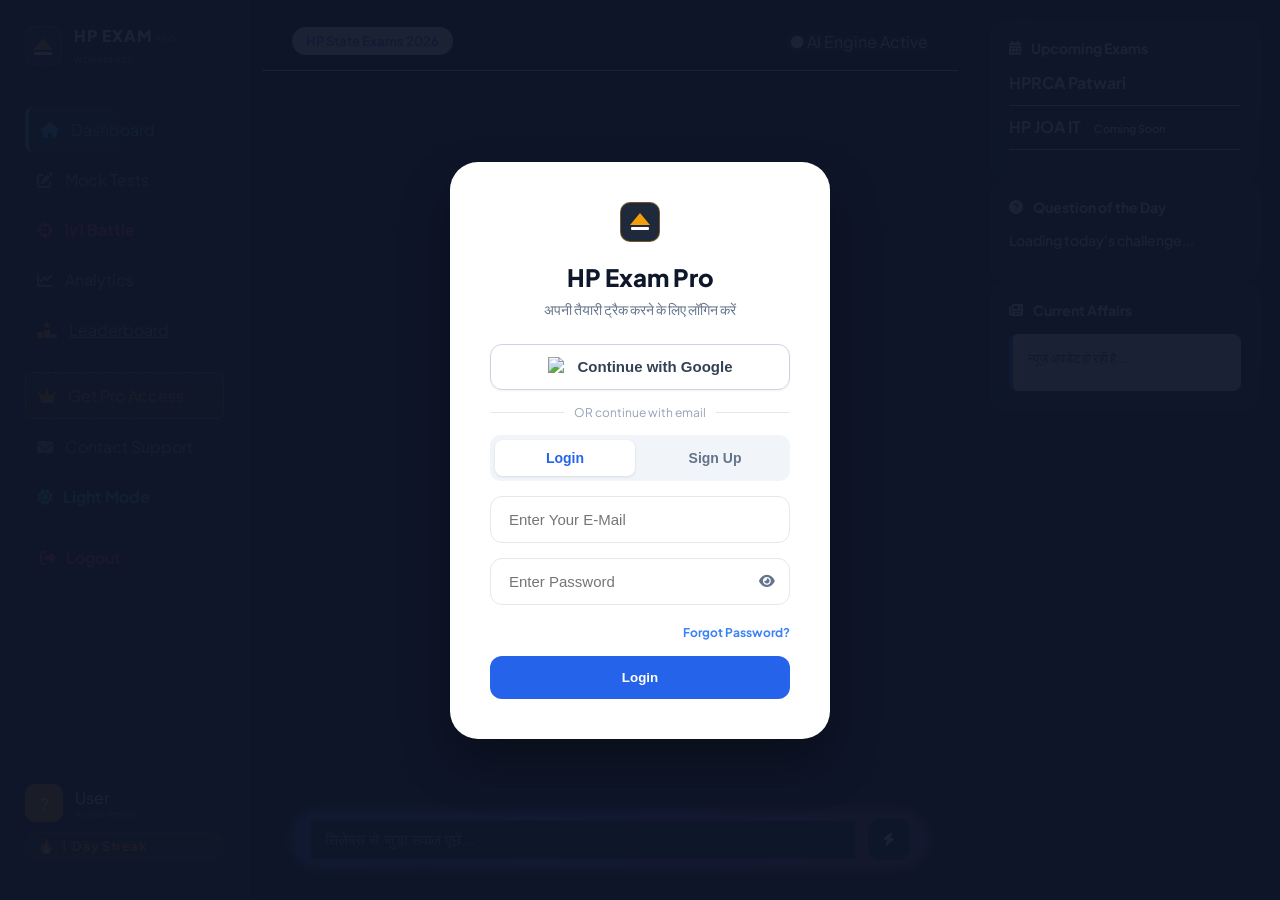
==== frontend/index.html @ 4ecdded2 "Update index.html" ====
<!DOCTYPE html>
<html lang="hi">
<head>
    <meta charset="UTF-8">
    <meta name="viewport" content="width=device-width, initial-scale=1.0, maximum-scale=1.0, user-scalable=0">
    <meta name="google-site-verification" content="rPKbNREEtn03TChcUjn1DfC2woZah7dDwrFz9r-l7fE" />
    <title>HP Exam Pro - Himachal's First AI-Powered Learning Website</title> 
    <meta name="description" content="HP Exam Pro Himachal Pradesh ki pehli AI-powered learning website hai. HPRCA Patwari, HPAS aur Allied exams ke liye clean current affairs, premium mock tests aur live state leaderboard ke sath taiyari karein."> 
    <meta property="og:type" content="website"> 
    <meta property="og:url" content="https://hp-exam-pro.vercel.app/"> 
    <meta property="og:title" content="HP Exam Pro | Himachal's First AI Powered Learning Website 🏆"> 
    <meta property="og:description" content="AI-powered current affairs filter, smart mock tests aur live state-level leaderboard. Himachal govt exams ki taiyari ab hogi aur bhi behtar!"> 
    <meta property="og:image" content="https://hp-exam-pro.vercel.app/images/og-banner.png"> 
    <meta property="og:image:width" content="1200"> <meta property="og:image:height" content="630">
    <link href="https://fonts.googleapis.com/css2?family=Plus+Jakarta+Sans:wght@300;400;600;700&display=swap" rel="stylesheet">
    <link rel="stylesheet" href="https://cdnjs.cloudflare.com/ajax/libs/font-awesome/6.4.0/css/all.min.css">
    <link rel="stylesheet" href="style.css">
    <link rel="icon" type="image/png" href="favicon.png">
    <script src="https://cdn.jsdelivr.net/npm/@supabase/supabase-js@2"></script>
    <script src="https://cdn.jsdelivr.net/npm/marked/marked.min.js"></script>
    <script src="https://cdn.jsdelivr.net/npm/chart.js"></script>
    <!-- 🟢 Google Analytics (GA4) Tracking Code -->
    <script async src="https://www.googletagmanager.com/gtag/js?id=G-TRGBYR60H3"></script>
    <script>
      window.dataLayer = window.dataLayer || [];
      function gtag(){dataLayer.push(arguments);}
      gtag('js', new Date());

      gtag('config', 'G-TRGBYR60H3');
    </script>
    <script type="application/ld+json">
{
  "@context": "https://schema.org",
  "@type": "WebSite",
  "name": "HP Exam Pro",
  "url": "https://hp-exam-pro.vercel.app/"
}
</script>
<!-- 🌟 GOLDEN SHINE ANIMATION CSS -->
    <style>
        @keyframes golden-pulse {
            0% { 
                box-shadow: 0 0 5px rgba(245, 158, 11, 0.4); 
                border-color: #d97706; 
            }
            50% { 
                box-shadow: 0 0 20px rgba(251, 191, 36, 0.9), inset 0 0 8px rgba(245, 158, 11, 0.3); 
                border-color: #fcd34d; 
            }
            100% { 
                box-shadow: 0 0 5px rgba(245, 158, 11, 0.4); 
                border-color: #d97706; 
            }
        }
        
        .golden-shine-effect {
            animation: golden-pulse 1.5s infinite alternate ease-in-out;
        }
    </style>
<!-- 🌌 ALL-IN-ONE MASTER THEME & ANIMATION ENGINE -->
<style id="theme-engine-css">
    /* =========================================================
       🌙 1. DEFAULT ULTRA PREMIUM DARK MODE (Desktop & Mobile)
       ========================================================= */
    body, .main-content, .page-content, .chat-viewport { 
        background-color: #020617 !important; 
        color: #f8fafc !important; 
    }
    
    /* Sidebars */
    .sidebar, #mobile-sidebar { 
        background: rgba(15, 23, 42, 0.95) !important; 
        backdrop-filter: blur(20px) !important; 
        -webkit-backdrop-filter: blur(20px) !important; 
        border-right: 1px solid rgba(51, 65, 85, 0.5) !important; 
        overflow-y: auto !important;
        padding-bottom: 30px !important;
    }

    #mobile-sidebar a {
        color: #f8fafc !important;
        text-decoration: none;
    }

    /* Cards, Modals, Results & Quizzes */
    .exam-card, .info-card, .pro-card, .analytics-grid > div, 
    #active-quiz-view, #quiz-result-view, 
    #leaderboard-page > div[style*="background: #0f172a"],
    #standard-sidebar-content .info-card {
        background: linear-gradient(145deg, rgba(30, 41, 59, 0.7), rgba(15, 23, 42, 0.9)) !important; 
        border: 1px solid rgba(51, 65, 85, 0.6) !important; 
        border-radius: 18px !important; 
        color: #f8fafc !important; 
        box-shadow: 0 4px 15px rgba(0,0,0,0.2) !important;
    }

    #standard-sidebar-content .info-card h3,
    #standard-sidebar-content #daily-question-text,
    #standard-sidebar-content .exam-info {
        color: #f8fafc !important; 
    }

    /* Active Nav Items */
    .nav-item.active { 
        background: linear-gradient(90deg, rgba(37, 99, 235, 0.2), transparent) !important; 
        color: #38bdf8 !important; 
        border-left: 4px solid #38bdf8 !important; 
    }

    /* Inputs in Dark Mode */
    .input-section { background: #020617 !important; border-top: 1px solid #1e293b !important; }
    input#user-input { background: #0f172a !important; color: white !important; border: 1px solid #334155 !important; }
    input#user-input::placeholder { color: #94a3b8 !important; }

    /* =========================================================
       🤖 2. CHATBOT ANIMATED GRADIENT GLOW (Desktop & Mobile)
       ========================================================= */
    .input-wrapper {
        position: relative;
        z-index: 1;
        border-radius: 30px;
        background: #0f172a;
    }

    .input-wrapper::before {
        content: "";
        position: absolute;
        top: -2px; left: -2px; right: -2px; bottom: -2px;
        background: linear-gradient(90deg, #3b82f6, #a855f7, #ec4899, #38bdf8, #3b82f6);
        background-size: 300% 300%;
        border-radius: 32px;
        z-index: -1;
        animation: aiGradientMove 4s ease infinite;
        opacity: 0.65;
        filter: blur(6px);
        transition: opacity 0.3s ease, filter 0.3s ease;
    }

    .input-wrapper:hover::before,
    .input-wrapper:focus-within::before {
        opacity: 1;
        filter: blur(10px);
    }

    @keyframes aiGradientMove {
        0% { background-position: 0% 50%; }
        50% { background-position: 100% 50%; }
        100% { background-position: 0% 50%; }
    }

    .status-indicator {
        text-shadow: 0 0 8px #10b981;
        animation: pulseText 1.5s infinite alternate ease-in-out;
    }

    @keyframes pulseText {
        0% { opacity: 0.6; }
        100% { opacity: 1; }
    }

    /* =========================================================
       🌞 3. FULL LIGHT MODE OVERRIDES
       ========================================================= */
    body.light-theme, 
    body.light-theme .main-content, 
    body.light-theme .page-content, 
    body.light-theme .chat-viewport { 
        background-color: #f8fafc !important; 
        color: #0f172a !important; 
        background-image: none !important;
    }

    body.light-theme .sidebar, 
    body.light-theme #mobile-sidebar { 
        background: #ffffff !important; 
        border-right: 1px solid #e2e8f0 !important; 
    }

    /* 📱 Mobile Links Fix for Light Mode */
    body.light-theme #mobile-sidebar a {
        color: #1e293b !important;
    }
    body.light-theme #mobile-sidebar a:hover {
        background: #f1f5f9 !important;
    }
    body.light-theme #mobile-sidebar a[style*="#ef4444"] {
        color: #ef4444 !important;
    }
    body.light-theme #mobile-sidebar div[style*="background: #0f172a"] {
        background: #f8fafc !important;
        border-top: 1px solid #e2e8f0 !important;
    }
    body.light-theme #mobile-sidebar .mobile-user-name,
    body.light-theme #mobile-sidebar h3 {
        color: #0f172a !important;
    }

    /* Cards & Container Overrides */
    body.light-theme .exam-card, 
    body.light-theme .info-card, 
    body.light-theme .pro-card, 
    body.light-theme .analytics-grid > div, 
    body.light-theme #active-quiz-view, 
    body.light-theme #quiz-result-view, 
    body.light-theme #leaderboard-page > div[style*="background: #0f172a"],
    body.light-theme #standard-sidebar-content .info-card {
        background: #ffffff !important; 
        border: 1px solid #e2e8f0 !important; 
        box-shadow: 0 4px 15px rgba(0,0,0,0.05) !important; 
        color: #0f172a !important;
    }

    body.light-theme h2, body.light-theme h3, body.light-theme h4, 
    body.light-theme label,
    body.light-theme #standard-sidebar-content .info-card h3,
    body.light-theme #standard-sidebar-content #daily-question-text,
    body.light-theme #standard-sidebar-content .exam-info,
    body.light-theme .exam-card h3,
    body.light-theme .exam-card p { 
        color: #0f172a !important; 
    }

    body.light-theme .nav-item { color: #475569 !important; }
    body.light-theme .nav-item:hover { background: #f1f5f9 !important; }
    body.light-theme .nav-item.active { background: #e2e8f0 !important; color: #2563eb !important; border-left: 4px solid #2563eb !important; }
    body.light-theme .brand-name { color: #0f172a !important; }
    body.light-theme .top-bar { background: rgba(255,255,255,0.8) !important; border-bottom: 1px solid #e2e8f0 !important; }

    /* Light Theme Chat Adjustments */
    body.light-theme .input-section { background: #ffffff !important; border-top: 1px solid #e2e8f0 !important; }
    body.light-theme .input-wrapper { background: #ffffff !important; }
    body.light-theme input#user-input { background: #f1f5f9 !important; color: #0f172a !important; border: 1px solid #cbd5e1 !important; }
    body.light-theme input#user-input::placeholder { color: #64748b !important; }
    body.light-theme .input-wrapper::before { opacity: 0.45; filter: blur(4px); }
</style>
</head>
<body>
    <nav class="mobile-nav">
    <div class="menu-icon" onclick="toggleMenu()">
        <span></span><span></span><span></span>
    </div>
    
    <div class="nav-brand-group">
        <div class="brand-logo mini">
            <div class="mountain-peak"></div>
            <div class="book-base"></div>
        </div>
        <div class="logo">HP Exam Pro</div>
    </div>
</nav>

        <div id="mobile-sidebar" class="mobile-sidebar" style="display: flex; flex-direction: column; justify-content: space-between; height: 100vh; box-sizing: border-box; overflow-y: auto;">
        <div>
            <div style="padding: 15px 20px; border-bottom: 1px solid #334155; margin-bottom: 10px; display: flex; justify-content: space-between; align-items: center;">
                <h3 style="color: white; margin: 0; font-size: 18px;">Menu</h3>
                <span onclick="toggleMenu()" style="color: #94a3b8; font-size: 24px; cursor: pointer; line-height: 1;">&times;</span>
            </div>
            
            <a href="#" onclick="switchTab('dashboard-page'); toggleMenu();"><i class="fa-solid fa-house" style="width: 25px; color: #94a3b8;"></i> Dashboard</a>
            <a href="#" onclick="switchTab('mock-tests-page'); toggleMenu();"><i class="fa-solid fa-pen-to-square" style="width: 25px; color: #94a3b8;"></i> Mock Tests</a>
            <a href="#" onclick="switchTab('analytics-page'); toggleMenu();"><i class="fa-solid fa-chart-line" style="width: 25px; color: #94a3b8;"></i> Analytics</a>
            <a href="#" class="nav-item" onclick="switchTab('leaderboard-page'); toggleMenu(); return false;"><i class="fa-solid fa-ranking-star" style="width: 25px; color: #f59e0b;"></i> Leaderboard</a>
            <a href="#" style="color: #f59e0b !important; font-weight: bold; background: rgba(245, 158, 11, 0.1); border-left: 3px solid #f59e0b;" onclick="switchTab('pro-access-page'); toggleMenu();"><i class="fa-solid fa-crown" style="width: 25px;"></i> Get Pro Access</a>
            <a href="admin.html" id="admin-link" style="display: none;"><i class="fa-solid fa-user-shield" style="width: 25px; color: #94a3b8;"></i> Admin Panel</a>
            <a href="1v1-battle.html" style="text-decoration: none; display: flex; align-items: center; gap: 10px; color: #ef4444 !important; font-weight: bold;"><i class="fa-solid fa-crosshairs" style="width: 25px;"></i> 1v1 Battle</a>
            <a href="mailto:hpexamproai@gmail.com?subject=HP Exam Pro Feedback/Query"><i class="fa-solid fa-envelope" style="width: 25px; color: #94a3b8;"></i> Contact Support</a>
            <!-- 🌗 THEME TOGGLE BUTTON (MOBILE) -->
            <a href="#" onclick="toggleTheme(); toggleMenu(); return false;" class="nav-item" style="color: #38bdf8 !important; font-weight: bold; text-decoration: none; display: flex; align-items: center; gap: 8px;">
                <i class="fa-solid fa-sun theme-icon" style="width: 25px;"></i> 
                <span class="theme-text">Light Mode</span>
            </a>
            <a href="#" onclick="handleLogout()" style="color: #ef4444; margin-top: 10px; border-top: 1px dashed #334155; padding-top: 12px;"><i class="fa-solid fa-right-from-bracket" style="width: 25px;"></i> Logout</a>
        </div>

        <!-- 📱 Mobile Profile & Streak Section -->
        <div style="padding: 15px 20px; border-top: 1px solid #334155; background: #0f172a; margin-bottom: 20px;">
            <div style="display: flex; align-items: center; gap: 10px; margin-bottom: 12px;">
                <div class="avatar-small mobile-avatar" style="width: 38px; height: 38px; background: #f59e0b; color: #000; font-weight: bold; border-radius: 50%; display: flex; align-items: center; justify-content: center; font-size: 16px;">L</div>
                <div>
                    <div class="mobile-user-name" style="color: white; font-weight: bold; font-size: 13px;">User</div>
                    <small style="color: #94a3b8; font-size: 11px;">Active Profile</small>
                </div>
            </div>
            
            <!-- 🔥 Streak Capsule for Mobile -->
            <div class="user-streak-badge" style="display: flex; align-items: center; justify-content: center; gap: 6px; background: rgba(255, 107, 0, 0.12); border: 1.5px solid #ff6b00; color: #ff8c00; padding: 8px 12px; border-radius: 25px; font-size: 13px; font-weight: 700;">
                <span>🔥</span> <span class="streak-text-target">1 Day Streak</span>
            </div>
        </div>
    </div>

    <div id="auth-overlay" class="auth-overlay">
        <div class="auth-card">
            <!-- तुम्हारा ब्रांड लोगो -->
            <div class="brand-logo" style="margin: 0 auto 20px;">
                <div class="mountain-peak"></div>
                <div class="book-base"></div>
            </div>
            <h2>HP Exam Pro</h2>
            <p>अपनी तैयारी ट्रैक करने के लिए लॉगिन करें</p>

            <!-- 🌟 1. Google Login Button (Fixed Logo) -->
            <button class="google-btn" onclick="loginWithGoogle()" style="margin-bottom: 15px;">
                <img src="https://cdn.jsdelivr.net/gh/devicons/devicon@latest/icons/google/google-original.svg" alt="Google Logo" style="width: 20px; height: 20px;">
                Continue with Google
            </button>

            <div class="auth-divider">
                <span>OR continue with email</span>
            </div>

            <!-- 🌟 2. Tabs (Login / Sign Up) -->
            <div class="auth-tabs">
                <button id="tab-login" class="active" onclick="switchAuthTab('login')">Login</button>
                <button id="tab-signup" onclick="switchAuthTab('signup')">Sign Up</button>
            </div>

            <!-- 🌟 3. Clean Inputs -->
            <input type="email" id="auth-email" placeholder="Enter Your E-Mail">
            <div class="password-field-container">
                <input type="password" id="auth-pass" placeholder="Enter Password">
                <i class="fa-solid fa-eye" id="togglePassword"></i>
            </div>

            <!-- 🌟 4. Forgot Password Link -->
            <div id="forgot-pass-container" style="text-align: right; margin-bottom: 15px; margin-top: 5px;">
                <a href="#" onclick="triggerForgotPassword()" style="font-size: 12px; color: #3b82f6; text-decoration: none; font-weight: bold;">Forgot Password?</a>
            </div>

            <!-- 🌟 5. Main Action Button -->
            <button id="main-auth-btn" onclick="handleAuthAction()" style="width: 100%; background: #2563eb; color: white; padding: 14px; border-radius: 12px; border: none; font-weight: 700; cursor: pointer; transition: 0.2s;">
                Login
            </button>

            <p id="auth-error" style="color: #ef4444; font-size: 12px; margin-top: 15px; display: none;"></p>
        </div>
    </div>
    <div class="app-container">
        <aside class="sidebar">
            <div class="sidebar-top">
                <div class="brand-container">
                    <div class="brand-logo"><div class="mountain-peak"></div><div class="book-base"></div></div>
                    <div class="brand-text">
                        <span class="brand-name">HP EXAM</span>
                        <span class="brand-tagline">PRO WORKSPACE</span>
                    </div>
                </div>
                <nav class="nav-menu">
                               <div class="nav-item active" data-page="dashboard" onclick="switchTab('dashboard-page')"><i class="fa-solid fa-house"></i><span>Dashboard</span></div>
                               <div class="nav-item" data-page="mock-tests" onclick="switchTab('mock-tests-page')"><i class="fa-solid fa-pen-to-square"></i><span>Mock Tests</span></div>
<a href="1v1-battle.html" class="nav-item" style="text-decoration: none; display: flex; align-items: center; gap: 10px; color: #ef4444; font-weight: bold;">
    <i class="fa-solid fa-crosshairs"></i>
    <span>1v1 Battle</span>
</a>
                               <div class="nav-item" data-page="analytics" onclick="switchTab('analytics-page')"><i class="fa-solid fa-chart-line"></i><span>Analytics</span></div>
                               <a href="#" class="nav-item" onclick="switchTab('leaderboard-page'); return false;">
    <i class="fa-solid fa-ranking-star" style="color: #f59e0b;"></i>
    <span>Leaderboard</span>
</a>
                               <div class="nav-item pro-link" data-page="pro-access" onclick="switchTab('pro-access-page')"><i class="fa-solid fa-crown"></i><span>Get Pro Access</span></div>
                               <div class="nav-item" data-page="admin" style="display: none;">
    <i class="fa-solid fa-user-shield"></i>
    <span>Admin Panel</span>
</div>
     <a href="mailto:hpexamproai@gmail.com?subject=HP Exam Pro Feedback/Query" class="nav-item" style="text-decoration: none;">
    <i class="fa-solid fa-envelope"></i>
    <span>Contact Support</span>
</a>
       <!-- 🌗 THEME TOGGLE BUTTON (DESKTOP) -->
                    <a href="#" onclick="toggleTheme(); return false;" class="nav-item" style="text-decoration: none; color: #38bdf8 !important; font-weight: bold; display: flex; align-items: center; gap: 10px;">
                        <i class="fa-solid fa-sun theme-icon"></i>
                        <span class="theme-text">Light Mode</span>
                    </a>
<a href="#" onclick="handleLogout()" style="color: #ef4444; display: flex; align-items: center; padding: 12px 15px; text-decoration: none; border-radius: 8px; margin-top: 15px; font-weight: bold; border-top: 1px dashed #334155;"><i class="fa-solid fa-right-from-bracket" style="margin-right: 10px;"></i> Logout</a>

                </nav>
            </div>
            <div class="user-profile">
                <div class="avatar-small" id="user-initial">?</div>
                <div class="user-info">
                    <span id="display-name">User</span>
                    <small>Active Profile</small>
                </div>
            </div>
            <!-- 🔥 DAILY STREAK TOAST POPUP -->
<div id="streak-toast" style="
    display: none;
    position: fixed;
    top: 25px;
    right: 25px;
    background: linear-gradient(135deg, #1e293b, #0f172a);
    border: 1.5px solid #ff6b00;
    box-shadow: 0 0 25px rgba(255, 107, 0, 0.4);
    padding: 12px 20px;
    border-radius: 12px;
    color: white;
    z-index: 999999;
    align-items: center;
    gap: 12px;
    animation: slideInToast 0.4s ease-out;
">
    <div style="font-size: 28px; filter: drop-shadow(0 0 8px #ff6b00);">🔥</div>
    <div>
        <div style="font-weight: 800; font-size: 14px; color: #ff8c00; letter-spacing: 0.5px;">STREAK UPDATED!</div>
        <div style="font-size: 12px; color: #cbd5e1;"><span id="toast-streak-days" style="font-weight: 700; color: #fff;">1</span> Day Streak! Keep the fire burning!</div>
    </div>
</div>

<style>
@keyframes slideInToast {
    from { transform: translateX(100px); opacity: 0; }
    to { transform: translateX(0); opacity: 1; }
}
</style>
            <!-- 🔥 User Daily Streak Capsule -->
<div id="user-streak-display" style="
    display: inline-flex;
    align-items: center;
    gap: 6px;
    background: rgba(255, 107, 0, 0.12);
    border: 1px solid rgba(255, 107, 0, 0.35);
    color: #ff8c00;
    padding: 5px 12px;
    border-radius: 20px;
    font-size: 13px;
    font-weight: 700;
    margin: 10px 0;
    letter-spacing: 0.5px;
">
    <span id="streak-emoji">🔥</span> <span id="streak-days-count">1</span> Day Streak
        </aside>

        <main class="main-content">
            <div id="dashboard-page" class="page-content active">
                <header class="top-bar">
                    <div class="exam-tag">HP State Exams 2026</div>
                    <div class="status-indicator">● AI Engine Active</div>
                </header>
                <div id="messages" class="chat-viewport"></div>
                <section class="input-section">
                    <div class="input-wrapper">
                        <input type="text" id="user-input" placeholder=" सिलेबस से जुड़ा सवाल पूछें..." autocomplete="off" readonly onfocus="this.removeAttribute('readonly');">

                        <button id="send-btn" class="send-action"><i class="fa-solid fa-bolt"></i></button>
                    </div>
                </section>
            </div>
            <!-- ==================== ⚔️ 1v1 BATTLE LOBBY (SKELETON) ==================== -->
<div id="battle-lobby-page" class="page-content" style="display: none; padding: 20px;">
    
    <div style="text-align: center; margin-bottom: 30px;">
        <h2 style="color: #38bdf8; font-size: 28px; font-weight: 900; text-transform: uppercase;">
            <i class="fa-solid fa-crosshairs"></i> 1v1 Battle Arena
        </h2>
        <p style="color: #94a3b8; font-size: 14px;">Challenge real players and build your Aura!</p>
    </div>

    <!-- 🔮 Player Profile Preview -->
    <div style="display: flex; justify-content: center; margin-bottom: 40px;">
        <div class="player-card" id="lobby-user-card" style="text-align: center;">
            <!-- Placeholder Avatar (बिना एनिमेशन के) -->
            <div id="lobby-avatar" style="width: 100px; height: 100px; border-radius: 50%; background-color: #1e293b; background-image: url('https://i.pinimg.com/736x/8f/c3/7b/8fc37b7ca78eb591fbcfaf118a38dbcb.jpg'); background-size: cover; margin: 0 auto;"></div>
            
            <div id="lobby-user-name" style="color: #f8fafc; margin-top: 15px; font-weight: bold; font-size: 18px;">Loading...</div>
            <div id="lobby-user-rank" style="color: #94a3b8; font-size: 12px; font-weight: bold; margin-top: 5px;">Checking XP...</div>
        </div>
    </div>

    <!-- 🎯 Subject Selection -->
    <div style="background: #1e293b; padding: 20px; border-radius: 12px; max-width: 400px; margin: 0 auto;">
        <label style="color: #cbd5e1; font-size: 14px; font-weight: bold; margin-bottom: 10px; display: block;">Select Battle Subject:</label>
        
        <select id="battle-subject" style="width: 100%; padding: 12px; border-radius: 8px; background: #0f172a; border: 1px solid #475569; color: white; margin-bottom: 20px;">
            <option value="hp_gk">Himachal GK (10 Questions)</option>
            <option value="history">Indian History (10 Questions)</option>
            <option value="hindi">Hindi Vyakaran (10 Questions)</option>
            <option value="mixed">Mixed Mega Battle (15 Questions)</option>
        </select>

        <button onclick="startMatchmaking()" style="width: 100%; padding: 14px; background: #ef4444; color: white; border: none; border-radius: 8px; font-size: 16px; font-weight: bold; cursor: pointer; margin-bottom: 10px;">
            <i class="fa-solid fa-bolt"></i> Find Opponent
        </button>
        
        <button onclick="inviteFriend()" style="width: 100%; padding: 12px; background: transparent; color: #38bdf8; border: 1px solid #38bdf8; border-radius: 8px; font-size: 14px; font-weight: bold; cursor: pointer;">
            <i class="fa-brands fa-whatsapp"></i> Invite a Friend
        </button>
    </div>

</div>
            <div id="mock-tests-page" class="page-content" style="display: none; padding: 20px;">

    <div id="exam-selection-view">
        <h2 style="margin-bottom: 20px; color: #0f172a; font-weight: 700;">Himachal Pradesh State Mock Tests 2026</h2>
        <div class="exam-cards-container" style="display: flex; gap: 20px; flex-wrap: wrap;">
            
            <div class="exam-card" style="background: #1e293b; padding: 20px; border-radius: 12px; width: 280px; border: 1px solid #334155; color: white;">
                <h3>HPRCA Patwari Exam</h3>
                <p style="font-size: 13px; color: #94a3b8; margin: 10px 0;">Total: 120 Questions | Time: 90 Mins</p>
                <button onclick="startMockTest('patwari')" style="background: #2563eb; color: white; border: none; padding: 10px 15px; border-radius: 6px; cursor: pointer; width: 100%;">Start Free Test</button>
            </div>

            <div class="exam-card" style="background: #1e293b; padding: 20px; border-radius: 12px; width: 280px; border: 1px solid #334155; color: white;">
                <h3>HPRCA JOA (IT) Exam</h3>
                <p style="font-size: 13px; color: #94a3b8; margin: 10px 0;">Total: 120 Questions | Time: 90 Mins</p>
                <button onclick="startMockTest('joa_it')" style="background: #2563eb; color: white; border: none; padding: 10px 15px; border-radius: 6px; cursor: pointer; width: 100%;">Start Free Test</button>
            </div>
            <!-- HP Police Constable Mock Test Card -->
<div class="exam-card" style="background: #1e293b; border: 1px solid #334155; border-radius: 12px; padding: 20px; text-align: center; color: white;">
    <h3 style="margin-top: 0; color: #60a5fa; font-size: 20px;">👮 HP Police Constable</h3>
    <p style="color: #94a3b8; font-size: 14px; margin-bottom: 20px;">कुल सवाल: 90 | समय: 120 मिनट</p>
    <p style="color: #cbd5e1; font-size: 13px; margin-bottom: 20px; text-align: left;">
        ✅ हिंदी व इंग्लिश (40 अंक)<br>
        ✅ मैथ्स व रीज़निंग (30 अंक)<br>
        ✅ जनरल अवेयरनेस व साइंस (20 अंक)
    </p>
    <button onclick="startMockTest('hp_police')" style="background: #2563eb; color: white; border: none; padding: 10px 20px; border-radius: 6px; cursor: pointer; font-weight: bold; width: 100%;">Start Free Test 🚀</button>
</div>

        </div>
    </div>

  <div id="active-quiz-view" style="display: none; background: #1e293b; padding: 25px; border-radius: 12px; color: white; max-width: 700px; margin: 0 auto; max-height: 85vh; overflow-y: auto; box-sizing: border-box;">
      <!-- TCS Style Language Selector -->
<div class="lang-toggle-box" style="float: right; display: flex; align-items: center; gap: 8px; background: #0f172a; padding: 6px 12px; border-radius: 8px; border: 1px solid #334155;">
    <span style="color: #94a3b8; font-size: 13px; font-weight: 600;">🌐 View In:</span>
    <select id="langSelect" onchange="changeLanguage(this.value)" style="background: #1e293b; color: #38bdf8; border: 1px solid #475569; padding: 4px 8px; border-radius: 6px; cursor: pointer; font-weight: bold; font-size: 13px; outline: none;">
        <option value="hi" selected>Hindi (अ)</option>
        <option value="en">English (A)</option>
    </select>
</div>
        <div class="quiz-header" style="display: flex; justify-content: space-between; align-items: center; border-bottom: 1px solid #334155; padding-bottom: 15px;">
            <h3 id="quiz-exam-title">Exam Mode</h3>
            <div style="background: #ef4444; padding: 5px 12px; border-radius: 20px; font-weight: bold;">
                ⏰ <span id="quiz-timer">90:00</span>
            </div>
        </div>

        <div class="progress-container" style="background: #334155; height: 8px; border-radius: 4px; margin: 20px 0; overflow: hidden;">
            <div id="quiz-progress-fill" style="background: #10b981; height: 100%; width: 0%; transition: width 0.3s;"></div>
        </div>

        <div class="question-box" style="margin-bottom: 25px;">
            <h4 style="color: #94a3b8; margin-bottom: 5px;">Question <span id="current-q-num">1</span>:</h4>
            <p id="quiz-question-text" style="font-size: 18px; font-weight: 500; line-height: 1.5;">Loading question...</p>
        </div>

        <div id="quiz-options-wrapper" style="display: flex; flex-direction: column; gap: 12px; margin-bottom: 25px;"></div>

       
     <div class="quiz-footer" style="display: flex; justify-content: space-between; border-top: 1px solid #334155; padding-top: 15px;">
    <div style="display: flex; gap: 10px;">
        <button id="prev-q-btn" onclick="navigateQuestion(-1)" style="background: #475569; color: white; border: none; padding: 10px 20px; border-radius: 6px; cursor: pointer;">Previous</button>
        <button id="next-q-btn" style="background: #10b981; color: white; border: none; padding: 10px 20px; border-radius: 6px; cursor: pointer;">Next</button>
    </div>
    
    <button onclick="promptEndTest()" style="background: #ef4444; color: white; border: none; padding: 10px 20px; border-radius: 6px; cursor: pointer; font-weight: bold;">End Test 🛑</button>
</div>

 <div id="query-raise-container" style="margin-top: 15px; border-top: 1px dashed #334155; padding-top: 12px; margin-bottom: 20px;">
            <button id="toggle-query-btn" onclick="toggleQueryBox()" style="background: transparent; color: #94a3b8; border: none; font-size: 13px; cursor: pointer; display: flex; align-items: center; gap: 6px;">
                <i class="fa-solid fa-triangle-exclamation" style="color: #f59e0b;"></i> इस सवाल में कोई गड़बड़ है? आपत्ति दर्ज करें
            </button>
            
            <div id="query-input-box" style="display: none; margin-top: 10px;">
                <textarea id="query-issue-text" rows="2" placeholder="कृपया बताएं कि सवाल या ऑप्शंस में क्या त्रुटि है..." style="width: 100%; background: #0f172a; color: white; border: 1px solid #334155; border-radius: 6px; padding: 10px; font-size: 13px; resize: none; outline: none;"></textarea>
                <button onclick="submitQuestionQuery()" style="background: #ef4444; color: white; border: none; padding: 6px 12px; border-radius: 4px; font-size: 12px; font-weight: bold; margin-top: 5px; cursor: pointer; float: right;">
                    भेजें (Submit Objection)
                </button>
                <div style="clear: both;"></div>
            </div>
        </div>
  </div>
    <div id="quiz-result-view" style="display: none; background: #1e293b; padding: 30px; border-radius: 12px; color: white; max-width: 500px; margin: 0 auto; text-align: center;">
        <h2 style="color: #10b981; margin-bottom: 10px;">🎉 Test Completed!</h2>
        <p style="color: #94a3b8;">Aapka result neeche diya gya hai:</p>
        <button onclick="showReview()" style="background: #3b82f6; color: white; border: none; padding: 12px 24px; border-radius: 8px; cursor: pointer; margin-top: 15px; margin-bottom: 20px; font-weight: bold; font-size: 15px;">
    Review Answers & Solutions 💡
</button>
<div id="review-container" style="display: none; margin-top: 25px; text-align: left; max-height: 500px; overflow-y: auto; padding: 15px; background: #0f172a; border-radius: 8px; border: 1px solid #334155;"></div>

        <div class="score-circle" style="width: 120px; height: 120px; border-radius: 50%; background: #2563eb; display: flex; flex-direction: column; justify-content: center; align-items: center; margin: 25px auto;">
            <span id="final-score" style="font-size: 32px; font-weight: bold;">0</span>
            <span style="font-size: 12px; color: #bfdbfe;">Total Score</span>
        </div>

        <div class="stats-grid" style="display: flex; justify-content: space-around; margin-bottom: 25px; background: #0f172a; padding: 15px; border-radius: 8px;">
            <div>
                <div id="stat-correct" style="color: #10b981; font-size: 20px; font-weight: bold;">0</div>
                <div style="font-size: 12px; color: #64748b;">Correct</div>
            </div>
            <div>
                <div id="stat-wrong" style="color: #ef4444; font-size: 20px; font-weight: bold;">0</div>
                <div style="font-size: 12px; color: #64748b;">Wrong</div>
            </div>
        </div>

        <button onclick="resetToSelection()" style="background: #475569; color: white; border: none; padding: 12px 25px; border-radius: 6px; cursor: pointer; width: 100%;">Back to Dashboard</button>
    </div>

            </div>

           <div id="analytics-page" class="page-content" style="display: none; padding: 20px; color: white; overflow-y: auto; height: 100%;">
    <h2 style="margin-bottom: 20px;">Aapki Tayaari Ka Analytics 📊</h2>
    
    <div class="analytics-grid" style="display: flex; gap: 15px; flex-wrap: wrap; margin-bottom: 30px;">
        <div style="background: #1e293b; padding: 15px; border-radius: 10px; flex: 1; min-width: 120px; border: 1px solid #334155; text-align: center;">
            <h4 style="color: #94a3b8; font-size: 13px;">Total Tests</h4>
            <p id="analytics-total-tests" style="font-size: 24px; font-weight: bold; color: #38bdf8; margin-top: 5px;">0</p>
        </div>
        <div style="background: #1e293b; padding: 15px; border-radius: 10px; flex: 1; min-width: 120px; border: 1px solid #334155; text-align: center;">
            <h4 style="color: #94a3b8; font-size: 13px;">Avg Score</h4>
            <p id="analytics-avg-score" style="font-size: 24px; font-weight: bold; color: #4ade80; margin-top: 5px;">0</p>
        </div>
        <div style="background: #1e293b; padding: 15px; border-radius: 10px; flex: 1; min-width: 120px; border: 1px solid #334155; text-align: center;">
            <h4 style="color: #94a3b8; font-size: 13px;">Highest Score</h4>
            <p id="analytics-highest-score" style="font-size: 24px; font-weight: bold; color: #f59e0b; margin-top: 5px;">0</p>
        </div>
        <div style="background: #1e293b; padding: 15px; border-radius: 10px; flex: 1; min-width: 120px; border: 1px solid #334155; text-align: center;">
            <h4 style="color: #94a3b8; font-size: 13px;">Accuracy</h4>
            <p id="analytics-accuracy" style="font-size: 24px; font-weight: bold; color: #a855f7; margin-top: 5px;">0%</p>
        </div>
    </div>

    <div style="background: #1e293b; padding: 20px; border-radius: 12px; border: 1px solid #334155;">
        <h3 style="font-size: 16px; margin-bottom: 15px; color: #94a3b8;">Performance Trend (Last 7 Tests)</h3>
        <canvas id="performanceChart" style="max-height: 300px; width: 100%;"></canvas>
    </div>
        <!-- 📜 ATTEMPTED MOCK TESTS HISTORY SECTION -->
    <div style="margin-top: 25px; padding: 20px; background: #0f172a; border-radius: 12px; border: 1px solid #334155;">
        <h3 style="color: #38bdf8; margin-top: 0; margin-bottom: 15px; font-size: 16px; display: flex; align-items: center; gap: 8px;">
            📜 Your Attempted Mock Tests
        </h3>
        <div id="attempt-history-container">
            <!-- यहाँ जावास्क्रिप्ट अपने-आप सारे अटेम्प्टेड टेस्ट्स लोड कर देगी -->
        </div>
    </div>
    <!-- 🟢 नया कोड यहाँ ख़त्म हुआ 🟢 -->
               <div id="attempt-history-container">
            <!-- यहाँ जावास्क्रिप्ट अपने-आप सारे अटेम्प्टेड टेस्ट्स लोड कर देगी -->
        </div>
    </div>
    <!-- 🟢 नया कोड यहाँ ख़त्म हुआ 🟢 -->

    
<!-- 🏆 LEADERBOARD PAGE -->
<div id="leaderboard-page" class="page-content" style="display: none; padding: 20px; overflow-y: auto; height: 100vh; padding-bottom: 100px;">
    
    <div style="margin-bottom: 20px;">
        <!-- 🟢 Heading color changed to dark blue (#1e293b) so it's visible -->
        <h2 style="color: #1e293b; margin-top: 0; display: flex; align-items: center; gap: 10px;">
            <i class="fa-solid fa-trophy" style="color: #f59e0b;"></i> 
            Top Performers
        </h2>
        <!-- 🟢 Text changed to English and color made darker -->
        <p style="color: #475569; font-size: 14px; margin-top: 5px; font-weight: 500;">
            Himachal's Top Rank List. See where you stand in the competition!
        </p>
    </div>

    <div style="background: #0f172a; padding: 20px; border-radius: 12px; border: 1px solid #334155; box-shadow: 0 4px 6px -1px rgba(0, 0, 0, 0.1);">
        
        <div style="display: flex; justify-content: space-between; align-items: center; border-bottom: 1px solid #1e293b; padding-bottom: 15px; margin-bottom: 15px;">
            <h3 style="color: #38bdf8; margin: 0; font-size: 16px;">Live Rankings</h3>
            
            <select id="leaderboard-exam-select" onchange="renderLeaderboard(this.value)" style="background: #1e293b; color: #f8fafc; border: 1px solid #475569; padding: 6px 12px; border-radius: 6px; outline: none; cursor: pointer; font-weight: 600; font-size: 13px;">
                <option value="hp_police" selected>HP Police</option>
                <option value="patwari">Patwari</option>
                <option value="joa_it">JOA IT</option>
            </select>
        </div>

        <!-- 🟢 लिस्ट यहाँ लोड होगी (Added max-height and overflow-y for scrolling) -->
        <div id="leaderboard-list" style="display: flex; flex-direction: column; gap: 8px; max-height: 450px; overflow-y: auto; padding-right: 5px;">
            <!-- JS will inject list here -->
        </div>
    </div>
   <!-- 🏆 Trophy Cabinet UI -->
    <div style="background: #0f172a; padding: 20px; border-radius: 12px; border: 1px solid #334155; margin-top: 25px;">
        <h3 style="color: #f8fafc; margin-top: 0; margin-bottom: 20px; display: flex; align-items: center; gap: 8px;">
            <i class="fa-solid fa-medal" style="color: #f59e0b;"></i> My Achievements
        </h3>
        
        <!-- 🟢 JS यहाँ अपने-आप सारे 15 बैज लोड करेगी -->
        <div id="badges-grid" style="display: grid; grid-template-columns: repeat(auto-fill, minmax(100px, 1fr)); gap: 15px; text-align: center;">
            <!-- JS will inject badges here -->
        </div>
    </div>
</div>
    <div id="pro-access-page" class="page-content" style="display: none; padding: 40px 20px; background: #0f172a; width: 100%; min-height: 80vh; max-height: 85vh; overflow-y: auto; border-radius: 12px; color: white; text-align: center; box-sizing: border-box; box-shadow: inset 0 0 20px rgba(0,0,0,0.5);">     
    <h2 style="color: #0088cc; font-size: 28px; margin-bottom: 10px;">👑 Upgrade to Pro Workspace</h2>
    <p style="color: #94a3b8; margin-bottom: 30px;">HPRCA के असली पैटर्न पर आधारित प्रीमियम मॉक टेस्ट अनलॉक करें!</p>

    <div class="pro-card">
        <h3>HP Exam Pro - Premium</h3>
        <div class="price">₹99<span>/month</span></div>
        
        <ul class="features">
            <li>🎯 15 Premium Mock Tests / Month (Syllabus Based)</li>
            <li>📊 Live State-Level Leaderboard & Analytics</li>
            <li>📰 AI-Filtered Premium Current Affairs</li>
            <li>💡 Daily 5 Practice Questions with Detailed Solutions</li>
        </ul>
        <button id="buy-pro-btn" class="direct-pay-btn" onclick="initiateProPayment()">
    <i class="fab fa-telegram-plane"></i> Activate via Telegram (Instant)
</button>

        <div class="trust-badge" style="margin-top: 15px; font-size: 11px; color: #94a3b8; background: rgba(255,255,255,0.05); padding: 8px 12px; border-radius: 6px; display: inline-block; width: 100%; box-sizing: border-box; text-align: left; line-height: 1.4;">
    <p style="margin: 0 0 4px 0;">🔒 100% Safe UPI Payment | 2-Min Activation</p>
    <p style="margin: 0; color: #38bdf8; font-size: 10.5px;">💡 <strong>Note:</strong> आपको पेमेंट गेटवे के एक्स्ट्रा टैक्स और हिडन चार्जेस से बचाने के लिए हम सीधे एडमिन के ज़रिए 1-Click में एक्टिवेशन करते हैं, ताकि प्राइसेज सबसे कम रहें!</p>
</div>

    </div>
</div>

        </main>

        <aside class="insights-panel">
    <div id="quiz-navigation-palette" style="display: none; background: #1e293b; padding: 20px; border-radius: 12px; border: 1px solid #334155; margin-bottom: 20px;">
        <h3 style="color: #94a3b8; font-size: 15px; margin-bottom: 15px; display: flex; justify-content: space-between; align-items: center;">
            <span>Question Palette 🎯</span>
            <span id="palette-timer" style="color: #ef4444; font-weight: bold;"></span>
        </h3>
       <div id="palette-grid" style="display: grid; grid-template-columns: repeat(5, 1fr); gap: 8px; max-height: 280px; overflow-x: hidden !important; overflow-y: auto !important; padding-right: 5px; box-sizing: border-box;"></div>
        
        <div style="display: flex; gap: 8px; font-size: 11px; margin-top: 15px; color: #94a3b8; flex-wrap: wrap; border-top: 1px solid #334155; padding-top: 10px;">
            <span><span style="display:inline-block; width:10px; height:10px; background:#3b82f6; border-radius:50%;"></span> Current</span>
            <span><span style="display:inline-block; width:10px; height:10px; background:#10b981; border-radius:50%;"></span> Solved</span>
            <span><span style="display:inline-block; width:10px; height:10px; background:#475569; border-radius:50%;"></span> Unsolved</span>
        </div>
    </div>

    <div id="standard-sidebar-content">
    <div class="info-card">
        <h3><i class="fa-solid fa-calendar-days"></i> Upcoming Exams</h3>
        <div class="exam-entry">
            <div class="exam-info"><strong>HPRCA Patwari </strong><span id="patwari-countdown" class="exam-status"></span></div>
        </div>
        <div class="exam-entry" style="margin-top: 8px;">
            <div class="exam-info"><strong>HP JOA IT </strong><span id="joait-countdown" class="exam-status">Coming Soon</span></div>
        </div>
    </div>

    <div class="info-card" id="daily-question-card">
        <h3><i class="fa-solid fa-circle-question"></i> Question of the Day</h3>
        <div style="margin-top: 10px;">
            <p id="daily-question-text" style="font-weight: 500; font-size: 14px; margin-bottom: 12px; line-height: 1.4;">Loading today's challenge...</p>
            
            <div id="daily-options-container" style="display: flex; flex-direction: column; gap: 8px;"></div>
            
            <div id="daily-explanation-box" style="display: none; margin-top: 12px; padding: 10px; border-radius: 6px; font-size: 13px; line-height: 1.4; background-color: rgba(255, 255, 255, 0.08);"></div>
        </div>
    </div>

    <div class="info-card">
        <h3><i class="fa-solid fa-newspaper"></i> Current Affairs</h3>
        <div class="news-card"><p id="current-affairs-text">न्यूज़ अपडेट हो रही है...</p></div>
    </div>
</div>

            </div>
        </aside>
    </div>
    <script src="script.js"></script>
<!-- 🎉 ACHIEVEMENT UNLOCK POPUP (Hidden By Default) -->
<div id="achievement-popup" style="display: none; position: fixed; top: 0; left: 0; width: 100%; height: 100%; background: rgba(15, 23, 42, 0.85); z-index: 99999; justify-content: center; align-items: center; backdrop-filter: blur(8px);">
    <div style="background: linear-gradient(145deg, #1e293b, #0f172a); border: 2px solid #f59e0b; padding: 30px; border-radius: 20px; text-align: center; max-width: 320px; box-shadow: 0 0 40px rgba(245, 158, 11, 0.3); transform: scale(1); transition: transform 0.3s ease-out;">
        
        <h4 style="color: #f59e0b; margin: 0; font-size: 13px; text-transform: uppercase; letter-spacing: 2px; font-weight: bold;">
            🌟 Achievement Unlocked! 🌟
        </h4>
        
        <div id="ach-icon" style="font-size: 70px; margin: 20px 0; filter: drop-shadow(0 4px 6px rgba(0,0,0,0.5));">
            🏆
        </div>
        
        <h2 id="ach-title" style="color: #f8fafc; margin: 0 0 10px 0; font-size: 24px;">
            Badge Name
        </h2>
        
        <!-- यहाँ कारण दिखेगा कि बैज क्यों मिला -->
        <p id="ach-desc" style="color: #94a3b8; font-size: 14px; margin-bottom: 25px; line-height: 1.5;">
            You did something awesome to get this badge!
        </p>
        
        <button onclick="closeAchievementPopup()" style="background: #f59e0b; color: #0f172a; border: none; padding: 12px 20px; font-size: 15px; font-weight: bold; border-radius: 8px; cursor: pointer; width: 100%; box-shadow: 0 4px 6px rgba(0,0,0,0.2);">
            Awesome! 🚀
        </button>
        
    </div>
</div>
</body>
</html>
---- frontend/style.css ----
:root {
    --bg-app: #f1f5f9;
    --sidebar: #0f172a;
    --accent: #2563eb;
    --pro-gold: #f59e0b;
    --text-dark: #1e293b;
    --border: #e2e8f0;
}

* { margin: 0; padding: 0; box-sizing: border-box; }
body { font-family: 'Plus Jakarta Sans', sans-serif; background: var(--bg-app); height: 100vh; overflow: hidden; }

/* Desktop Layout Base */
.app-container { display: flex; height: 100vh; width: 100vw; overflow: hidden; }

/* Hide Mobile Elements on Desktop */
.mobile-nav, .mobile-sidebar { display: none; }

/* Sidebar Logic */
.sidebar { 
    width: 250px; 
    background: var(--sidebar); 
    display: flex; 
    flex-direction: column; 
    justify-content: space-between; 
    padding: 25px; 
    color: white; 
    flex-shrink: 0; 
}
.sidebar-top { flex-grow: 1; }

.brand-container { display: flex; align-items: center; gap: 12px; margin-bottom: 40px; }
.brand-logo { 
    width: 40px; height: 40px; background: #1e293b; border-radius: 10px; 
    display: flex; flex-direction: column; align-items: center; justify-content: center; 
    border: 1px solid rgba(245, 158, 11, 0.4); 
}
.mountain-peak { width: 0; height: 0; border-left: 10px solid transparent; border-right: 10px solid transparent; border-bottom: 12px solid var(--pro-gold); margin-bottom: 2px; }
.book-base { width: 18px; height: 3px; background: white; border-radius: 1px; }
.brand-name { font-size: 16px; font-weight: 800; letter-spacing: 1px; }
.brand-tagline { font-size: 8px; color: #94a3b8; letter-spacing: 1px; }

.nav-item { display: flex; align-items: center; gap: 12px; padding: 12px; color: #94a3b8; cursor: pointer; border-radius: 8px; margin-bottom: 5px; transition: 0.2s; }
.nav-item:hover, .nav-item.active { background: #1e293b; color: white; }
.pro-link { background: rgba(245, 158, 11, 0.1); color: var(--pro-gold); border: 1px dashed var(--pro-gold); margin-top: 20px; }
.pro-link:hover { background: var(--pro-gold) !important; color: white !important; }

/* Profile Pinned at Bottom */
.user-profile { display: flex; align-items: center; gap: 12px; border-top: 1px solid #1e293b; padding-top: 20px; }
.avatar-small { width: 38px; height: 38px; background: var(--pro-gold); color: white; border-radius: 10px; display: flex; align-items: center; justify-content: center; font-weight: bold; }
.user-info { display: flex; flex-direction: column; }
.user-info small { color: #64748b; font-size: 10px; }

/* Main Content Area */
.main-content { flex: 1; background: white; margin: 12px; border-radius: 24px; box-shadow: 0 4px 20px rgba(0,0,0,0.05); display: flex; flex-direction: column; overflow: hidden; }
.page-content { display: none; flex-direction: column; height: 100%; }
.page-content.active { display: flex; }

.top-bar { padding: 15px 30px; border-bottom: 1px solid var(--border); display: flex; justify-content: space-between; align-items: center; }
.exam-tag { background: #eff6ff; color: var(--accent); padding: 6px 14px; border-radius: 20px; font-weight: 600; font-size: 13px; }

/* Chat Setup */
.chat-viewport { flex: 1; padding: 25px; overflow-y: auto; display: flex; flex-direction: column; gap: 20px; background: #fafafa; }
.message-wrapper { display: flex; gap: 12px; max-width: 82%; }
.message-wrapper.user { align-self: flex-end; flex-direction: row-reverse; }
.bubble { padding: 14px 18px; border-radius: 20px; font-size: 15px; line-height: 1.6; }
.ai .bubble { background: #ffffff; border: 1px solid #eee; border-top-left-radius: 4px; color: #334155; }
.user .bubble { background: #0f172a; color: white; border-top-right-radius: 4px; }

/* Markdown Styles in Chat */
.bubble ul, .bubble ol { margin-left: 20px; padding-top: 5px; padding-bottom: 5px; }
.bubble li { margin-bottom: 4px; }
.message strong { color: #2d3436; }

/* Input Section */
.input-section { padding: 20px 30px; border-top: 1px solid #eee; }
.input-wrapper { display: flex; background: #f1f5f9; padding: 8px 18px; border-radius: 16px; align-items: center; gap: 12px; }
.input-wrapper input { flex: 1; border: none; background: transparent; padding: 10px; outline: none; font-size: 15px; }
.send-action { background: var(--sidebar); color: white; border: none; width: 42px; height: 42px; border-radius: 12px; cursor: pointer; }

/* Insights Panel */
.insights-panel { width: 310px; padding: 20px; display: flex; flex-direction: column; gap: 20px; overflow-y: auto; }
.info-card { background: white; padding: 18px; border-radius: 18px; border: 1px solid var(--border); }
.info-card h3 { font-size: 14px; color: var(--accent); margin-bottom: 15px; display: flex; align-items: center; gap: 10px; }
.exam-entry { padding-bottom: 12px; border-bottom: 1px solid #f1f5f9; margin-bottom: 10px; }
.exam-status { font-size: 11px; padding: 4px 10px; border-radius: 10px; font-weight: 600; }
.exam-status.urgent { background: #fee2e2; color: #dc2626; }
.progress-section { margin-bottom: 15px; }
.prog-label { display: flex; justify-content: space-between; font-size: 12px; margin-bottom: 6px; font-weight: 600; color: #475569; }
.prog-bar { height: 7px; background: #f1f5f9; border-radius: 10px; overflow: hidden; }
.prog-bar .fill { height: 100%; background: var(--accent); transition: 0.5s; }
.news-card { background: #eff6ff; border-left: 4px solid var(--accent); padding: 15px; border-radius: 8px; }
.news-card p { font-size: 13px; line-height: 1.5; color: #1e3a8a; font-weight: 500; margin-bottom: 8px; }

/* Placeholders */
.placeholder-msg { display: flex; flex-direction: column; align-items: center; justify-content: center; height: 100%; color: #cbd5e1; }
.placeholder-msg i { font-size: 60px; margin-bottom: 20px; opacity: 0.3; }

/* AUTH OVERLAY STYLING */
.auth-overlay { position: fixed; top: 0; left: 0; width: 100%; height: 100%; background: rgba(15, 23, 42, 0.95); display: flex; align-items: center; justify-content: center; z-index: 10000; }
.auth-card { background: white; padding: 40px; border-radius: 28px; width: 380px; text-align: center; box-shadow: 0 25px 50px rgba(0,0,0,0.3); }
.auth-card h2 { margin-bottom: 8px; color: #0f172a; font-weight: 800; }
.auth-card p { color: #64748b; font-size: 14px; margin-bottom: 25px; }
.auth-card input { width: 100%; padding: 14px 18px; margin-bottom: 15px; border: 1px solid #e2e8f0; border-radius: 12px; outline: none; font-size: 15px; transition: 0.3s; }
.auth-card input:focus { border-color: #2563eb; box-shadow: 0 0 0 4px rgba(37, 99, 235, 0.1); }
.password-field-container { position: relative; width: 100%; margin-bottom: 15px; }
.password-field-container input { margin-bottom: 0 !important; padding-right: 45px !important; }
#togglePassword { position: absolute; right: 15px; top: 50%; transform: translateY(-50%); cursor: pointer; color: #64748b; font-size: 14px; }
/* --- NEW GOOGLE BTN & TABS STYLING --- */
.google-btn {
    width: 100%;
    padding: 12px;
    background: white;
    color: #334155;
    border: 1px solid #cbd5e1;
    border-radius: 12px;
    cursor: pointer;
    font-size: 15px;
    font-weight: 600;
    display: flex;
    align-items: center;
    justify-content: center;
    gap: 10px;
    transition: background 0.2s;
    box-shadow: 0 1px 3px rgba(0,0,0,0.05);
}
.google-btn:hover { background: #f8fafc; }

.auth-divider {
    display: flex;
    align-items: center;
    text-align: center;
    margin: 15px 0;
    color: #94a3b8;
    font-size: 12px;
}
.auth-divider::before, .auth-divider::after {
    content: '';
    flex: 1;
    border-bottom: 1px solid #e2e8f0;
}
.auth-divider span { padding: 0 10px; }

.auth-tabs {
    display: flex;
    gap: 10px;
    margin-bottom: 15px;
    background: #f1f5f9;
    padding: 5px;
    border-radius: 10px;
}
.auth-tabs button {
    flex: 1;
    padding: 10px;
    border: none;
    background: transparent;
    border-radius: 8px;
    cursor: pointer;
    font-size: 14px;
    font-weight: 600;
    color: #64748b;
    transition: all 0.3s;
}
.auth-tabs button.active {
    background: white;
    color: #2563eb;
    box-shadow: 0 1px 3px rgba(0,0,0,0.1);
}

/* ========================================= */
/* --- MOBILE & TABLET RESPONSIVENESS --- */
/* ========================================= */

@media (max-width: 850px) {
    /* 1. बेस रिसेट */
    body { overflow-y: auto; height: auto; }
    .app-container { flex-direction: column; height: auto; overflow: visible; }
    
    /* 2. नेवबार और साइडबार सेटिंग्स */
    .sidebar { display: none !important; }
    .mobile-nav { display: flex; justify-content: space-between; align-items: center; padding: 15px 20px; background: #0f172a; color: white; position: sticky; top: 0; z-index: 1001; }
    
    .mobile-sidebar { display: none; flex-direction: column; background: #0f172a; position: fixed; top: 60px; left: 0; width: 250px; height: calc(100vh - 60px); z-index: 1000; padding: 20px; box-shadow: -5px 0 15px rgba(0,0,0,0.2); }
    .mobile-sidebar a { color: white !important; text-decoration: none; padding: 15px 10px; border-bottom: 1px solid #1e293b; font-size: 16px; display: block; }
    .menu-icon span { display: block; width: 25px; height: 3px; background: white; margin: 5px 0; border-radius: 2px; }

        /* मोबाइल नेवबार के लोगो को टेक्स्ट के साथ सेट करना */
    .nav-brand-group {
        display: flex;
        align-items: center;
        gap: 10px;
    }

    .brand-logo.mini {
        transform: scale(0.65); /* लोगो को थोड़ा छोटा करने के लिए */
        margin-right: -8px;
    }

    /* चैट में रोबोट की जगह लोगो वाला अवतार */
    .bot-avatar-logo {
        width: 35px;
        height: 35px;
        background: #1e293b;
        border-radius: 8px;
        display: flex;
        flex-direction: column;
        align-items: center;
        justify-content: center;
        flex-shrink: 0;
        border: 1px solid rgba(245, 158, 11, 0.4);
    }
    
    /* चैट के अंदर वाले लोगो के पहाड़ और बेस को छोटा करना */
    .bot-avatar-logo .mountain-peak { border-bottom-width: 8px; border-left-width: 7px; border-right-width: 7px; }
    .bot-avatar-logo .book-base { width: 12px; height: 2px; }

       /* 3. GEMINI STYLE CHAT (फुल स्क्रीन) */
        /* 3. GEMINI STYLE CHAT (फुल स्क्रीन) */
    .main-content { 
        width: 100% !important; 
        order: 1 !important; 
        
        /* vh की जगह dvh (Dynamic Viewport Height) - यह URL बार को इग्नोर करेगा */
        height: calc(100dvh - 60px) !important; 
        min-height: calc(100dvh - 60px) !important; 
        
        display: flex !important;
        flex-direction: column !important;
        margin: 0 !important; 
        border-radius: 0 !important; 
        background: white !important; 
    }
    
    .page-content.active {
        display: flex !important;
        flex-direction: column !important;
        flex: 1 1 auto !important;
        height: 100% !important;
    }

    .chat-viewport {
        flex: 1 1 auto !important; 
        overflow-y: auto !important; 
        padding-bottom: 15px !important;
    }

    /* इनपुट सेक्शन का मास्टर-लॉक (यह स्क्रीन के नीचे चिपका रहेगा) */
    .input-section {
        flex: 0 0 auto !important; 
        width: 100% !important;
        padding: 15px !important;
        background: white !important;
        border-top: 1px solid #e2e8f0 !important;
        
        /* यह जादू इसे कटने से रोकेगा */
        position: sticky !important;
        bottom: 0 !important;
        z-index: 100 !important;
    }

    
    .message-wrapper { max-width: 90%; }

    /* 4. EXAM CARDS (चैट के नीचे छुप जाएंगे) */
    .insights-panel { 
        order: 2 !important; 
        width: 100% !important; 
        background: #f8fafc !important; 
        border-top: 1px solid #e2e8f0 !important; 
        padding: 20px !important;
    }
}
/* --- 🚨 ID SELECTOR का इस्तेमाल (ताकि पुरानी CSS हार मान जाए) --- */
#mobile-sidebar {
    position: fixed !important;
    top: 0 !important;
    left: -280px !important; /* शुरू में स्क्रीन से बाहर बाईं तरफ */
    width: 260px !important;
    height: 100vh !important;
    background-color: #1e293b !important; /* आपका डार्क थीम कलर */
    z-index: 99999 !important; /* सबसे ऊपर तैरने के लिए */
    transition: left 0.3s ease-in-out !important;
    display: block !important;
    visibility: visible !important;
}

/* 🚀 जैसे ही JS इस पर 'open' क्लास लगाएगी, यह दौड़कर स्क्रीन पर आ जाएगा */
#mobile-sidebar.open {
    left: 0 !important;
    transform: translateX(0) !important;
    display: block !important;
    visibility: visible !important;
}

/* 📱 Mobile View ke liye palette opener button responsive setting */
@media (max-width: 768px) {
    #mobile-palette-toggle {
        display: inline-block !important; /* Mobile par button show hoga */
    }
}
/* 🔥 मोबाइल मेनू बटन को साइडबार के ऊपर दिखाने के लिए */
.menu-icon, .mobile-nav .menu-icon {
    z-index: 1100 !important; /* साइडबार से ऊपर रखने के लिए */
    position: relative;
}

/* अगर आपका साइडबार खुलने पर उसके पीछे ब्लैक शेड (Overlay) आता है, तो उसे बंद करने के लिए बाहर क्लिक करने का लॉजिक भी काम करेगा */

/* ==================== 📱 MOBILE RESPONSIVE SUPER PATCH ==================== */
@media (max-width: 768px) {
    
    /* 1. हैमबर्गर (3-Lines) आइकॉन को साइडबार के ऊपर चमकाने के लिए */
    .mobile-nav {
        z-index: 1200 !important; /* साइडबार की परत से ऊपर रखें */
    }
    
    .menu-icon {
        z-index: 1300 !important;
        position: relative !important;
    }

    #mobile-sidebar {
        z-index: 1100 !important; /* साइडबार की परत को नीचे लॉक करें */
    }

    /* 2. मोबाइल पैलेट को दूर जाने से रोकने के लिए (इसे स्क्रीन के नीचे सुंदर बॉटम-शीट बनाएं) */
    #quiz-navigation-palette {
        position: fixed !important;
        bottom: 0 !important;
        left: 0 !important;
        width: 100% !important;
        background: #1e293b !important; /* कड़क डार्क बैकग्राउंड */
        z-index: 1000 !important;
        border-radius: 20px 20px 0 0 !important; /* ऊपर से सुंदर गोल कोने */
        box-shadow: 0 -8px 30px rgba(0, 0, 0, 0.6) !important;
        border-top: 2px solid #334155 !important;
        padding: 12px 20px !important;
        margin-bottom: 0 !important;
    }

    /* मोबाइल स्क्रीन पर सर्कल्स की ग्रिड को सुगठित (Compact) रखना */
    #palette-grid {
        grid-template-columns: repeat(6, 1fr) !important; /* मोबाइल पर एक लाइन में 6 गोले */
        gap: 8px !important;
        max-height: 110px !important; /* ज़्यादा सवाल होने पर इसी डिब्बे में स्क्रॉल आ जाए */
        overflow-y: auto !important;
        padding-bottom: 5px;
    }

    /* मोबाइल अंगूठे के हिसाब से गोलों का साइज थोड़ा सा छोटा करना */
    #palette-grid div {
        width: 35px !important;
        height: 35px !important;
        font-size: 13px !important;
    }

    /* एक्टिव क्विज़ कार्ड के नीचे खाली जगह बनाना ताकि नीचे वाले बटन पैलेट के पीछे न छुपें */
    #active-quiz-view {
        margin-bottom: 190px !important;
    }
}
/* 🎨 पेज हेडिंग्स विजिबिलिटी फिक्स (व्हाइट बैकग्राउंड पर डार्क टेक्स्ट) */
.page-content > h1,
.page-content > h2,
.page-content > h3 {
    color: #0f172a !important; /* इससे हेडिंग गहरे काले/स्लेट रंग की हो जाएगी */
    font-weight: 800 !important;
    margin-top: 15px !important;
    margin-bottom: 15px !important;
}

/* HP Exam Pro - Premium Card Styling */
.pro-card {
    background: #ffffff;
    border: 2px solid #0088cc;
    border-radius: 12px;
    padding: 30px;
    max-width: 350px;
    margin: 20px auto;
    text-align: center;
    box-shadow: 0 4px 15px rgba(0, 0, 0, 0.05);
}

.price {
    font-size: 32px;
    font-weight: bold;
    color: #333;
    margin: 15px 0;
}

.price span {
    font-size: 16px;
    color: #666;
}

.features {
    list-style: none;
    padding: 0;
    margin: 20px 0;
    text-align: left;
}

.features li {
    margin-bottom: 12px;
    font-size: 14px;
    color: #444;
}

.direct-pay-btn {
    background: linear-gradient(135deg, #0088cc, #00a2ff);
    color: white;
    font-weight: bold;
    border: none;
    padding: 12px 25px;
    border-radius: 8px;
    cursor: pointer;
    font-size: 16px;
    width: 100%;
    transition: all 0.3s ease;
    box-shadow: 0 4px 15px rgba(0, 136, 204, 0.3);
}

.direct-pay-btn:hover {
    transform: translateY(-2px);
    box-shadow: 0 6px 20px rgba(0, 136, 204, 0.5);
}

.trust-badge {
    margin-top: 15px;
    font-size: 11px;
    color: #666;
    background: #f4f7f6;
    padding: 6px 10px;
    border-radius: 5px;
    display: inline-block;
}

/* ================= ⚔️ 1v1 ARENA & AURA SYSTEM ================= */
.battle-hud {
    width: 100%;
    display: none;
    align-items: center;
    justify-content: space-between;
    background: rgba(15, 23, 42, 0.9);
    backdrop-filter: blur(12px);
    border-bottom: 1px solid #1e293b;
    padding: 16px 40px;
    box-shadow: 0 10px 30px rgba(0,0,0,0.8);
    z-index: 10;
}

.hud-player {
    display: flex;
    align-items: center;
    gap: 16px;
    width: 38%;
}

.hud-player.opponent {
    flex-direction: row-reverse;
    text-align: right;
}

.hud-avatar-wrapper {
    position: relative;
    width: 60px; height: 60px;
    display: flex; align-items: center; justify-content: center;
    flex-shrink: 0;
}

.hud-avatar {
    width: 55px; height: 55px;
    border-radius: 50%;
    display: flex; align-items: center; justify-content: center;
    font-size: 26px;
    background: #0b0f19;
    position: relative;
    z-index: 2;
}

/* 👑 THE GOD MAKER HUD AURA */
.god-hud-aura {
    border: 2px solid #facc15;
    animation: godMakerPulse 2s infinite alternate, goldFlash 4s infinite;
}
.god-hud-aura::before {
    content: ''; position: absolute;
    top: -6px; left: -6px; right: -6px; bottom: -6px;
    border-radius: 50%;
    border-top: 2px solid #22c55e; border-bottom: 2px solid #22c55e;
    animation: spinRing 3s linear infinite;
}
.god-hud-aura::after {
    content: ''; position: absolute;
    top: -10px; left: -10px; right: -10px; bottom: -10px;
    border-radius: 50%;
    border-left: 2px dashed #facc15; border-right: 2px dashed #facc15;
    animation: spinRing 5s linear infinite reverse;
}
@keyframes spinRing { 100% { transform: rotate(360deg); } }
@keyframes godMakerPulse { 
    0% { box-shadow: 0 0 15px #eab308, inset 0 0 10px #ca8a04; }
    100% { box-shadow: 0 0 35px #fde047, inset 0 0 20px #facc15; transform: scale(1.04); }
}
@keyframes goldFlash {
    0%, 93%, 97%, 100% {}
    94%, 96% { 
        box-shadow: 0 0 80px #fff, 0 0 140px #fef08a; 
        background: #fff; border-color: #fff;
    }
}

.opp-hud-aura {
    border: 2px solid #ef4444;
    box-shadow: 0 0 20px rgba(239, 68, 68, 0.6);
}

.matrix-particle {
    position: absolute; color: #22c55e;
    font-family: monospace; font-weight: 900; font-size: 15px;
    pointer-events: none; text-shadow: 0 0 8px #22c55e;
    z-index: 1;
    animation: flyMatrix 1.5s ease-out forwards;
}
@keyframes flyMatrix {
    0% { transform: translate(-50%, -50%) scale(0.5); opacity: 1; }
    100% { transform: translate(var(--tx), var(--ty)) scale(1.3); opacity: 0; }
}

.hud-info { width: 100%; }
.hud-meta-row {
    display: flex;
    justify-content: space-between;
    align-items: center;
    margin-bottom: 6px;
}
.hud-name { font-size: 14px; font-weight: 900; letter-spacing: 0.5px; }
.hud-rank-tag { font-size: 11px; font-weight: 800; }

.progress-track {
    width: 100%; height: 12px;
    background: #111827;
    border-radius: 6px;
    overflow: hidden;
    border: 1px solid #1f2937;
}

.progress-bar-god {
    height: 100%; width: 0%;
    background: linear-gradient(90deg, #ca8a04, #facc15, #fef08a);
    box-shadow: 0 0 15px #facc15;
    transition: width 0.4s cubic-bezier(0.4, 0, 0.2, 1);
}

.progress-bar-opp {
    height: 100%; width: 0%;
    background: linear-gradient(90deg, #991b1b, #ef4444, #f87171);
    box-shadow: 0 0 15px #ef4444;
    transition: width 0.4s cubic-bezier(0.4, 0, 0.2, 1);
}

.hud-center {
    display: flex;
    flex-direction: column;
    align-items: center;
    justify-content: center;
    min-width: 140px;
    gap: 6px;
}

.timer-circle {
    width: 48px; height: 48px;
    border-radius: 50%;
    background: #020617;
    border: 2px solid #38bdf8;
    display: flex; align-items: center; justify-content: center;
    font-weight: 900; font-size: 19px; color: #38bdf8;
    box-shadow: 0 0 15px rgba(56, 189, 248, 0.4);
}

.round-tag { font-size: 11px; color: #94a3b8; font-weight: 800; text-transform: uppercase; }

.rewards-btn {
    display: inline-flex;
    align-items: center;
    gap: 6px;
    background: rgba(56, 189, 248, 0.1);
    border: 1px solid #38bdf8;
    color: #38bdf8;
    padding: 5px 14px;
    border-radius: 20px;
    font-size: 11px;
    font-weight: 800;
    cursor: pointer;
    text-transform: uppercase;
    box-shadow: 0 0 10px rgba(56, 189, 248, 0.25);
    transition: all 0.2s ease;
}
.rewards-btn:hover {
    background: #38bdf8;
    color: #020617;
}

/* Arena & Question */
.arena-body {
    flex: 1;
    display: none;
    align-items: center;
    justify-content: center;
    padding: 20px 40px;
    position: relative;
}

.question-card {
    width: 100%;
    max-width: 960px;
    background: rgba(15, 23, 42, 0.95);
    border: 1px solid #1e293b;
    border-radius: 20px;
    padding: 40px;
    box-shadow: 0 25px 60px rgba(0,0,0,0.8);
    position: relative;
}

.question-text {
    font-size: 22px;
    font-weight: 800;
    line-height: 1.6;
    margin-bottom: 35px;
    color: #f8fafc;
}

.options-grid {
    display: grid;
    grid-template-columns: 1fr 1fr;
    gap: 18px;
}

.opt-btn {
    background: #111827;
    border: 2px solid #1f2937;
    border-radius: 14px;
    padding: 20px 24px;
    color: #e2e8f0;
    font-size: 16px;
    font-weight: 700;
    text-align: left;
    cursor: pointer;
    transition: all 0.2s ease;
    display: flex;
    align-items: center;
    justify-content: space-between;
}

.opt-btn:hover:not(.disabled) {
    border-color: #38bdf8;
    background: #1e293b;
    transform: translateY(-2px);
}

.opt-btn.correct {
    background: rgba(34, 197, 94, 0.15) !important;
    border-color: #22c55e !important;
    color: #4ade80 !important;
}

.opt-btn.wrong {
    background: rgba(239, 68, 68, 0.15) !important;
    border-color: #ef4444 !important;
    color: #f87171 !important;
}

/* Reality Override Terminal */
#reality-override {
    display: none;
    position: absolute;
    top: 0; left: 0; right: 0; bottom: 0;
    background: rgba(2, 6, 23, 0.95);
    border-radius: 20px;
    flex-direction: column;
    align-items: center;
    justify-content: center;
    text-align: center;
    padding: 30px;
    z-index: 30;
    border: 2px solid #facc15;
    box-shadow: 0 0 40px rgba(250, 204, 21, 0.4);
    animation: overrideGlitch 0.2s infinite alternate;
}

@keyframes overrideGlitch {
    0% { transform: translate(0); }
    100% { transform: translate(-2px, 1px); }
}

.override-title {
    color: #facc15;
    font-size: 22px;
    font-weight: 900;
    letter-spacing: 2px;
    text-transform: uppercase;
    text-shadow: 0 0 15px #eab308;
    margin-bottom: 15px;
    display: flex;
    align-items: center;
    gap: 12px;
}

.override-terminal {
    font-family: monospace;
    color: #22c55e;
    font-size: 14px;
    line-height: 1.8;
    text-shadow: 0 0 8px #22c55e;
}
/* ================= 📜 XP REWARDS ROADMAP MODAL ================= */
#roadmap-modal {
    display: none; /* यह बहुत ज़रूरी है, वरना यह हमेशा खुला रहेगा! */
    position: fixed;
    top: 0; left: 0; width: 100vw; height: 100vh;
    background: rgba(0, 0, 0, 0.85);
    backdrop-filter: blur(8px);
    z-index: 999999; /* Z-index बहुत ज्यादा रखा है ताकि यह सबसे ऊपर आए */
    align-items: center;
    justify-content: center;
}

.roadmap-card {
    background: #0f172a;
    border: 1px solid #334155;
    border-radius: 20px;
    width: 90%;
    max-width: 500px; /* चौड़ाई थोड़ी कम की है */
    max-height: 85vh;
    overflow-y: auto;
    padding: 25px;
    box-shadow: 0 25px 60px rgba(0,0,0,0.9);
}
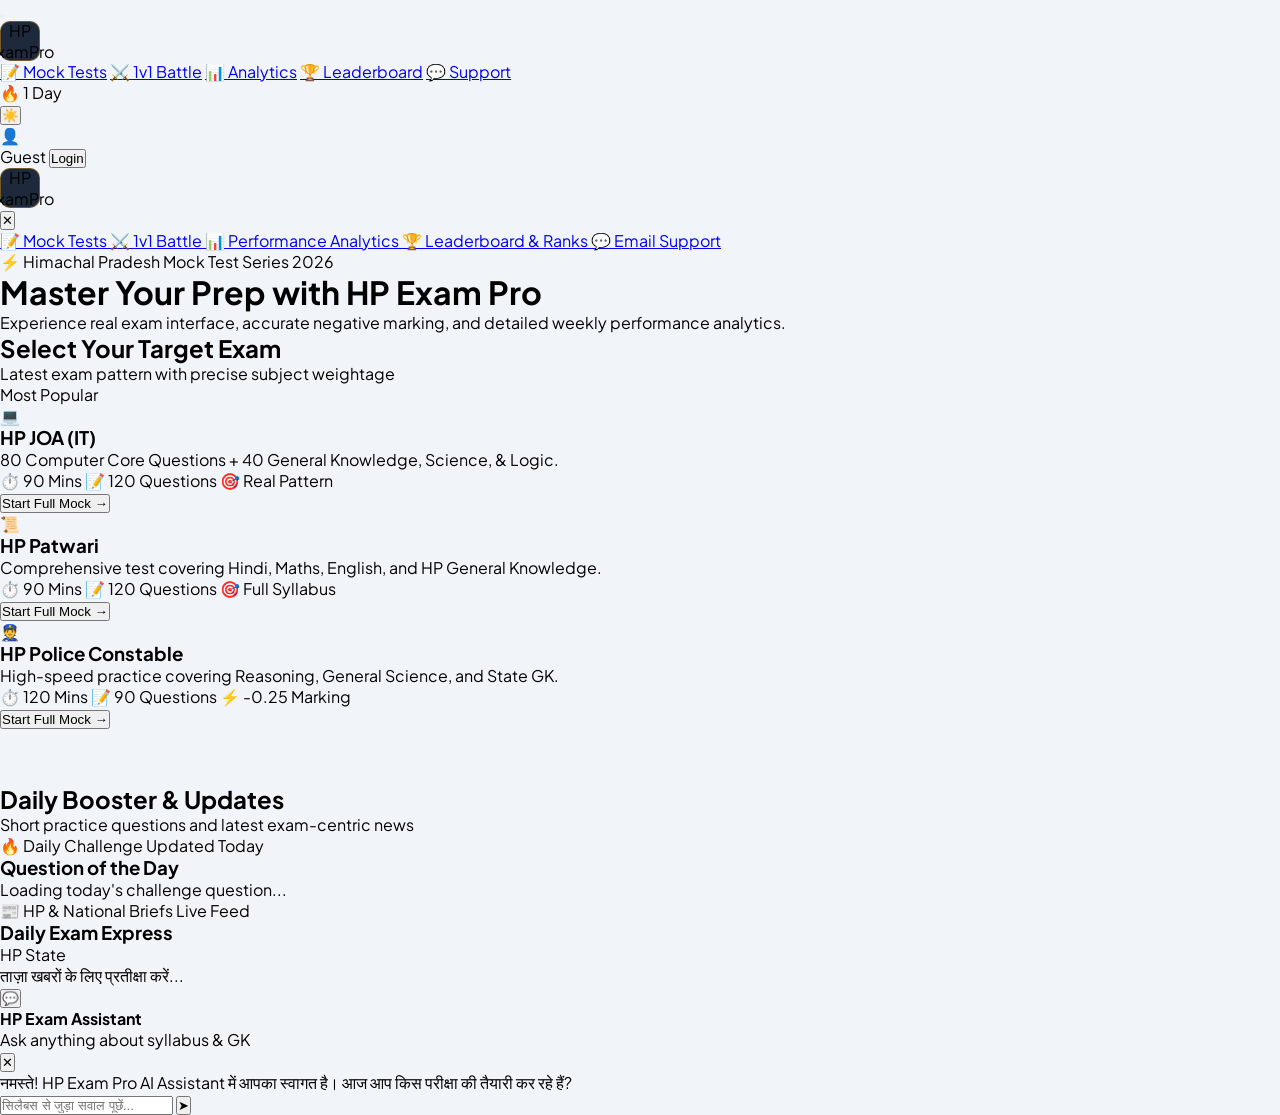
==== commit 8c147817: "Update index.html" ====
--- a/frontend/index.html
+++ b/frontend/index.html
@@ -1,793 +1,560 @@
-
 <!DOCTYPE html>
-<html lang="hi">
+<html lang="en">
 <head>
-    <meta charset="UTF-8">
-    <meta name="viewport" content="width=device-width, initial-scale=1.0, maximum-scale=1.0, user-scalable=0">
-    <meta name="google-site-verification" content="rPKbNREEtn03TChcUjn1DfC2woZah7dDwrFz9r-l7fE" />
-    <title>HP Exam Pro - Himachal's First AI-Powered Learning Website</title> 
-    <meta name="description" content="HP Exam Pro Himachal Pradesh ki pehli AI-powered learning website hai. HPRCA Patwari, HPAS aur Allied exams ke liye clean current affairs, premium mock tests aur live state leaderboard ke sath taiyari karein."> 
-    <meta property="og:type" content="website"> 
-    <meta property="og:url" content="https://hp-exam-pro.vercel.app/"> 
-    <meta property="og:title" content="HP Exam Pro | Himachal's First AI Powered Learning Website 🏆"> 
-    <meta property="og:description" content="AI-powered current affairs filter, smart mock tests aur live state-level leaderboard. Himachal govt exams ki taiyari ab hogi aur bhi behtar!"> 
-    <meta property="og:image" content="https://hp-exam-pro.vercel.app/images/og-banner.png"> 
-    <meta property="og:image:width" content="1200"> <meta property="og:image:height" content="630">
-    <link href="https://fonts.googleapis.com/css2?family=Plus+Jakarta+Sans:wght@300;400;600;700&display=swap" rel="stylesheet">
-    <link rel="stylesheet" href="https://cdnjs.cloudflare.com/ajax/libs/font-awesome/6.4.0/css/all.min.css">
-    <link rel="stylesheet" href="style.css">
-    <link rel="icon" type="image/png" href="favicon.png">
-    <script src="https://cdn.jsdelivr.net/npm/@supabase/supabase-js@2"></script>
-    <script src="https://cdn.jsdelivr.net/npm/marked/marked.min.js"></script>
-    <script src="https://cdn.jsdelivr.net/npm/chart.js"></script>
-    <!-- 🟢 Google Analytics (GA4) Tracking Code -->
-    <script async src="https://www.googletagmanager.com/gtag/js?id=G-TRGBYR60H3"></script>
-    <script>
-      window.dataLayer = window.dataLayer || [];
-      function gtag(){dataLayer.push(arguments);}
-      gtag('js', new Date());
-
-      gtag('config', 'G-TRGBYR60H3');
-    </script>
-    <script type="application/ld+json">
-{
-  "@context": "https://schema.org",
-  "@type": "WebSite",
-  "name": "HP Exam Pro",
-  "url": "https://hp-exam-pro.vercel.app/"
-}
-</script>
-<!-- 🌟 GOLDEN SHINE ANIMATION CSS -->
-    <style>
-        @keyframes golden-pulse {
-            0% { 
-                box-shadow: 0 0 5px rgba(245, 158, 11, 0.4); 
-                border-color: #d97706; 
-            }
-            50% { 
-                box-shadow: 0 0 20px rgba(251, 191, 36, 0.9), inset 0 0 8px rgba(245, 158, 11, 0.3); 
-                border-color: #fcd34d; 
-            }
-            100% { 
-                box-shadow: 0 0 5px rgba(245, 158, 11, 0.4); 
-                border-color: #d97706; 
-            }
-        }
-        
-        .golden-shine-effect {
-            animation: golden-pulse 1.5s infinite alternate ease-in-out;
-        }
-    </style>
-<!-- 🌌 ALL-IN-ONE MASTER THEME & ANIMATION ENGINE -->
-<style id="theme-engine-css">
-    /* =========================================================
-       🌙 1. DEFAULT ULTRA PREMIUM DARK MODE (Desktop & Mobile)
-       ========================================================= */
-    body, .main-content, .page-content, .chat-viewport { 
-        background-color: #020617 !important; 
-        color: #f8fafc !important; 
-    }
-    
-    /* Sidebars */
-    .sidebar, #mobile-sidebar { 
-        background: rgba(15, 23, 42, 0.95) !important; 
-        backdrop-filter: blur(20px) !important; 
-        -webkit-backdrop-filter: blur(20px) !important; 
-        border-right: 1px solid rgba(51, 65, 85, 0.5) !important; 
-        overflow-y: auto !important;
-        padding-bottom: 30px !important;
-    }
-
-    #mobile-sidebar a {
-        color: #f8fafc !important;
-        text-decoration: none;
-    }
-
-    /* Cards, Modals, Results & Quizzes */
-    .exam-card, .info-card, .pro-card, .analytics-grid > div, 
-    #active-quiz-view, #quiz-result-view, 
-    #leaderboard-page > div[style*="background: #0f172a"],
-    #standard-sidebar-content .info-card {
-        background: linear-gradient(145deg, rgba(30, 41, 59, 0.7), rgba(15, 23, 42, 0.9)) !important; 
-        border: 1px solid rgba(51, 65, 85, 0.6) !important; 
-        border-radius: 18px !important; 
-        color: #f8fafc !important; 
-        box-shadow: 0 4px 15px rgba(0,0,0,0.2) !important;
-    }
-
-    #standard-sidebar-content .info-card h3,
-    #standard-sidebar-content #daily-question-text,
-    #standard-sidebar-content .exam-info {
-        color: #f8fafc !important; 
-    }
-
-    /* Active Nav Items */
-    .nav-item.active { 
-        background: linear-gradient(90deg, rgba(37, 99, 235, 0.2), transparent) !important; 
-        color: #38bdf8 !important; 
-        border-left: 4px solid #38bdf8 !important; 
-    }
-
-    /* Inputs in Dark Mode */
-    .input-section { background: #020617 !important; border-top: 1px solid #1e293b !important; }
-    input#user-input { background: #0f172a !important; color: white !important; border: 1px solid #334155 !important; }
-    input#user-input::placeholder { color: #94a3b8 !important; }
-
-    /* =========================================================
-       🤖 2. CHATBOT ANIMATED GRADIENT GLOW (Desktop & Mobile)
-       ========================================================= */
-    .input-wrapper {
-        position: relative;
-        z-index: 1;
-        border-radius: 30px;
-        background: #0f172a;
-    }
-
-    .input-wrapper::before {
-        content: "";
-        position: absolute;
-        top: -2px; left: -2px; right: -2px; bottom: -2px;
-        background: linear-gradient(90deg, #3b82f6, #a855f7, #ec4899, #38bdf8, #3b82f6);
-        background-size: 300% 300%;
-        border-radius: 32px;
-        z-index: -1;
-        animation: aiGradientMove 4s ease infinite;
-        opacity: 0.65;
-        filter: blur(6px);
-        transition: opacity 0.3s ease, filter 0.3s ease;
-    }
-
-    .input-wrapper:hover::before,
-    .input-wrapper:focus-within::before {
-        opacity: 1;
-        filter: blur(10px);
-    }
-
-    @keyframes aiGradientMove {
-        0% { background-position: 0% 50%; }
-        50% { background-position: 100% 50%; }
-        100% { background-position: 0% 50%; }
-    }
-
-    .status-indicator {
-        text-shadow: 0 0 8px #10b981;
-        animation: pulseText 1.5s infinite alternate ease-in-out;
-    }
-
-    @keyframes pulseText {
-        0% { opacity: 0.6; }
-        100% { opacity: 1; }
-    }
-
-    /* =========================================================
-       🌞 3. FULL LIGHT MODE OVERRIDES
-       ========================================================= */
-    body.light-theme, 
-    body.light-theme .main-content, 
-    body.light-theme .page-content, 
-    body.light-theme .chat-viewport { 
-        background-color: #f8fafc !important; 
-        color: #0f172a !important; 
-        background-image: none !important;
-    }
-
-    body.light-theme .sidebar, 
-    body.light-theme #mobile-sidebar { 
-        background: #ffffff !important; 
-        border-right: 1px solid #e2e8f0 !important; 
-    }
-
-    /* 📱 Mobile Links Fix for Light Mode */
-    body.light-theme #mobile-sidebar a {
-        color: #1e293b !important;
-    }
-    body.light-theme #mobile-sidebar a:hover {
-        background: #f1f5f9 !important;
-    }
-    body.light-theme #mobile-sidebar a[style*="#ef4444"] {
-        color: #ef4444 !important;
-    }
-    body.light-theme #mobile-sidebar div[style*="background: #0f172a"] {
-        background: #f8fafc !important;
-        border-top: 1px solid #e2e8f0 !important;
-    }
-    body.light-theme #mobile-sidebar .mobile-user-name,
-    body.light-theme #mobile-sidebar h3 {
-        color: #0f172a !important;
-    }
-
-    /* Cards & Container Overrides */
-    body.light-theme .exam-card, 
-    body.light-theme .info-card, 
-    body.light-theme .pro-card, 
-    body.light-theme .analytics-grid > div, 
-    body.light-theme #active-quiz-view, 
-    body.light-theme #quiz-result-view, 
-    body.light-theme #leaderboard-page > div[style*="background: #0f172a"],
-    body.light-theme #standard-sidebar-content .info-card {
-        background: #ffffff !important; 
-        border: 1px solid #e2e8f0 !important; 
-        box-shadow: 0 4px 15px rgba(0,0,0,0.05) !important; 
-        color: #0f172a !important;
-    }
-
-    body.light-theme h2, body.light-theme h3, body.light-theme h4, 
-    body.light-theme label,
-    body.light-theme #standard-sidebar-content .info-card h3,
-    body.light-theme #standard-sidebar-content #daily-question-text,
-    body.light-theme #standard-sidebar-content .exam-info,
-    body.light-theme .exam-card h3,
-    body.light-theme .exam-card p { 
-        color: #0f172a !important; 
-    }
-
-    body.light-theme .nav-item { color: #475569 !important; }
-    body.light-theme .nav-item:hover { background: #f1f5f9 !important; }
-    body.light-theme .nav-item.active { background: #e2e8f0 !important; color: #2563eb !important; border-left: 4px solid #2563eb !important; }
-    body.light-theme .brand-name { color: #0f172a !important; }
-    body.light-theme .top-bar { background: rgba(255,255,255,0.8) !important; border-bottom: 1px solid #e2e8f0 !important; }
-
-    /* Light Theme Chat Adjustments */
-    body.light-theme .input-section { background: #ffffff !important; border-top: 1px solid #e2e8f0 !important; }
-    body.light-theme .input-wrapper { background: #ffffff !important; }
-    body.light-theme input#user-input { background: #f1f5f9 !important; color: #0f172a !important; border: 1px solid #cbd5e1 !important; }
-    body.light-theme input#user-input::placeholder { color: #64748b !important; }
-    body.light-theme .input-wrapper::before { opacity: 0.45; filter: blur(4px); }
-</style>
+  <meta charset="UTF-8">
+  <meta name="viewport" content="width=device-width, initial-scale=1.0">
+  <title>HP Exam Pro | Smart Mock Test Platform</title>
+  
+  <!-- Fonts & Icons -->
+  <link rel="preconnect" href="https://fonts.googleapis.com">
+  <link rel="preconnect" href="https://fonts.gstatic.com" crossorigin>
+  <link href="https://fonts.googleapis.com/css2?family=Plus+Jakarta+Sans:wght@400;500;600;700;800&display=swap" rel="stylesheet">
+  <link rel="stylesheet" href="https://cdnjs.cloudflare.com/ajax/libs/font-awesome/6.4.0/css/all.min.css">
+  
+  <!-- Stylesheets -->
+  <link rel="stylesheet" href="style.css">
+
+  <!-- Core Libraries -->
+  <script src="https://cdn.jsdelivr.net/npm/@supabase/supabase-js@2"></script>
+  <script src="https://cdn.jsdelivr.net/npm/chart.js"></script>
+  <script src="https://cdn.jsdelivr.net/npm/canvas-confetti@1.6.0/dist/confetti.browser.min.js"></script>
+
+  <style>
+    /* Auth Modal Styling */
+    .auth-overlay {
+      position: fixed;
+      top: 0;
+      left: 0;
+      width: 100vw;
+      height: 100vh;
+      background: rgba(11, 17, 32, 0.85);
+      backdrop-filter: blur(8px);
+      display: flex;
+      align-items: center;
+      justify-content: center;
+      z-index: 99999;
+    }
+    .auth-card {
+      background: var(--bg-surface, #0f172a);
+      border: 1px solid var(--card-border, rgba(255, 255, 255, 0.1));
+      padding: 35px 30px;
+      border-radius: 20px;
+      width: 90%;
+      max-width: 400px;
+      text-align: center;
+      box-shadow: 0 20px 50px rgba(0,0,0,0.5);
+      position: relative;
+    }
+    .auth-card h2 {
+      margin: 10px 0 6px 0;
+      color: var(--text-main, #f8fafc);
+    }
+    .auth-card p {
+      color: var(--text-muted, #94a3b8);
+      font-size: 13px;
+      margin-bottom: 20px;
+    }
+    .auth-close-btn {
+      position: absolute;
+      top: 15px;
+      right: 18px;
+      background: transparent;
+      border: none;
+      font-size: 20px;
+      color: var(--text-muted, #94a3b8);
+      cursor: pointer;
+    }
+    .auth-tabs {
+      display: flex;
+      gap: 10px;
+      margin-bottom: 18px;
+      background: rgba(255, 255, 255, 0.05);
+      padding: 4px;
+      border-radius: 10px;
+    }
+    .auth-tabs button {
+      flex: 1;
+      padding: 8px;
+      border: none;
+      background: transparent;
+      border-radius: 8px;
+      cursor: pointer;
+      font-size: 13px;
+      font-weight: 600;
+      color: var(--text-muted, #94a3b8);
+      transition: all 0.2s;
+    }
+    .auth-tabs button.active {
+      background: var(--card-bg, #1e293b);
+      color: var(--accent-primary, #38bdf8);
+    }
+    .auth-input {
+      width: 100%;
+      padding: 12px 16px;
+      margin-bottom: 12px;
+      background: rgba(15, 23, 42, 0.7);
+      border: 1px solid var(--card-border, rgba(255, 255, 255, 0.1));
+      border-radius: 10px;
+      color: white;
+      font-size: 14px;
+      outline: none;
+      box-sizing: border-box;
+    }
+    .auth-input:focus {
+      border-color: var(--accent-primary, #38bdf8);
+    }
+    .google-btn {
+      width: 100%;
+      padding: 10px;
+      background: white;
+      color: #0f172a;
+      border: none;
+      border-radius: 10px;
+      font-size: 14px;
+      font-weight: 600;
+      display: flex;
+      align-items: center;
+      justify-content: center;
+      gap: 10px;
+      cursor: pointer;
+      margin-bottom: 15px;
+    }
+    .auth-divider {
+      display: flex;
+      align-items: center;
+      text-align: center;
+      margin: 15px 0;
+      color: var(--text-muted, #94a3b8);
+      font-size: 12px;
+    }
+    .auth-divider::before, .auth-divider::after {
+      content: '';
+      flex: 1;
+      border-bottom: 1px solid var(--card-border, rgba(255, 255, 255, 0.1));
+    }
+    .auth-divider span { padding: 0 10px; }
+  </style>
 </head>
 <body>
-    <nav class="mobile-nav">
-    <div class="menu-icon" onclick="toggleMenu()">
-        <span></span><span></span><span></span>
-    </div>
+
+  <!-- Top Navigation Bar -->
+  <nav class="navbar">
+    <div class="nav-left">
+      <!-- Hamburger Icon for Mobile -->
+      <button class="hamburger-btn" onclick="toggleMobileMenu()" aria-label="Toggle navigation">
+        <span></span>
+        <span></span>
+        <span></span>
+      </button>
+
+      <div class="brand-logo" onclick="showMainHome()" style="cursor: pointer;">
+        <span class="logo-badge">HP</span>
+        <span class="logo-text">ExamPro</span>
+      </div>
+    </div>
+
+    <!-- Desktop Nav Links -->
+    <div class="nav-links desktop-nav-links">
+      <a href="javascript:void(0)" class="nav-link active" onclick="scrollToMockTests(event)">📝 Mock Tests</a>
+      <a href="javascript:void(0)" class="nav-link" onclick="handleProtectedNav('1v1-battle.html')">⚔️ 1v1 Battle</a>
+      <a href="javascript:void(0)" class="nav-link" onclick="openSection('Analytics')">📊 Analytics</a>
+      <a href="javascript:void(0)" class="nav-link" onclick="openSection('Leaderboard')">🏆 Leaderboard</a>
+      <a href="mailto:hpexamproai@gmail.com?subject=Support%20Request%20-%20HP%20Exam%20Pro" class="nav-link" target="_blank">💬 Support</a>
+    </div>
+
+    <!-- Right: Streak + Theme + User -->
+    <div class="nav-right">
+      <div class="nav-streak-pill">
+        <span class="streak-icon" id="streakEmoji">🔥</span>
+        <span class="streak-text" id="streakCount">1 Day</span>
+      </div>
+      <button class="theme-toggle-btn" id="themeIcon" onclick="toggleTheme()">☀️</button>
+      <div class="nav-user-badge">
+        <div class="nav-avatar" id="userAvatarChar">👤</div>
+        <span class="nav-username" id="currentUserId">Guest</span>
+        <button class="nav-logout-btn" id="authNavBtn" onclick="handleAuthNavClick()">Login</button>
+      </div>
+    </div>
+  </nav>
+
+  <!-- Mobile Slide-out Drawer Backdrop -->
+  <div class="mobile-drawer-backdrop" id="mobileDrawerBackdrop" onclick="toggleMobileMenu()"></div>
+
+  <!-- Mobile Drawer Sidebar -->
+  <aside class="mobile-nav-drawer" id="mobileNavDrawer">
+    <div class="drawer-header">
+      <div class="brand-logo">
+        <span class="logo-badge">HP</span>
+        <span class="logo-text">ExamPro</span>
+      </div>
+      <button class="drawer-close-btn" onclick="toggleMobileMenu()">✕</button>
+    </div>
+
+    <div class="drawer-links-list">
+      <a href="javascript:void(0)" class="drawer-link" onclick="handleMobileNav('Mock Tests')">
+        <span>📝</span> Mock Tests
+      </a>
+      <a href="javascript:void(0)" class="drawer-link" onclick="handleProtectedNav('1v1-battle.html')">
+        <span>⚔️</span> 1v1 Battle
+      </a>
+      <a href="javascript:void(0)" class="drawer-link" onclick="handleMobileNav('Analytics')">
+        <span>📊</span> Performance Analytics
+      </a>
+      <a href="javascript:void(0)" class="drawer-link" onclick="handleMobileNav('Leaderboard')">
+        <span>🏆</span> Leaderboard & Ranks
+      </a>
+      <a href="mailto:hpexamproai@gmail.com?subject=Support%20Request%20-%20HP%20Exam%20Pro" class="drawer-link" target="_blank">
+        <span>💬</span> Email Support
+      </a>
+    </div>
+  </aside>
+
+  <!-- Main Homepage Container -->
+  <main class="dashboard-wrapper" id="home-content-view">
     
-    <div class="nav-brand-group">
-        <div class="brand-logo mini">
-            <div class="mountain-peak"></div>
-            <div class="book-base"></div>
-        </div>
-        <div class="logo">HP Exam Pro</div>
-    </div>
-</nav>
-
-        <div id="mobile-sidebar" class="mobile-sidebar" style="display: flex; flex-direction: column; justify-content: space-between; height: 100vh; box-sizing: border-box; overflow-y: auto;">
+    <!-- 1. Hero Section -->
+    <header class="hero-section">
+      <div class="hero-badge">⚡ Himachal Pradesh Mock Test Series 2026</div>
+      <h1 class="hero-title">Master Your Prep with <span class="gradient-text">HP Exam Pro</span></h1>
+      <p class="hero-subtitle">Experience real exam interface, accurate negative marking, and detailed weekly performance analytics.</p>
+    </header>
+
+    <!-- 2. Exam Cards Grid -->
+    <div class="section-heading">
+      <h2>Select Your Target Exam</h2>
+      <p>Latest exam pattern with precise subject weightage</p>
+    </div>
+
+    <div class="exam-grid" id="exams-anchor">
+      
+      <!-- JOA IT Card -->
+      <div class="exam-card featured">
+        <div class="card-tag popular">Most Popular</div>
+        <div class="card-icon">💻</div>
+        <h3>HP JOA (IT)</h3>
+        <p class="card-desc">80 Computer Core Questions + 40 General Knowledge, Science, & Logic.</p>
+        <div class="card-meta">
+          <span>⏱️ 90 Mins</span>
+          <span>📝 120 Questions</span>
+          <span>🎯 Real Pattern</span>
+        </div>
+        <button class="btn-start-test" onclick="handleProtectedExam('joa_it')">
+          Start Full Mock →
+        </button>
+      </div>
+
+      <!-- HP Patwari Card -->
+      <div class="exam-card">
+        <div class="card-icon">📜</div>
+        <h3>HP Patwari</h3>
+        <p class="card-desc">Comprehensive test covering Hindi, Maths, English, and HP General Knowledge.</p>
+        <div class="card-meta">
+          <span>⏱️ 90 Mins</span>
+          <span>📝 120 Questions</span>
+          <span>🎯 Full Syllabus</span>
+        </div>
+        <button class="btn-start-test" onclick="handleProtectedExam('patwari')">
+          Start Full Mock →
+        </button>
+      </div>
+
+      <!-- HP Police Card -->
+      <div class="exam-card">
+        <div class="card-icon">👮</div>
+        <h3>HP Police Constable</h3>
+        <p class="card-desc">High-speed practice covering Reasoning, General Science, and State GK.</p>
+        <div class="card-meta">
+          <span>⏱️ 120 Mins</span>
+          <span>📝 90 Questions</span>
+          <span>⚡ -0.25 Marking</span>
+        </div>
+        <button class="btn-start-test" onclick="handleProtectedExam('hp_police')">
+          Start Full Mock →
+        </button>
+      </div>
+
+    </div>
+
+    <!-- ================= ANALYTICS VIEW ================= -->
+    <section id="analytics-view" class="sub-view-section" style="display: none;">
+      
+      <div class="view-header">
         <div>
-            <div style="padding: 15px 20px; border-bottom: 1px solid #334155; margin-bottom: 10px; display: flex; justify-content: space-between; align-items: center;">
-                <h3 style="color: white; margin: 0; font-size: 18px;">Menu</h3>
-                <span onclick="toggleMenu()" style="color: #94a3b8; font-size: 24px; cursor: pointer; line-height: 1;">&times;</span>
+          <h2>📊 Performance Analytics</h2>
+          <p>Real-time accuracy metrics and historical test trends</p>
+        </div>
+        <button class="btn-action-sm" onclick="showMainHome()">← Back to Dashboard</button>
+      </div>
+
+      <!-- KPI Summary Cards -->
+      <div class="kpi-grid">
+        <div class="kpi-card">
+          <span class="kpi-label">Total Mock Tests</span>
+          <div class="kpi-val-group">
+            <span class="kpi-val" id="statTotalTests">0</span>
+            <span class="kpi-tag blue">Attempted</span>
+          </div>
+        </div>
+
+        <div class="kpi-card">
+          <span class="kpi-label">Average Score</span>
+          <div class="kpi-val-group">
+            <span class="kpi-val text-green" id="statAvgScore">0.0</span>
+            <span class="kpi-tag green">Avg</span>
+          </div>
+        </div>
+
+        <div class="kpi-card">
+          <span class="kpi-label">Highest Score</span>
+          <div class="kpi-val-group">
+            <span class="kpi-val text-yellow" id="statHighScore">0.0</span>
+            <span class="kpi-tag yellow">Personal Best</span>
+          </div>
+        </div>
+
+        <div class="kpi-card">
+          <span class="kpi-label">Overall Accuracy</span>
+          <div class="kpi-val-group">
+            <span class="kpi-val text-purple" id="statAccuracy">0%</span>
+            <span class="kpi-tag purple">Precision</span>
+          </div>
+        </div>
+      </div>
+
+      <!-- Performance Graph Area -->
+      <div class="analytics-card chart-container-card">
+        <div class="card-inner-header">
+          <h3>📈 Score Trend (Last 7 Tests)</h3>
+          <span class="chart-subtext">Visual progress across recent attempts</span>
+        </div>
+        <div class="chart-canvas-wrapper">
+          <canvas id="performanceTrendChart" height="90"></canvas>
+        </div>
+      </div>
+
+      <!-- Attempted Tests List -->
+      <div class="analytics-card history-container-card">
+        <div class="card-inner-header">
+          <h3>📜 Attempt History</h3>
+          <span class="chart-subtext">Review past mistakes and retake tests</span>
+        </div>
+        
+        <div class="history-list" id="attemptHistoryList">
+          <p style="color: var(--text-muted); font-size: 13px;">Loading attempts history...</p>
+        </div>
+      </div>
+
+    </section>
+
+    <!-- ================= LEADERBOARD VIEW ================= -->
+    <section id="leaderboard-view" class="sub-view-section" style="display: none;">
+      
+      <div class="view-header">
+        <div>
+          <h2>🏆 Himachal Weekly Rankboard</h2>
+          <p>Live rankings refreshed every Monday across HP competitive aspirants</p>
+        </div>
+        <div class="leaderboard-controls">
+          <select id="leaderboardExamFilter" class="filter-select" onchange="renderLeaderboardData(this.value)">
+            <option value="hp_police" selected>HP Police Constable</option>
+            <option value="patwari">HP Patwari</option>
+            <option value="joa_it">HP JOA (IT)</option>
+          </select>
+        </div>
+      </div>
+
+      <!-- Top 3 Podium -->
+      <div class="podium-grid">
+        <div class="podium-card rank-2">
+          <div class="podium-badge">🥈 Rank 2</div>
+          <div class="podium-avatar" id="podiumRank2Avatar">--</div>
+          <h4 id="podiumRank2Name">Loading...</h4>
+          <span class="podium-score" id="podiumRank2Score">0.00 Pts</span>
+        </div>
+
+        <div class="podium-card rank-1">
+          <div class="crown-icon">👑</div>
+          <div class="podium-badge top">🥇 Rank 1</div>
+          <div class="podium-avatar gold" id="podiumRank1Avatar">--</div>
+          <h4 id="podiumRank1Name">Loading...</h4>
+          <span class="podium-score highlight" id="podiumRank1Score">0.00 Pts</span>
+        </div>
+
+        <div class="podium-card rank-3">
+          <div class="podium-badge">🥉 Rank 3</div>
+          <div class="podium-avatar" id="podiumRank3Avatar">--</div>
+          <h4 id="podiumRank3Name">Loading...</h4>
+          <span class="podium-score" id="podiumRank3Score">0.00 Pts</span>
+        </div>
+      </div>
+
+      <!-- Rank Table (#4 to N) -->
+      <div class="leaderboard-table-card">
+        <div class="table-responsive-wrapper">
+          <table class="leaderboard-table">
+            <thead>
+              <tr>
+                <th>RANK</th>
+                <th>ASPIRANT</th>
+                <th>STATUS</th>
+                <th style="text-align: right;">WEEKLY SCORE</th>
+              </tr>
+            </thead>
+            <tbody id="leaderboardRows">
+              <!-- Dynamically populated via script -->
+            </tbody>
+          </table>
+        </div>
+      </div>
+
+      <!-- Gamified Achievements Section -->
+      <div class="achievements-card">
+        <div class="card-inner-header">
+          <h3>🎖️ Aspirant Milestones & Badges</h3>
+          <span class="chart-subtext">Unlock badges by maintaining consistency and accuracy</span>
+        </div>
+        
+        <div class="badges-grid" id="badges-grid">
+          <!-- Dynamically populated via loadUserAchievements() -->
+        </div>
+      </div>
+
+    </section>
+
+    <!-- 3. Daily Feed Section -->
+    <section class="daily-feed-section" style="margin-top: 55px;">
+      <div class="section-heading">
+        <h2>Daily Booster & Updates</h2>
+        <p>Short practice questions and latest exam-centric news</p>
+      </div>
+
+      <div class="daily-grid">
+        
+        <!-- Question of the Day Card -->
+        <div class="feed-card qotd-card">
+          <div class="feed-card-header">
+            <span class="feed-badge live">🔥 Daily Challenge</span>
+            <span class="feed-timer">Updated Today</span>
+          </div>
+          <h3 class="qotd-title">Question of the Day</h3>
+          <p class="qotd-text" id="daily-question-text">Loading today's challenge question...</p>
+          
+          <div class="qotd-options" id="daily-options-container">
+            <!-- Dynamically populated via loadDailyQuestion() -->
+          </div>
+          <div id="daily-explanation-box" class="qotd-feedback" style="display: none;"></div>
+        </div>
+
+        <!-- Current Affairs Card -->
+        <div class="feed-card ca-card">
+          <div class="feed-card-header">
+            <span class="feed-badge news">📰 HP & National Briefs</span>
+            <span class="feed-date">Live Feed</span>
+          </div>
+          <h3 class="ca-title">Daily Exam Express</h3>
+          
+          <div class="ca-list" id="currentAffairsList">
+            <div class="ca-item">
+              <span class="ca-tag">HP State</span>
+              <p id="current-affairs-text">ताज़ा खबरों के लिए प्रतीक्षा करें...</p>
             </div>
-            
-            <a href="#" onclick="switchTab('dashboard-page'); toggleMenu();"><i class="fa-solid fa-house" style="width: 25px; color: #94a3b8;"></i> Dashboard</a>
-            <a href="#" onclick="switchTab('mock-tests-page'); toggleMenu();"><i class="fa-solid fa-pen-to-square" style="width: 25px; color: #94a3b8;"></i> Mock Tests</a>
-            <a href="#" onclick="switchTab('analytics-page'); toggleMenu();"><i class="fa-solid fa-chart-line" style="width: 25px; color: #94a3b8;"></i> Analytics</a>
-            <a href="#" class="nav-item" onclick="switchTab('leaderboard-page'); toggleMenu(); return false;"><i class="fa-solid fa-ranking-star" style="width: 25px; color: #f59e0b;"></i> Leaderboard</a>
-            <a href="#" style="color: #f59e0b !important; font-weight: bold; background: rgba(245, 158, 11, 0.1); border-left: 3px solid #f59e0b;" onclick="switchTab('pro-access-page'); toggleMenu();"><i class="fa-solid fa-crown" style="width: 25px;"></i> Get Pro Access</a>
-            <a href="admin.html" id="admin-link" style="display: none;"><i class="fa-solid fa-user-shield" style="width: 25px; color: #94a3b8;"></i> Admin Panel</a>
-            <a href="1v1-battle.html" style="text-decoration: none; display: flex; align-items: center; gap: 10px; color: #ef4444 !important; font-weight: bold;"><i class="fa-solid fa-crosshairs" style="width: 25px;"></i> 1v1 Battle</a>
-            <a href="mailto:hpexamproai@gmail.com?subject=HP Exam Pro Feedback/Query"><i class="fa-solid fa-envelope" style="width: 25px; color: #94a3b8;"></i> Contact Support</a>
-            <!-- 🌗 THEME TOGGLE BUTTON (MOBILE) -->
-            <a href="#" onclick="toggleTheme(); toggleMenu(); return false;" class="nav-item" style="color: #38bdf8 !important; font-weight: bold; text-decoration: none; display: flex; align-items: center; gap: 8px;">
-                <i class="fa-solid fa-sun theme-icon" style="width: 25px;"></i> 
-                <span class="theme-text">Light Mode</span>
-            </a>
-            <a href="#" onclick="handleLogout()" style="color: #ef4444; margin-top: 10px; border-top: 1px dashed #334155; padding-top: 12px;"><i class="fa-solid fa-right-from-bracket" style="width: 25px;"></i> Logout</a>
-        </div>
-
-        <!-- 📱 Mobile Profile & Streak Section -->
-        <div style="padding: 15px 20px; border-top: 1px solid #334155; background: #0f172a; margin-bottom: 20px;">
-            <div style="display: flex; align-items: center; gap: 10px; margin-bottom: 12px;">
-                <div class="avatar-small mobile-avatar" style="width: 38px; height: 38px; background: #f59e0b; color: #000; font-weight: bold; border-radius: 50%; display: flex; align-items: center; justify-content: center; font-size: 16px;">L</div>
-                <div>
-                    <div class="mobile-user-name" style="color: white; font-weight: bold; font-size: 13px;">User</div>
-                    <small style="color: #94a3b8; font-size: 11px;">Active Profile</small>
-                </div>
-            </div>
-            
-            <!-- 🔥 Streak Capsule for Mobile -->
-            <div class="user-streak-badge" style="display: flex; align-items: center; justify-content: center; gap: 6px; background: rgba(255, 107, 0, 0.12); border: 1.5px solid #ff6b00; color: #ff8c00; padding: 8px 12px; border-radius: 25px; font-size: 13px; font-weight: 700;">
-                <span>🔥</span> <span class="streak-text-target">1 Day Streak</span>
-            </div>
-        </div>
-    </div>
-
-    <div id="auth-overlay" class="auth-overlay">
-        <div class="auth-card">
-            <!-- तुम्हारा ब्रांड लोगो -->
-            <div class="brand-logo" style="margin: 0 auto 20px;">
-                <div class="mountain-peak"></div>
-                <div class="book-base"></div>
-            </div>
-            <h2>HP Exam Pro</h2>
-            <p>अपनी तैयारी ट्रैक करने के लिए लॉगिन करें</p>
-
-            <!-- 🌟 1. Google Login Button (Fixed Logo) -->
-            <button class="google-btn" onclick="loginWithGoogle()" style="margin-bottom: 15px;">
-                <img src="https://cdn.jsdelivr.net/gh/devicons/devicon@latest/icons/google/google-original.svg" alt="Google Logo" style="width: 20px; height: 20px;">
-                Continue with Google
-            </button>
-
-            <div class="auth-divider">
-                <span>OR continue with email</span>
-            </div>
-
-            <!-- 🌟 2. Tabs (Login / Sign Up) -->
-            <div class="auth-tabs">
-                <button id="tab-login" class="active" onclick="switchAuthTab('login')">Login</button>
-                <button id="tab-signup" onclick="switchAuthTab('signup')">Sign Up</button>
-            </div>
-
-            <!-- 🌟 3. Clean Inputs -->
-            <input type="email" id="auth-email" placeholder="Enter Your E-Mail">
-            <div class="password-field-container">
-                <input type="password" id="auth-pass" placeholder="Enter Password">
-                <i class="fa-solid fa-eye" id="togglePassword"></i>
-            </div>
-
-            <!-- 🌟 4. Forgot Password Link -->
-            <div id="forgot-pass-container" style="text-align: right; margin-bottom: 15px; margin-top: 5px;">
-                <a href="#" onclick="triggerForgotPassword()" style="font-size: 12px; color: #3b82f6; text-decoration: none; font-weight: bold;">Forgot Password?</a>
-            </div>
-
-            <!-- 🌟 5. Main Action Button -->
-            <button id="main-auth-btn" onclick="handleAuthAction()" style="width: 100%; background: #2563eb; color: white; padding: 14px; border-radius: 12px; border: none; font-weight: 700; cursor: pointer; transition: 0.2s;">
-                Login
-            </button>
-
-            <p id="auth-error" style="color: #ef4444; font-size: 12px; margin-top: 15px; display: none;"></p>
-        </div>
-    </div>
-    <div class="app-container">
-        <aside class="sidebar">
-            <div class="sidebar-top">
-                <div class="brand-container">
-                    <div class="brand-logo"><div class="mountain-peak"></div><div class="book-base"></div></div>
-                    <div class="brand-text">
-                        <span class="brand-name">HP EXAM</span>
-                        <span class="brand-tagline">PRO WORKSPACE</span>
-                    </div>
-                </div>
-                <nav class="nav-menu">
-                               <div class="nav-item active" data-page="dashboard" onclick="switchTab('dashboard-page')"><i class="fa-solid fa-house"></i><span>Dashboard</span></div>
-                               <div class="nav-item" data-page="mock-tests" onclick="switchTab('mock-tests-page')"><i class="fa-solid fa-pen-to-square"></i><span>Mock Tests</span></div>
-<a href="1v1-battle.html" class="nav-item" style="text-decoration: none; display: flex; align-items: center; gap: 10px; color: #ef4444; font-weight: bold;">
-    <i class="fa-solid fa-crosshairs"></i>
-    <span>1v1 Battle</span>
-</a>
-                               <div class="nav-item" data-page="analytics" onclick="switchTab('analytics-page')"><i class="fa-solid fa-chart-line"></i><span>Analytics</span></div>
-                               <a href="#" class="nav-item" onclick="switchTab('leaderboard-page'); return false;">
-    <i class="fa-solid fa-ranking-star" style="color: #f59e0b;"></i>
-    <span>Leaderboard</span>
-</a>
-                               <div class="nav-item pro-link" data-page="pro-access" onclick="switchTab('pro-access-page')"><i class="fa-solid fa-crown"></i><span>Get Pro Access</span></div>
-                               <div class="nav-item" data-page="admin" style="display: none;">
-    <i class="fa-solid fa-user-shield"></i>
-    <span>Admin Panel</span>
-</div>
-     <a href="mailto:hpexamproai@gmail.com?subject=HP Exam Pro Feedback/Query" class="nav-item" style="text-decoration: none;">
-    <i class="fa-solid fa-envelope"></i>
-    <span>Contact Support</span>
-</a>
-       <!-- 🌗 THEME TOGGLE BUTTON (DESKTOP) -->
-                    <a href="#" onclick="toggleTheme(); return false;" class="nav-item" style="text-decoration: none; color: #38bdf8 !important; font-weight: bold; display: flex; align-items: center; gap: 10px;">
-                        <i class="fa-solid fa-sun theme-icon"></i>
-                        <span class="theme-text">Light Mode</span>
-                    </a>
-<a href="#" onclick="handleLogout()" style="color: #ef4444; display: flex; align-items: center; padding: 12px 15px; text-decoration: none; border-radius: 8px; margin-top: 15px; font-weight: bold; border-top: 1px dashed #334155;"><i class="fa-solid fa-right-from-bracket" style="margin-right: 10px;"></i> Logout</a>
-
-                </nav>
-            </div>
-            <div class="user-profile">
-                <div class="avatar-small" id="user-initial">?</div>
-                <div class="user-info">
-                    <span id="display-name">User</span>
-                    <small>Active Profile</small>
-                </div>
-            </div>
-            <!-- 🔥 DAILY STREAK TOAST POPUP -->
-<div id="streak-toast" style="
-    display: none;
-    position: fixed;
-    top: 25px;
-    right: 25px;
-    background: linear-gradient(135deg, #1e293b, #0f172a);
-    border: 1.5px solid #ff6b00;
-    box-shadow: 0 0 25px rgba(255, 107, 0, 0.4);
-    padding: 12px 20px;
-    border-radius: 12px;
-    color: white;
-    z-index: 999999;
-    align-items: center;
-    gap: 12px;
-    animation: slideInToast 0.4s ease-out;
-">
-    <div style="font-size: 28px; filter: drop-shadow(0 0 8px #ff6b00);">🔥</div>
-    <div>
-        <div style="font-weight: 800; font-size: 14px; color: #ff8c00; letter-spacing: 0.5px;">STREAK UPDATED!</div>
-        <div style="font-size: 12px; color: #cbd5e1;"><span id="toast-streak-days" style="font-weight: 700; color: #fff;">1</span> Day Streak! Keep the fire burning!</div>
-    </div>
-</div>
-
-<style>
-@keyframes slideInToast {
-    from { transform: translateX(100px); opacity: 0; }
-    to { transform: translateX(0); opacity: 1; }
-}
-</style>
-            <!-- 🔥 User Daily Streak Capsule -->
-<div id="user-streak-display" style="
-    display: inline-flex;
-    align-items: center;
-    gap: 6px;
-    background: rgba(255, 107, 0, 0.12);
-    border: 1px solid rgba(255, 107, 0, 0.35);
-    color: #ff8c00;
-    padding: 5px 12px;
-    border-radius: 20px;
-    font-size: 13px;
-    font-weight: 700;
-    margin: 10px 0;
-    letter-spacing: 0.5px;
-">
-    <span id="streak-emoji">🔥</span> <span id="streak-days-count">1</span> Day Streak
-        </aside>
-
-        <main class="main-content">
-            <div id="dashboard-page" class="page-content active">
-                <header class="top-bar">
-                    <div class="exam-tag">HP State Exams 2026</div>
-                    <div class="status-indicator">● AI Engine Active</div>
-                </header>
-                <div id="messages" class="chat-viewport"></div>
-                <section class="input-section">
-                    <div class="input-wrapper">
-                        <input type="text" id="user-input" placeholder=" सिलेबस से जुड़ा सवाल पूछें..." autocomplete="off" readonly onfocus="this.removeAttribute('readonly');">
-
-                        <button id="send-btn" class="send-action"><i class="fa-solid fa-bolt"></i></button>
-                    </div>
-                </section>
-            </div>
-            <!-- ==================== ⚔️ 1v1 BATTLE LOBBY (SKELETON) ==================== -->
-<div id="battle-lobby-page" class="page-content" style="display: none; padding: 20px;">
-    
-    <div style="text-align: center; margin-bottom: 30px;">
-        <h2 style="color: #38bdf8; font-size: 28px; font-weight: 900; text-transform: uppercase;">
-            <i class="fa-solid fa-crosshairs"></i> 1v1 Battle Arena
-        </h2>
-        <p style="color: #94a3b8; font-size: 14px;">Challenge real players and build your Aura!</p>
-    </div>
-
-    <!-- 🔮 Player Profile Preview -->
-    <div style="display: flex; justify-content: center; margin-bottom: 40px;">
-        <div class="player-card" id="lobby-user-card" style="text-align: center;">
-            <!-- Placeholder Avatar (बिना एनिमेशन के) -->
-            <div id="lobby-avatar" style="width: 100px; height: 100px; border-radius: 50%; background-color: #1e293b; background-image: url('https://i.pinimg.com/736x/8f/c3/7b/8fc37b7ca78eb591fbcfaf118a38dbcb.jpg'); background-size: cover; margin: 0 auto;"></div>
-            
-            <div id="lobby-user-name" style="color: #f8fafc; margin-top: 15px; font-weight: bold; font-size: 18px;">Loading...</div>
-            <div id="lobby-user-rank" style="color: #94a3b8; font-size: 12px; font-weight: bold; margin-top: 5px;">Checking XP...</div>
-        </div>
-    </div>
-
-    <!-- 🎯 Subject Selection -->
-    <div style="background: #1e293b; padding: 20px; border-radius: 12px; max-width: 400px; margin: 0 auto;">
-        <label style="color: #cbd5e1; font-size: 14px; font-weight: bold; margin-bottom: 10px; display: block;">Select Battle Subject:</label>
-        
-        <select id="battle-subject" style="width: 100%; padding: 12px; border-radius: 8px; background: #0f172a; border: 1px solid #475569; color: white; margin-bottom: 20px;">
-            <option value="hp_gk">Himachal GK (10 Questions)</option>
-            <option value="history">Indian History (10 Questions)</option>
-            <option value="hindi">Hindi Vyakaran (10 Questions)</option>
-            <option value="mixed">Mixed Mega Battle (15 Questions)</option>
-        </select>
-
-        <button onclick="startMatchmaking()" style="width: 100%; padding: 14px; background: #ef4444; color: white; border: none; border-radius: 8px; font-size: 16px; font-weight: bold; cursor: pointer; margin-bottom: 10px;">
-            <i class="fa-solid fa-bolt"></i> Find Opponent
-        </button>
-        
-        <button onclick="inviteFriend()" style="width: 100%; padding: 12px; background: transparent; color: #38bdf8; border: 1px solid #38bdf8; border-radius: 8px; font-size: 14px; font-weight: bold; cursor: pointer;">
-            <i class="fa-brands fa-whatsapp"></i> Invite a Friend
-        </button>
-    </div>
-
-</div>
-            <div id="mock-tests-page" class="page-content" style="display: none; padding: 20px;">
-
-    <div id="exam-selection-view">
-        <h2 style="margin-bottom: 20px; color: #0f172a; font-weight: 700;">Himachal Pradesh State Mock Tests 2026</h2>
-        <div class="exam-cards-container" style="display: flex; gap: 20px; flex-wrap: wrap;">
-            
-            <div class="exam-card" style="background: #1e293b; padding: 20px; border-radius: 12px; width: 280px; border: 1px solid #334155; color: white;">
-                <h3>HPRCA Patwari Exam</h3>
-                <p style="font-size: 13px; color: #94a3b8; margin: 10px 0;">Total: 120 Questions | Time: 90 Mins</p>
-                <button onclick="startMockTest('patwari')" style="background: #2563eb; color: white; border: none; padding: 10px 15px; border-radius: 6px; cursor: pointer; width: 100%;">Start Free Test</button>
-            </div>
-
-            <div class="exam-card" style="background: #1e293b; padding: 20px; border-radius: 12px; width: 280px; border: 1px solid #334155; color: white;">
-                <h3>HPRCA JOA (IT) Exam</h3>
-                <p style="font-size: 13px; color: #94a3b8; margin: 10px 0;">Total: 120 Questions | Time: 90 Mins</p>
-                <button onclick="startMockTest('joa_it')" style="background: #2563eb; color: white; border: none; padding: 10px 15px; border-radius: 6px; cursor: pointer; width: 100%;">Start Free Test</button>
-            </div>
-            <!-- HP Police Constable Mock Test Card -->
-<div class="exam-card" style="background: #1e293b; border: 1px solid #334155; border-radius: 12px; padding: 20px; text-align: center; color: white;">
-    <h3 style="margin-top: 0; color: #60a5fa; font-size: 20px;">👮 HP Police Constable</h3>
-    <p style="color: #94a3b8; font-size: 14px; margin-bottom: 20px;">कुल सवाल: 90 | समय: 120 मिनट</p>
-    <p style="color: #cbd5e1; font-size: 13px; margin-bottom: 20px; text-align: left;">
-        ✅ हिंदी व इंग्लिश (40 अंक)<br>
-        ✅ मैथ्स व रीज़निंग (30 अंक)<br>
-        ✅ जनरल अवेयरनेस व साइंस (20 अंक)
-    </p>
-    <button onclick="startMockTest('hp_police')" style="background: #2563eb; color: white; border: none; padding: 10px 20px; border-radius: 6px; cursor: pointer; font-weight: bold; width: 100%;">Start Free Test 🚀</button>
-</div>
-
-        </div>
-    </div>
-
-  <div id="active-quiz-view" style="display: none; background: #1e293b; padding: 25px; border-radius: 12px; color: white; max-width: 700px; margin: 0 auto; max-height: 85vh; overflow-y: auto; box-sizing: border-box;">
-      <!-- TCS Style Language Selector -->
-<div class="lang-toggle-box" style="float: right; display: flex; align-items: center; gap: 8px; background: #0f172a; padding: 6px 12px; border-radius: 8px; border: 1px solid #334155;">
-    <span style="color: #94a3b8; font-size: 13px; font-weight: 600;">🌐 View In:</span>
-    <select id="langSelect" onchange="changeLanguage(this.value)" style="background: #1e293b; color: #38bdf8; border: 1px solid #475569; padding: 4px 8px; border-radius: 6px; cursor: pointer; font-weight: bold; font-size: 13px; outline: none;">
-        <option value="hi" selected>Hindi (अ)</option>
-        <option value="en">English (A)</option>
-    </select>
-</div>
-        <div class="quiz-header" style="display: flex; justify-content: space-between; align-items: center; border-bottom: 1px solid #334155; padding-bottom: 15px;">
-            <h3 id="quiz-exam-title">Exam Mode</h3>
-            <div style="background: #ef4444; padding: 5px 12px; border-radius: 20px; font-weight: bold;">
-                ⏰ <span id="quiz-timer">90:00</span>
-            </div>
-        </div>
-
-        <div class="progress-container" style="background: #334155; height: 8px; border-radius: 4px; margin: 20px 0; overflow: hidden;">
-            <div id="quiz-progress-fill" style="background: #10b981; height: 100%; width: 0%; transition: width 0.3s;"></div>
-        </div>
-
-        <div class="question-box" style="margin-bottom: 25px;">
-            <h4 style="color: #94a3b8; margin-bottom: 5px;">Question <span id="current-q-num">1</span>:</h4>
-            <p id="quiz-question-text" style="font-size: 18px; font-weight: 500; line-height: 1.5;">Loading question...</p>
-        </div>
-
-        <div id="quiz-options-wrapper" style="display: flex; flex-direction: column; gap: 12px; margin-bottom: 25px;"></div>
-
-       
-     <div class="quiz-footer" style="display: flex; justify-content: space-between; border-top: 1px solid #334155; padding-top: 15px;">
-    <div style="display: flex; gap: 10px;">
-        <button id="prev-q-btn" onclick="navigateQuestion(-1)" style="background: #475569; color: white; border: none; padding: 10px 20px; border-radius: 6px; cursor: pointer;">Previous</button>
-        <button id="next-q-btn" style="background: #10b981; color: white; border: none; padding: 10px 20px; border-radius: 6px; cursor: pointer;">Next</button>
-    </div>
-    
-    <button onclick="promptEndTest()" style="background: #ef4444; color: white; border: none; padding: 10px 20px; border-radius: 6px; cursor: pointer; font-weight: bold;">End Test 🛑</button>
-</div>
-
- <div id="query-raise-container" style="margin-top: 15px; border-top: 1px dashed #334155; padding-top: 12px; margin-bottom: 20px;">
-            <button id="toggle-query-btn" onclick="toggleQueryBox()" style="background: transparent; color: #94a3b8; border: none; font-size: 13px; cursor: pointer; display: flex; align-items: center; gap: 6px;">
-                <i class="fa-solid fa-triangle-exclamation" style="color: #f59e0b;"></i> इस सवाल में कोई गड़बड़ है? आपत्ति दर्ज करें
-            </button>
-            
-            <div id="query-input-box" style="display: none; margin-top: 10px;">
-                <textarea id="query-issue-text" rows="2" placeholder="कृपया बताएं कि सवाल या ऑप्शंस में क्या त्रुटि है..." style="width: 100%; background: #0f172a; color: white; border: 1px solid #334155; border-radius: 6px; padding: 10px; font-size: 13px; resize: none; outline: none;"></textarea>
-                <button onclick="submitQuestionQuery()" style="background: #ef4444; color: white; border: none; padding: 6px 12px; border-radius: 4px; font-size: 12px; font-weight: bold; margin-top: 5px; cursor: pointer; float: right;">
-                    भेजें (Submit Objection)
-                </button>
-                <div style="clear: both;"></div>
-            </div>
-        </div>
+          </div>
+        </div>
+
+      </div>
+    </section>
+
+  </main>
+
+  <!-- Floating Chatbot Widget -->
+  <div class="chat-widget">
+    <button class="chat-toggle-btn" id="chatToggleBtn" onclick="toggleChat()">
+      <span class="chat-icon-open">💬</span>
+      <span class="chat-icon-close" style="display: none;">✕</span>
+    </button>
+
+    <div class="chat-window" id="chatWindow">
+      <div class="chat-header">
+        <div class="chat-header-info">
+          <span class="online-dot"></span>
+          <div>
+            <h4>HP Exam Assistant</h4>
+            <p>Ask anything about syllabus & GK</p>
+          </div>
+        </div>
+        <button class="chat-close-btn" onclick="toggleChat()">✕</button>
+      </div>
+
+      <div class="chat-messages" id="chatMessages">
+        <div class="chat-msg bot">
+          नमस्ते! HP Exam Pro AI Assistant में आपका स्वागत है। आज आप किस परीक्षा की तैयारी कर रहे हैं?
+        </div>
+      </div>
+
+      <form class="chat-input-area" onsubmit="handleChatSubmit(event)">
+        <input type="text" id="chatInput" placeholder="सिलैबस से जुड़ा सवाल पूछें..." autocomplete="off" />
+        <button type="submit" class="chat-send-btn">➤</button>
+      </form>
+    </div>
   </div>
-    <div id="quiz-result-view" style="display: none; background: #1e293b; padding: 30px; border-radius: 12px; color: white; max-width: 500px; margin: 0 auto; text-align: center;">
-        <h2 style="color: #10b981; margin-bottom: 10px;">🎉 Test Completed!</h2>
-        <p style="color: #94a3b8;">Aapka result neeche diya gya hai:</p>
-        <button onclick="showReview()" style="background: #3b82f6; color: white; border: none; padding: 12px 24px; border-radius: 8px; cursor: pointer; margin-top: 15px; margin-bottom: 20px; font-weight: bold; font-size: 15px;">
-    Review Answers & Solutions 💡
-</button>
-<div id="review-container" style="display: none; margin-top: 25px; text-align: left; max-height: 500px; overflow-y: auto; padding: 15px; background: #0f172a; border-radius: 8px; border: 1px solid #334155;"></div>
-
-        <div class="score-circle" style="width: 120px; height: 120px; border-radius: 50%; background: #2563eb; display: flex; flex-direction: column; justify-content: center; align-items: center; margin: 25px auto;">
-            <span id="final-score" style="font-size: 32px; font-weight: bold;">0</span>
-            <span style="font-size: 12px; color: #bfdbfe;">Total Score</span>
-        </div>
-
-        <div class="stats-grid" style="display: flex; justify-content: space-around; margin-bottom: 25px; background: #0f172a; padding: 15px; border-radius: 8px;">
-            <div>
-                <div id="stat-correct" style="color: #10b981; font-size: 20px; font-weight: bold;">0</div>
-                <div style="font-size: 12px; color: #64748b;">Correct</div>
-            </div>
-            <div>
-                <div id="stat-wrong" style="color: #ef4444; font-size: 20px; font-weight: bold;">0</div>
-                <div style="font-size: 12px; color: #64748b;">Wrong</div>
-            </div>
-        </div>
-
-        <button onclick="resetToSelection()" style="background: #475569; color: white; border: none; padding: 12px 25px; border-radius: 6px; cursor: pointer; width: 100%;">Back to Dashboard</button>
-    </div>
-
-            </div>
-
-           <div id="analytics-page" class="page-content" style="display: none; padding: 20px; color: white; overflow-y: auto; height: 100%;">
-    <h2 style="margin-bottom: 20px;">Aapki Tayaari Ka Analytics 📊</h2>
-    
-    <div class="analytics-grid" style="display: flex; gap: 15px; flex-wrap: wrap; margin-bottom: 30px;">
-        <div style="background: #1e293b; padding: 15px; border-radius: 10px; flex: 1; min-width: 120px; border: 1px solid #334155; text-align: center;">
-            <h4 style="color: #94a3b8; font-size: 13px;">Total Tests</h4>
-            <p id="analytics-total-tests" style="font-size: 24px; font-weight: bold; color: #38bdf8; margin-top: 5px;">0</p>
-        </div>
-        <div style="background: #1e293b; padding: 15px; border-radius: 10px; flex: 1; min-width: 120px; border: 1px solid #334155; text-align: center;">
-            <h4 style="color: #94a3b8; font-size: 13px;">Avg Score</h4>
-            <p id="analytics-avg-score" style="font-size: 24px; font-weight: bold; color: #4ade80; margin-top: 5px;">0</p>
-        </div>
-        <div style="background: #1e293b; padding: 15px; border-radius: 10px; flex: 1; min-width: 120px; border: 1px solid #334155; text-align: center;">
-            <h4 style="color: #94a3b8; font-size: 13px;">Highest Score</h4>
-            <p id="analytics-highest-score" style="font-size: 24px; font-weight: bold; color: #f59e0b; margin-top: 5px;">0</p>
-        </div>
-        <div style="background: #1e293b; padding: 15px; border-radius: 10px; flex: 1; min-width: 120px; border: 1px solid #334155; text-align: center;">
-            <h4 style="color: #94a3b8; font-size: 13px;">Accuracy</h4>
-            <p id="analytics-accuracy" style="font-size: 24px; font-weight: bold; color: #a855f7; margin-top: 5px;">0%</p>
-        </div>
-    </div>
-
-    <div style="background: #1e293b; padding: 20px; border-radius: 12px; border: 1px solid #334155;">
-        <h3 style="font-size: 16px; margin-bottom: 15px; color: #94a3b8;">Performance Trend (Last 7 Tests)</h3>
-        <canvas id="performanceChart" style="max-height: 300px; width: 100%;"></canvas>
-    </div>
-        <!-- 📜 ATTEMPTED MOCK TESTS HISTORY SECTION -->
-    <div style="margin-top: 25px; padding: 20px; background: #0f172a; border-radius: 12px; border: 1px solid #334155;">
-        <h3 style="color: #38bdf8; margin-top: 0; margin-bottom: 15px; font-size: 16px; display: flex; align-items: center; gap: 8px;">
-            📜 Your Attempted Mock Tests
-        </h3>
-        <div id="attempt-history-container">
-            <!-- यहाँ जावास्क्रिप्ट अपने-आप सारे अटेम्प्टेड टेस्ट्स लोड कर देगी -->
-        </div>
-    </div>
-    <!-- 🟢 नया कोड यहाँ ख़त्म हुआ 🟢 -->
-               <div id="attempt-history-container">
-            <!-- यहाँ जावास्क्रिप्ट अपने-आप सारे अटेम्प्टेड टेस्ट्स लोड कर देगी -->
-        </div>
-    </div>
-    <!-- 🟢 नया कोड यहाँ ख़त्म हुआ 🟢 -->
-
-    
-<!-- 🏆 LEADERBOARD PAGE -->
-<div id="leaderboard-page" class="page-content" style="display: none; padding: 20px; overflow-y: auto; height: 100vh; padding-bottom: 100px;">
-    
-    <div style="margin-bottom: 20px;">
-        <!-- 🟢 Heading color changed to dark blue (#1e293b) so it's visible -->
-        <h2 style="color: #1e293b; margin-top: 0; display: flex; align-items: center; gap: 10px;">
-            <i class="fa-solid fa-trophy" style="color: #f59e0b;"></i> 
-            Top Performers
-        </h2>
-        <!-- 🟢 Text changed to English and color made darker -->
-        <p style="color: #475569; font-size: 14px; margin-top: 5px; font-weight: 500;">
-            Himachal's Top Rank List. See where you stand in the competition!
-        </p>
-    </div>
-
-    <div style="background: #0f172a; padding: 20px; border-radius: 12px; border: 1px solid #334155; box-shadow: 0 4px 6px -1px rgba(0, 0, 0, 0.1);">
-        
-        <div style="display: flex; justify-content: space-between; align-items: center; border-bottom: 1px solid #1e293b; padding-bottom: 15px; margin-bottom: 15px;">
-            <h3 style="color: #38bdf8; margin: 0; font-size: 16px;">Live Rankings</h3>
-            
-            <select id="leaderboard-exam-select" onchange="renderLeaderboard(this.value)" style="background: #1e293b; color: #f8fafc; border: 1px solid #475569; padding: 6px 12px; border-radius: 6px; outline: none; cursor: pointer; font-weight: 600; font-size: 13px;">
-                <option value="hp_police" selected>HP Police</option>
-                <option value="patwari">Patwari</option>
-                <option value="joa_it">JOA IT</option>
-            </select>
-        </div>
-
-        <!-- 🟢 लिस्ट यहाँ लोड होगी (Added max-height and overflow-y for scrolling) -->
-        <div id="leaderboard-list" style="display: flex; flex-direction: column; gap: 8px; max-height: 450px; overflow-y: auto; padding-right: 5px;">
-            <!-- JS will inject list here -->
-        </div>
-    </div>
-   <!-- 🏆 Trophy Cabinet UI -->
-    <div style="background: #0f172a; padding: 20px; border-radius: 12px; border: 1px solid #334155; margin-top: 25px;">
-        <h3 style="color: #f8fafc; margin-top: 0; margin-bottom: 20px; display: flex; align-items: center; gap: 8px;">
-            <i class="fa-solid fa-medal" style="color: #f59e0b;"></i> My Achievements
-        </h3>
-        
-        <!-- 🟢 JS यहाँ अपने-आप सारे 15 बैज लोड करेगी -->
-        <div id="badges-grid" style="display: grid; grid-template-columns: repeat(auto-fill, minmax(100px, 1fr)); gap: 15px; text-align: center;">
-            <!-- JS will inject badges here -->
-        </div>
-    </div>
-</div>
-    <div id="pro-access-page" class="page-content" style="display: none; padding: 40px 20px; background: #0f172a; width: 100%; min-height: 80vh; max-height: 85vh; overflow-y: auto; border-radius: 12px; color: white; text-align: center; box-sizing: border-box; box-shadow: inset 0 0 20px rgba(0,0,0,0.5);">     
-    <h2 style="color: #0088cc; font-size: 28px; margin-bottom: 10px;">👑 Upgrade to Pro Workspace</h2>
-    <p style="color: #94a3b8; margin-bottom: 30px;">HPRCA के असली पैटर्न पर आधारित प्रीमियम मॉक टेस्ट अनलॉक करें!</p>
-
-    <div class="pro-card">
-        <h3>HP Exam Pro - Premium</h3>
-        <div class="price">₹99<span>/month</span></div>
-        
-        <ul class="features">
-            <li>🎯 15 Premium Mock Tests / Month (Syllabus Based)</li>
-            <li>📊 Live State-Level Leaderboard & Analytics</li>
-            <li>📰 AI-Filtered Premium Current Affairs</li>
-            <li>💡 Daily 5 Practice Questions with Detailed Solutions</li>
-        </ul>
-        <button id="buy-pro-btn" class="direct-pay-btn" onclick="initiateProPayment()">
-    <i class="fab fa-telegram-plane"></i> Activate via Telegram (Instant)
-</button>
-
-        <div class="trust-badge" style="margin-top: 15px; font-size: 11px; color: #94a3b8; background: rgba(255,255,255,0.05); padding: 8px 12px; border-radius: 6px; display: inline-block; width: 100%; box-sizing: border-box; text-align: left; line-height: 1.4;">
-    <p style="margin: 0 0 4px 0;">🔒 100% Safe UPI Payment | 2-Min Activation</p>
-    <p style="margin: 0; color: #38bdf8; font-size: 10.5px;">💡 <strong>Note:</strong> आपको पेमेंट गेटवे के एक्स्ट्रा टैक्स और हिडन चार्जेस से बचाने के लिए हम सीधे एडमिन के ज़रिए 1-Click में एक्टिवेशन करते हैं, ताकि प्राइसेज सबसे कम रहें!</p>
-</div>
-
-    </div>
-</div>
-
-        </main>
-
-        <aside class="insights-panel">
-    <div id="quiz-navigation-palette" style="display: none; background: #1e293b; padding: 20px; border-radius: 12px; border: 1px solid #334155; margin-bottom: 20px;">
-        <h3 style="color: #94a3b8; font-size: 15px; margin-bottom: 15px; display: flex; justify-content: space-between; align-items: center;">
-            <span>Question Palette 🎯</span>
-            <span id="palette-timer" style="color: #ef4444; font-weight: bold;"></span>
-        </h3>
-       <div id="palette-grid" style="display: grid; grid-template-columns: repeat(5, 1fr); gap: 8px; max-height: 280px; overflow-x: hidden !important; overflow-y: auto !important; padding-right: 5px; box-sizing: border-box;"></div>
-        
-        <div style="display: flex; gap: 8px; font-size: 11px; margin-top: 15px; color: #94a3b8; flex-wrap: wrap; border-top: 1px solid #334155; padding-top: 10px;">
-            <span><span style="display:inline-block; width:10px; height:10px; background:#3b82f6; border-radius:50%;"></span> Current</span>
-            <span><span style="display:inline-block; width:10px; height:10px; background:#10b981; border-radius:50%;"></span> Solved</span>
-            <span><span style="display:inline-block; width:10px; height:10px; background:#475569; border-radius:50%;"></span> Unsolved</span>
-        </div>
-    </div>
-
-    <div id="standard-sidebar-content">
-    <div class="info-card">
-        <h3><i class="fa-solid fa-calendar-days"></i> Upcoming Exams</h3>
-        <div class="exam-entry">
-            <div class="exam-info"><strong>HPRCA Patwari </strong><span id="patwari-countdown" class="exam-status"></span></div>
-        </div>
-        <div class="exam-entry" style="margin-top: 8px;">
-            <div class="exam-info"><strong>HP JOA IT </strong><span id="joait-countdown" class="exam-status">Coming Soon</span></div>
-        </div>
-    </div>
-
-    <div class="info-card" id="daily-question-card">
-        <h3><i class="fa-solid fa-circle-question"></i> Question of the Day</h3>
-        <div style="margin-top: 10px;">
-            <p id="daily-question-text" style="font-weight: 500; font-size: 14px; margin-bottom: 12px; line-height: 1.4;">Loading today's challenge...</p>
-            
-            <div id="daily-options-container" style="display: flex; flex-direction: column; gap: 8px;"></div>
-            
-            <div id="daily-explanation-box" style="display: none; margin-top: 12px; padding: 10px; border-radius: 6px; font-size: 13px; line-height: 1.4; background-color: rgba(255, 255, 255, 0.08);"></div>
-        </div>
-    </div>
-
-    <div class="info-card">
-        <h3><i class="fa-solid fa-newspaper"></i> Current Affairs</h3>
-        <div class="news-card"><p id="current-affairs-text">न्यूज़ अपडेट हो रही है...</p></div>
-    </div>
-</div>
-
-            </div>
-        </aside>
-    </div>
-    <script src="script.js"></script>
-<!-- 🎉 ACHIEVEMENT UNLOCK POPUP (Hidden By Default) -->
-<div id="achievement-popup" style="display: none; position: fixed; top: 0; left: 0; width: 100%; height: 100%; background: rgba(15, 23, 42, 0.85); z-index: 99999; justify-content: center; align-items: center; backdrop-filter: blur(8px);">
-    <div style="background: linear-gradient(145deg, #1e293b, #0f172a); border: 2px solid #f59e0b; padding: 30px; border-radius: 20px; text-align: center; max-width: 320px; box-shadow: 0 0 40px rgba(245, 158, 11, 0.3); transform: scale(1); transition: transform 0.3s ease-out;">
-        
-        <h4 style="color: #f59e0b; margin: 0; font-size: 13px; text-transform: uppercase; letter-spacing: 2px; font-weight: bold;">
-            🌟 Achievement Unlocked! 🌟
-        </h4>
-        
-        <div id="ach-icon" style="font-size: 70px; margin: 20px 0; filter: drop-shadow(0 4px 6px rgba(0,0,0,0.5));">
-            🏆
-        </div>
-        
-        <h2 id="ach-title" style="color: #f8fafc; margin: 0 0 10px 0; font-size: 24px;">
-            Badge Name
-        </h2>
-        
-        <!-- यहाँ कारण दिखेगा कि बैज क्यों मिला -->
-        <p id="ach-desc" style="color: #94a3b8; font-size: 14px; margin-bottom: 25px; line-height: 1.5;">
-            You did something awesome to get this badge!
-        </p>
-        
-        <button onclick="closeAchievementPopup()" style="background: #f59e0b; color: #0f172a; border: none; padding: 12px 20px; font-size: 15px; font-weight: bold; border-radius: 8px; cursor: pointer; width: 100%; box-shadow: 0 4px 6px rgba(0,0,0,0.2);">
-            Awesome! 🚀
-        </button>
-        
-    </div>
-</div>
+
+  <!-- Lazy Auth Modal (Hidden by Default) -->
+  <div id="auth-overlay" class="auth-overlay" style="display: none;">
+    <div class="auth-card">
+      <button class="auth-close-btn" onclick="closeAuthModal()">✕</button>
+      
+      <div class="brand-logo" style="margin: 0 auto 12px; display: inline-flex;">
+        <span class="logo-badge">HP</span>
+        <span class="logo-text">ExamPro</span>
+      </div>
+      <h2>Student Login</h2>
+      <p>अपनी तैयारी, रैंक्स और एक्यूरेसी ट्रैक करने के लिए लॉगिन करें</p>
+
+      <!-- Google Login Button -->
+      <button class="google-btn" onclick="loginWithGoogle()">
+        <img src="https://cdn.jsdelivr.net/gh/devicons/devicon@latest/icons/google/google-original.svg" alt="Google" style="width: 18px; height: 18px;">
+        Continue with Google
+      </button>
+
+      <div class="auth-divider">
+        <span>OR continue with email</span>
+      </div>
+
+      <!-- Auth Mode Tabs -->
+      <div class="auth-tabs">
+        <button id="tab-login" class="active" onclick="switchAuthTab('login')">Login</button>
+        <button id="tab-signup" onclick="switchAuthTab('signup')">Sign Up</button>
+      </div>
+
+      <!-- Input Fields -->
+      <input type="email" id="auth-email" class="auth-input" placeholder="Enter Your Email">
+      <input type="password" id="auth-pass" class="auth-input" placeholder="Enter Password">
+
+      <div id="forgot-pass-container" style="text-align: right; margin-bottom: 15px;">
+        <a href="javascript:void(0)" onclick="triggerForgotPassword()" style="font-size: 12px; color: #38bdf8; text-decoration: none;">Forgot Password?</a>
+      </div>
+
+      <button id="main-auth-btn" class="btn-start-test" onclick="handleAuthAction()">
+        Login to Workspace
+      </button>
+
+      <p id="auth-error" style="color: #f87171; font-size: 12px; margin-top: 12px; display: none;"></p>
+    </div>
+  </div>
+
+  <!-- Achievement Popup Modal -->
+  <div id="achievement-popup" style="display: none; position: fixed; inset: 0; background: rgba(15, 23, 42, 0.85); z-index: 99999; justify-content: center; align-items: center; backdrop-filter: blur(8px);">
+    <div style="background: linear-gradient(145deg, #1e293b, #0f172a); border: 2px solid #f59e0b; padding: 30px; border-radius: 20px; text-align: center; max-width: 320px; box-shadow: 0 0 40px rgba(245, 158, 11, 0.3);">
+      <h4 style="color: #f59e0b; margin: 0; font-size: 13px; text-transform: uppercase; letter-spacing: 2px; font-weight: bold;">
+        🌟 Achievement Unlocked! 🌟
+      </h4>
+      <div id="ach-icon" style="font-size: 70px; margin: 20px 0; filter: drop-shadow(0 4px 6px rgba(0,0,0,0.5));">🏆</div>
+      <h2 id="ach-title" style="color: #f8fafc; margin: 0 0 10px 0; font-size: 24px;">Badge Name</h2>
+      <p id="ach-desc" style="color: #94a3b8; font-size: 14px; margin-bottom: 25px; line-height: 1.5;">You unlocked a new badge!</p>
+      <button onclick="closeAchievementPopup()" style="background: #f59e0b; color: #0f172a; border: none; padding: 12px 20px; font-size: 15px; font-weight: bold; border-radius: 8px; cursor: pointer; width: 100%;">Awesome! 🚀</button>
+    </div>
+  </div>
+
+  <script src="script.js"></script>
 </body>
 </html>
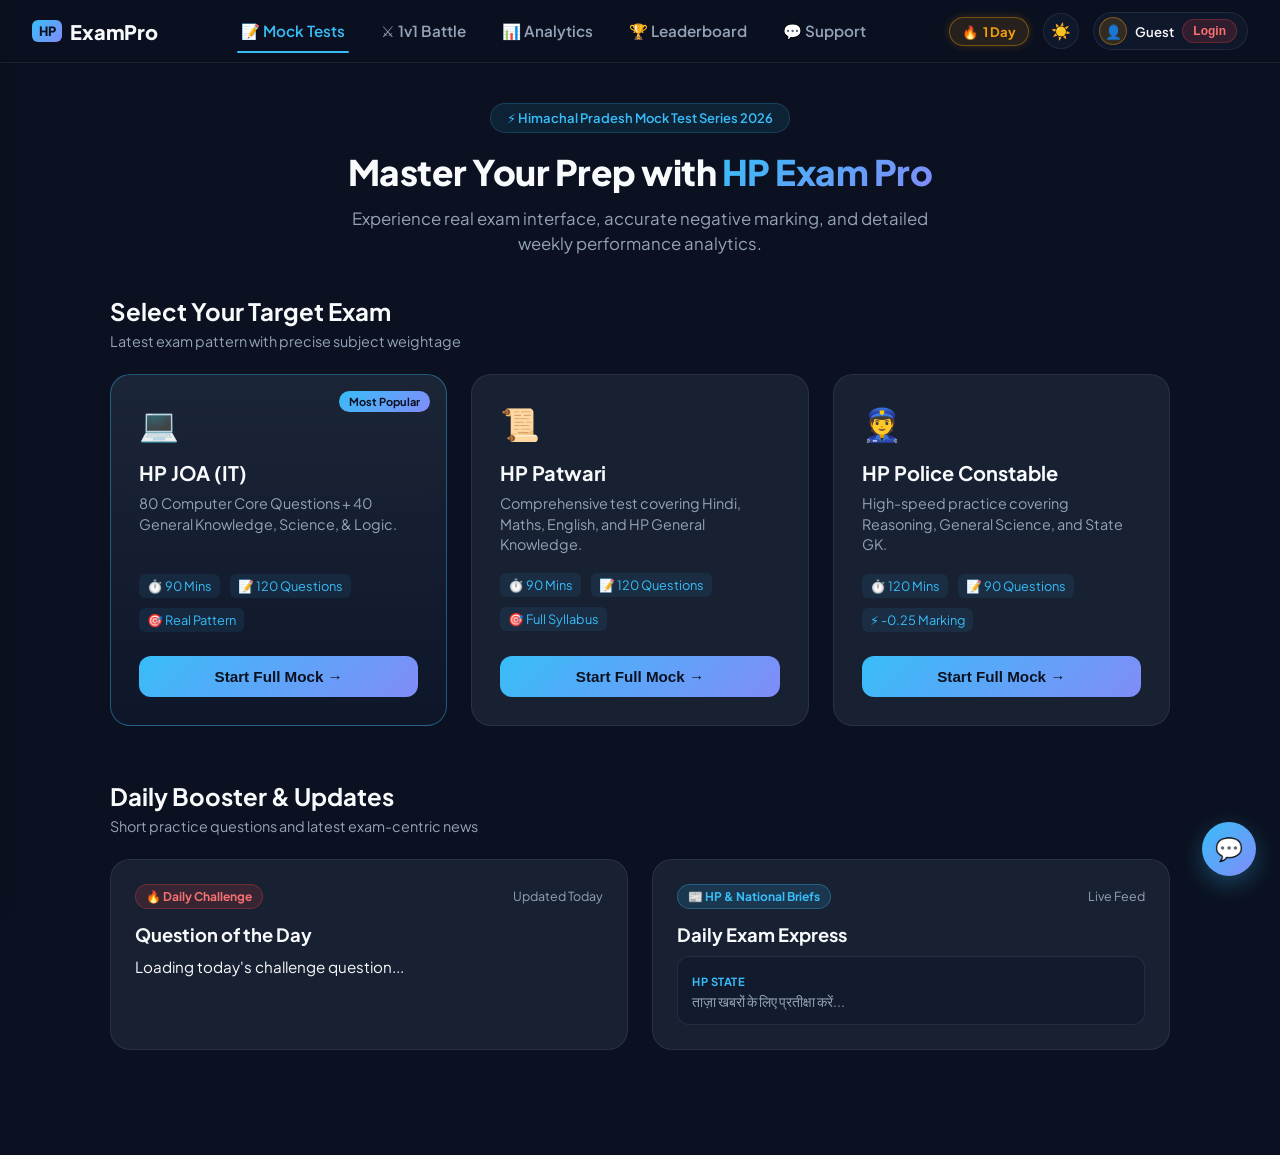
==== commit 2f10f354: "Update index.html" ====
--- a/frontend/index.html
+++ b/frontend/index.html
@@ -164,10 +164,11 @@
 
     <!-- Right: Streak + Theme + User -->
     <div class="nav-right">
-      <div class="nav-streak-pill">
-        <span class="streak-icon" id="streakEmoji">🔥</span>
-        <span class="streak-text" id="streakCount">1 Day</span>
-      </div>
+      <!-- Line 167 badal kar aisi kar do -->
+<div class="nav-streak-pill nav-streak-desktop">
+    <span class="streak-icon" id="streakEmoji">🔥</span>
+    <span class="streak-text" id="streakCount">1 Day</span>
+</div>
       <button class="theme-toggle-btn" id="themeIcon" onclick="toggleTheme()">☀️</button>
       <div class="nav-user-badge">
         <div class="nav-avatar" id="userAvatarChar">👤</div>
@@ -189,7 +190,15 @@
       </div>
       <button class="drawer-close-btn" onclick="toggleMobileMenu()">✕</button>
     </div>
-
+    <!-- Line 192 ke theek baad paste karo -->
+<div class="drawer-streak-card">
+    <span class="d-streak-icon" id="drawerStreakEmoji">🔥</span>
+    <div class="d-streak-info">
+        <span class="d-streak-label">Daily Streak</span>
+        <span class="d-streak-val" id="drawerStreakCount">1 Days</span>
+    </div>
+</div>
+    
     <div class="drawer-links-list">
       <a href="javascript:void(0)" class="drawer-link" onclick="handleMobileNav('Mock Tests')">
         <span>📝</span> Mock Tests
--- a/frontend/style.css
+++ b/frontend/style.css
@@ -1,738 +1,1380 @@
+/* =========================================================
+   HP EXAM PRO - COMPLETE DESIGN SYSTEM & STYLESHEET
+   ========================================================= */
+
+/* 1. Theme Color Variables */
 :root {
-    --bg-app: #f1f5f9;
-    --sidebar: #0f172a;
-    --accent: #2563eb;
-    --pro-gold: #f59e0b;
-    --text-dark: #1e293b;
-    --border: #e2e8f0;
-}
-
-* { margin: 0; padding: 0; box-sizing: border-box; }
-body { font-family: 'Plus Jakarta Sans', sans-serif; background: var(--bg-app); height: 100vh; overflow: hidden; }
-
-/* Desktop Layout Base */
-.app-container { display: flex; height: 100vh; width: 100vw; overflow: hidden; }
-
-/* Hide Mobile Elements on Desktop */
-.mobile-nav, .mobile-sidebar { display: none; }
-
-/* Sidebar Logic */
-.sidebar { 
-    width: 250px; 
-    background: var(--sidebar); 
-    display: flex; 
-    flex-direction: column; 
-    justify-content: space-between; 
-    padding: 25px; 
-    color: white; 
-    flex-shrink: 0; 
-}
-.sidebar-top { flex-grow: 1; }
-
-.brand-container { display: flex; align-items: center; gap: 12px; margin-bottom: 40px; }
-.brand-logo { 
-    width: 40px; height: 40px; background: #1e293b; border-radius: 10px; 
-    display: flex; flex-direction: column; align-items: center; justify-content: center; 
-    border: 1px solid rgba(245, 158, 11, 0.4); 
-}
-.mountain-peak { width: 0; height: 0; border-left: 10px solid transparent; border-right: 10px solid transparent; border-bottom: 12px solid var(--pro-gold); margin-bottom: 2px; }
-.book-base { width: 18px; height: 3px; background: white; border-radius: 1px; }
-.brand-name { font-size: 16px; font-weight: 800; letter-spacing: 1px; }
-.brand-tagline { font-size: 8px; color: #94a3b8; letter-spacing: 1px; }
-
-.nav-item { display: flex; align-items: center; gap: 12px; padding: 12px; color: #94a3b8; cursor: pointer; border-radius: 8px; margin-bottom: 5px; transition: 0.2s; }
-.nav-item:hover, .nav-item.active { background: #1e293b; color: white; }
-.pro-link { background: rgba(245, 158, 11, 0.1); color: var(--pro-gold); border: 1px dashed var(--pro-gold); margin-top: 20px; }
-.pro-link:hover { background: var(--pro-gold) !important; color: white !important; }
-
-/* Profile Pinned at Bottom */
-.user-profile { display: flex; align-items: center; gap: 12px; border-top: 1px solid #1e293b; padding-top: 20px; }
-.avatar-small { width: 38px; height: 38px; background: var(--pro-gold); color: white; border-radius: 10px; display: flex; align-items: center; justify-content: center; font-weight: bold; }
-.user-info { display: flex; flex-direction: column; }
-.user-info small { color: #64748b; font-size: 10px; }
-
-/* Main Content Area */
-.main-content { flex: 1; background: white; margin: 12px; border-radius: 24px; box-shadow: 0 4px 20px rgba(0,0,0,0.05); display: flex; flex-direction: column; overflow: hidden; }
-.page-content { display: none; flex-direction: column; height: 100%; }
-.page-content.active { display: flex; }
-
-.top-bar { padding: 15px 30px; border-bottom: 1px solid var(--border); display: flex; justify-content: space-between; align-items: center; }
-.exam-tag { background: #eff6ff; color: var(--accent); padding: 6px 14px; border-radius: 20px; font-weight: 600; font-size: 13px; }
-
-/* Chat Setup */
-.chat-viewport { flex: 1; padding: 25px; overflow-y: auto; display: flex; flex-direction: column; gap: 20px; background: #fafafa; }
-.message-wrapper { display: flex; gap: 12px; max-width: 82%; }
-.message-wrapper.user { align-self: flex-end; flex-direction: row-reverse; }
-.bubble { padding: 14px 18px; border-radius: 20px; font-size: 15px; line-height: 1.6; }
-.ai .bubble { background: #ffffff; border: 1px solid #eee; border-top-left-radius: 4px; color: #334155; }
-.user .bubble { background: #0f172a; color: white; border-top-right-radius: 4px; }
-
-/* Markdown Styles in Chat */
-.bubble ul, .bubble ol { margin-left: 20px; padding-top: 5px; padding-bottom: 5px; }
-.bubble li { margin-bottom: 4px; }
-.message strong { color: #2d3436; }
-
-/* Input Section */
-.input-section { padding: 20px 30px; border-top: 1px solid #eee; }
-.input-wrapper { display: flex; background: #f1f5f9; padding: 8px 18px; border-radius: 16px; align-items: center; gap: 12px; }
-.input-wrapper input { flex: 1; border: none; background: transparent; padding: 10px; outline: none; font-size: 15px; }
-.send-action { background: var(--sidebar); color: white; border: none; width: 42px; height: 42px; border-radius: 12px; cursor: pointer; }
-
-/* Insights Panel */
-.insights-panel { width: 310px; padding: 20px; display: flex; flex-direction: column; gap: 20px; overflow-y: auto; }
-.info-card { background: white; padding: 18px; border-radius: 18px; border: 1px solid var(--border); }
-.info-card h3 { font-size: 14px; color: var(--accent); margin-bottom: 15px; display: flex; align-items: center; gap: 10px; }
-.exam-entry { padding-bottom: 12px; border-bottom: 1px solid #f1f5f9; margin-bottom: 10px; }
-.exam-status { font-size: 11px; padding: 4px 10px; border-radius: 10px; font-weight: 600; }
-.exam-status.urgent { background: #fee2e2; color: #dc2626; }
-.progress-section { margin-bottom: 15px; }
-.prog-label { display: flex; justify-content: space-between; font-size: 12px; margin-bottom: 6px; font-weight: 600; color: #475569; }
-.prog-bar { height: 7px; background: #f1f5f9; border-radius: 10px; overflow: hidden; }
-.prog-bar .fill { height: 100%; background: var(--accent); transition: 0.5s; }
-.news-card { background: #eff6ff; border-left: 4px solid var(--accent); padding: 15px; border-radius: 8px; }
-.news-card p { font-size: 13px; line-height: 1.5; color: #1e3a8a; font-weight: 500; margin-bottom: 8px; }
-
-/* Placeholders */
-.placeholder-msg { display: flex; flex-direction: column; align-items: center; justify-content: center; height: 100%; color: #cbd5e1; }
-.placeholder-msg i { font-size: 60px; margin-bottom: 20px; opacity: 0.3; }
-
-/* AUTH OVERLAY STYLING */
-.auth-overlay { position: fixed; top: 0; left: 0; width: 100%; height: 100%; background: rgba(15, 23, 42, 0.95); display: flex; align-items: center; justify-content: center; z-index: 10000; }
-.auth-card { background: white; padding: 40px; border-radius: 28px; width: 380px; text-align: center; box-shadow: 0 25px 50px rgba(0,0,0,0.3); }
-.auth-card h2 { margin-bottom: 8px; color: #0f172a; font-weight: 800; }
-.auth-card p { color: #64748b; font-size: 14px; margin-bottom: 25px; }
-.auth-card input { width: 100%; padding: 14px 18px; margin-bottom: 15px; border: 1px solid #e2e8f0; border-radius: 12px; outline: none; font-size: 15px; transition: 0.3s; }
-.auth-card input:focus { border-color: #2563eb; box-shadow: 0 0 0 4px rgba(37, 99, 235, 0.1); }
-.password-field-container { position: relative; width: 100%; margin-bottom: 15px; }
-.password-field-container input { margin-bottom: 0 !important; padding-right: 45px !important; }
-#togglePassword { position: absolute; right: 15px; top: 50%; transform: translateY(-50%); cursor: pointer; color: #64748b; font-size: 14px; }
-/* --- NEW GOOGLE BTN & TABS STYLING --- */
-.google-btn {
-    width: 100%;
-    padding: 12px;
-    background: white;
-    color: #334155;
-    border: 1px solid #cbd5e1;
-    border-radius: 12px;
-    cursor: pointer;
-    font-size: 15px;
-    font-weight: 600;
+  --bg-main: #0b1120;
+  --bg-surface: #0f172a;
+  --card-bg: rgba(30, 41, 59, 0.7);
+  --card-border: rgba(255, 255, 255, 0.08);
+  --accent-primary: #38bdf8;
+  --accent-gradient: linear-gradient(135deg, #38bdf8 0%, #818cf8 100%);
+  --text-main: #f8fafc;
+  --text-muted: #94a3b8;
+  --nav-bg: rgba(11, 17, 32, 0.85);
+}
+
+[data-theme="light"] {
+  --bg-main: #f8fafc;
+  --bg-surface: #ffffff;
+  --card-bg: rgba(255, 255, 255, 0.9);
+  --card-border: rgba(0, 0, 0, 0.08);
+  --accent-primary: #0284c7;
+  --accent-gradient: linear-gradient(135deg, #0284c7 0%, #6366f1 100%);
+  --text-main: #0f172a;
+  --text-muted: #64748b;
+  --nav-bg: rgba(255, 255, 255, 0.9);
+}
+
+/* 2. Global Reset */
+* {
+  margin: 0;
+  padding: 0;
+  box-sizing: border-box;
+}
+
+html {
+  scroll-behavior: smooth;
+}
+
+body {
+  background-color: var(--bg-main);
+  color: var(--text-main);
+  font-family: 'Plus Jakarta Sans', system-ui, -apple-system, sans-serif;
+  min-height: 100vh;
+  transition: background-color 0.3s ease, color 0.3s ease;
+}
+
+/* 3. Navigation Bar */
+.navbar {
+  display: flex;
+  align-items: center;
+  justify-content: space-between;
+  padding: 12px 32px;
+  background: var(--nav-bg);
+  backdrop-filter: blur(16px);
+  -webkit-backdrop-filter: blur(16px);
+  border-bottom: 1px solid var(--card-border);
+  position: sticky;
+  top: 0;
+  z-index: 1000;
+}
+
+.nav-left {
+  display: flex;
+  align-items: center;
+  gap: 12px;
+}
+
+.brand-logo {
+  display: flex;
+  align-items: center;
+  gap: 8px;
+  font-size: 1.25rem;
+  font-weight: 800;
+  color: var(--text-main);
+  letter-spacing: -0.3px;
+  text-decoration: none;
+}
+
+.logo-badge {
+  background: var(--accent-gradient);
+  color: #0b1120;
+  font-size: 0.8rem;
+  font-weight: 800;
+  padding: 3px 7px;
+  border-radius: 6px;
+}
+
+.desktop-nav-links {
+  display: flex;
+  align-items: center;
+  gap: 28px;
+}
+
+.desktop-nav-links .nav-link {
+  text-decoration: none;
+  font-size: 0.95rem;
+  font-weight: 600;
+  color: var(--text-muted);
+  padding: 6px 4px;
+  display: inline-flex;
+  align-items: center;
+  gap: 6px;
+  transition: color 0.2s ease, transform 0.15s ease;
+  position: relative;
+  cursor: pointer;
+}
+
+.desktop-nav-links .nav-link:hover {
+  color: var(--text-main);
+  transform: translateY(-1px);
+}
+
+.desktop-nav-links .nav-link.active {
+  color: var(--accent-primary);
+}
+
+.desktop-nav-links .nav-link.active::after {
+  content: '';
+  position: absolute;
+  bottom: -6px;
+  left: 0;
+  width: 100%;
+  height: 2px;
+  background: var(--accent-primary);
+  border-radius: 2px;
+}
+
+.nav-right {
+  display: flex;
+  align-items: center;
+  gap: 14px;
+}
+
+.nav-streak-pill {
+  display: inline-flex;
+  align-items: center;
+  gap: 5px;
+  padding: 5px 12px;
+  background: rgba(245, 158, 11, 0.12);
+  border: 1px solid rgba(245, 158, 11, 0.4);
+  border-radius: 20px;
+  color: #f59e0b;
+  font-weight: 700;
+  font-size: 0.82rem;
+  box-shadow: 0 0 10px rgba(245, 158, 11, 0.2);
+}
+
+.theme-toggle-btn {
+  background: var(--bg-surface);
+  border: 1px solid var(--card-border);
+  width: 36px;
+  height: 36px;
+  border-radius: 50%;
+  display: flex;
+  align-items: center;
+  justify-content: center;
+  cursor: pointer;
+  font-size: 1rem;
+  color: var(--text-main);
+  transition: transform 0.2s;
+}
+
+.theme-toggle-btn:hover {
+  transform: scale(1.08);
+}
+
+.nav-user-badge {
+  display: inline-flex;
+  align-items: center;
+  gap: 8px;
+  background: var(--bg-surface);
+  border: 1px solid var(--card-border);
+  padding: 4px 10px 4px 5px;
+  border-radius: 24px;
+}
+
+.nav-avatar {
+  width: 28px;
+  height: 28px;
+  background: rgba(245, 158, 11, 0.15);
+  border: 1px solid rgba(245, 158, 11, 0.4);
+  border-radius: 50%;
+  font-weight: 800;
+  font-size: 0.85rem;
+  color: #f59e0b;
+  display: flex;
+  align-items: center;
+  justify-content: center;
+}
+
+.nav-username {
+  font-size: 0.82rem;
+  font-weight: 600;
+  color: var(--text-main);
+  max-width: 120px;
+  white-space: nowrap;
+  overflow: hidden;
+  text-overflow: ellipsis;
+}
+
+.nav-logout-btn {
+  background: rgba(239, 68, 68, 0.15);
+  border: 1px solid rgba(239, 68, 68, 0.3);
+  color: #f87171;
+  padding: 4px 10px;
+  border-radius: 12px;
+  font-size: 0.75rem;
+  font-weight: 700;
+  cursor: pointer;
+  transition: all 0.2s ease;
+}
+
+.nav-logout-btn:hover {
+  background: #ef4444;
+  color: #ffffff;
+}
+
+/* 4. Hamburger & Mobile Drawer */
+.hamburger-btn {
+  display: none;
+  flex-direction: column;
+  gap: 5px;
+  background: transparent;
+  border: none;
+  cursor: pointer;
+  padding: 4px;
+}
+
+.hamburger-btn span {
+  display: block;
+  width: 22px;
+  height: 2px;
+  background: var(--text-main);
+  border-radius: 2px;
+  transition: all 0.3s;
+}
+
+.mobile-nav-drawer {
+  position: fixed;
+  top: 0;
+  left: -280px;
+  width: 260px;
+  height: 100vh;
+  background: #0f172a;
+  border-right: 1px solid var(--card-border);
+  z-index: 2100;
+  display: flex;
+  flex-direction: column;
+  padding: 20px 16px;
+  transition: left 0.3s cubic-bezier(0.4, 0, 0.2, 1);
+  box-shadow: 5px 0 25px rgba(0, 0, 0, 0.5);
+}
+
+[data-theme="light"] .mobile-nav-drawer {
+  background: #ffffff;
+}
+
+.mobile-nav-drawer.open {
+  left: 0;
+}
+
+.mobile-drawer-backdrop {
+  position: fixed;
+  inset: 0;
+  background: rgba(0, 0, 0, 0.6);
+  backdrop-filter: blur(4px);
+  z-index: 2050;
+  display: none;
+}
+
+.mobile-drawer-backdrop.open {
+  display: block;
+}
+
+.drawer-header {
+  display: flex;
+  align-items: center;
+  justify-content: space-between;
+  padding-bottom: 16px;
+  border-bottom: 1px solid var(--card-border);
+  margin-bottom: 16px;
+}
+
+.drawer-close-btn {
+  background: transparent;
+  border: none;
+  color: var(--text-muted);
+  font-size: 1.2rem;
+  cursor: pointer;
+  padding: 4px;
+}
+
+.drawer-links-list {
+  display: flex;
+  flex-direction: column;
+  gap: 12px;
+}
+
+.drawer-link {
+  display: flex;
+  align-items: center;
+  gap: 14px;
+  padding: 12px 14px;
+  border-radius: 12px;
+  color: var(--text-main);
+  text-decoration: none;
+  font-size: 0.95rem;
+  font-weight: 600;
+  background: rgba(255, 255, 255, 0.03);
+  border: 1px solid rgba(255, 255, 255, 0.05);
+  transition: all 0.2s ease;
+}
+
+.drawer-link:hover, .drawer-link.active {
+  background: rgba(56, 189, 248, 0.15);
+  border-color: var(--accent-primary);
+  color: var(--accent-primary);
+  transform: translateX(4px);
+}
+
+/* 5. Dashboard Wrapper & Hero */
+.dashboard-wrapper {
+  max-width: 1100px;
+  margin: 0 auto;
+  padding: 40px 20px 60px 20px;
+}
+
+.hero-section {
+  text-align: center;
+  margin-bottom: 40px;
+}
+
+.hero-badge {
+  display: inline-block;
+  background: rgba(56, 189, 248, 0.1);
+  color: var(--accent-primary);
+  border: 1px solid rgba(56, 189, 248, 0.2);
+  padding: 6px 16px;
+  border-radius: 50px;
+  font-size: 13px;
+  font-weight: 600;
+  margin-bottom: 16px;
+}
+
+.hero-title {
+  font-size: 2.2rem;
+  font-weight: 800;
+  letter-spacing: -0.5px;
+  margin: 0 0 12px 0;
+}
+
+.gradient-text {
+  background: var(--accent-gradient);
+  -webkit-background-clip: text;
+  -webkit-text-fill-color: transparent;
+}
+
+.hero-subtitle {
+  color: var(--text-muted);
+  font-size: 1.05rem;
+  max-width: 620px;
+  margin: 0 auto;
+  line-height: 1.5;
+}
+
+/* 6. Exam Cards Grid */
+.section-heading {
+  margin-bottom: 24px;
+}
+
+.section-heading h2 {
+  font-size: 1.5rem;
+  font-weight: 700;
+  margin: 0 0 6px 0;
+}
+
+.section-heading p {
+  color: var(--text-muted);
+  font-size: 0.9rem;
+}
+
+.exam-grid {
+  display: grid;
+  grid-template-columns: repeat(auto-fit, minmax(300px, 1fr));
+  gap: 24px;
+}
+
+#exams-anchor {
+  scroll-margin-top: 100px;
+}
+
+.exam-card {
+  position: relative;
+  background: var(--card-bg);
+  border: 1px solid var(--card-border);
+  border-radius: 20px;
+  padding: 28px;
+  display: flex;
+  flex-direction: column;
+  transition: transform 0.2s ease, border-color 0.2s ease;
+  backdrop-filter: blur(10px);
+}
+
+.exam-card:hover {
+  transform: translateY(-4px);
+  border-color: rgba(56, 189, 248, 0.4);
+}
+
+.exam-card.featured {
+  border-color: rgba(56, 189, 248, 0.4);
+  background: linear-gradient(180deg, rgba(30, 41, 59, 0.85) 0%, rgba(15, 23, 42, 0.95) 100%);
+}
+
+[data-theme="light"] .exam-card.featured {
+  background: linear-gradient(180deg, #ffffff 0%, #f0f9ff 100%);
+  border-color: rgba(2, 132, 199, 0.35);
+  box-shadow: 0 10px 25px -5px rgba(2, 132, 199, 0.08);
+}
+
+.card-tag.popular {
+  position: absolute;
+  top: 16px;
+  right: 16px;
+  background: var(--accent-gradient);
+  color: #0b1120;
+  font-size: 11px;
+  font-weight: 700;
+  padding: 4px 10px;
+  border-radius: 20px;
+}
+
+.card-icon {
+  font-size: 2rem;
+  margin-bottom: 16px;
+}
+
+.exam-card h3 {
+  font-size: 1.25rem;
+  font-weight: 700;
+  margin: 0 0 8px 0;
+}
+
+.card-desc {
+  color: var(--text-muted);
+  font-size: 0.9rem;
+  line-height: 1.4;
+  margin: 0 0 20px 0;
+}
+
+.card-meta {
+  display: flex;
+  gap: 10px;
+  flex-wrap: wrap;
+  font-size: 0.8rem;
+  color: var(--accent-primary);
+  margin-bottom: 24px;
+  margin-top: auto;
+}
+
+.card-meta span {
+  background: rgba(56, 189, 248, 0.08);
+  padding: 4px 8px;
+  border-radius: 6px;
+}
+
+.btn-start-test {
+  display: flex;
+  justify-content: center;
+  align-items: center;
+  gap: 8px;
+  width: 100%;
+  padding: 12px;
+  background: var(--accent-gradient);
+  color: #0b1120;
+  border: none;
+  border-radius: 12px;
+  font-weight: 700;
+  font-size: 0.95rem;
+  cursor: pointer;
+  text-decoration: none;
+  transition: opacity 0.2s ease;
+}
+
+.btn-start-test:hover {
+  opacity: 0.92;
+}
+
+/* 7. Sub-Views (Analytics & Leaderboard) */
+.sub-view-section {
+  display: flex;
+  flex-direction: column;
+  gap: 24px;
+  margin-top: 50px;
+  scroll-margin-top: 90px;
+  animation: fadeIn 0.25s ease-out;
+}
+
+@keyframes fadeIn {
+  from { opacity: 0; transform: translateY(6px); }
+  to { opacity: 1; transform: translateY(0); }
+}
+
+.view-header {
+  display: flex;
+  justify-content: space-between;
+  align-items: center;
+  margin-bottom: 8px;
+}
+
+.view-header h2 {
+  font-size: 1.6rem;
+  font-weight: 800;
+  margin-bottom: 4px;
+}
+
+.view-header p {
+  color: var(--text-muted);
+  font-size: 0.9rem;
+}
+
+.btn-action-sm {
+  background: var(--card-bg);
+  border: 1px solid var(--card-border);
+  color: var(--text-main);
+  padding: 8px 16px;
+  border-radius: 10px;
+  font-weight: 600;
+  cursor: pointer;
+}
+
+/* KPI Cards */
+.kpi-grid {
+  display: grid;
+  grid-template-columns: repeat(auto-fit, minmax(220px, 1fr));
+  gap: 16px;
+}
+
+.kpi-card {
+  background: var(--card-bg);
+  border: 1px solid var(--card-border);
+  border-radius: 16px;
+  padding: 20px;
+  display: flex;
+  flex-direction: column;
+  backdrop-filter: blur(10px);
+}
+
+.kpi-label {
+  font-size: 0.8rem;
+  font-weight: 600;
+  color: var(--text-muted);
+  margin-bottom: 10px;
+  text-transform: uppercase;
+  letter-spacing: 0.5px;
+}
+
+.kpi-val-group {
+  display: flex;
+  align-items: baseline;
+  justify-content: space-between;
+}
+
+.kpi-val {
+  font-size: 1.8rem;
+  font-weight: 800;
+  font-variant-numeric: tabular-nums;
+}
+
+.text-green { color: #4ade80; }
+.text-yellow { color: #fde047; }
+.text-purple { color: #c084fc; }
+
+.kpi-tag {
+  font-size: 0.72rem;
+  font-weight: 700;
+  padding: 3px 8px;
+  border-radius: 6px;
+}
+
+.kpi-tag.blue { background: rgba(56, 189, 248, 0.15); color: var(--accent-primary); }
+.kpi-tag.green { background: rgba(34, 197, 94, 0.15); color: #4ade80; }
+.kpi-tag.yellow { background: rgba(234, 179, 8, 0.15); color: #fde047; }
+.kpi-tag.purple { background: rgba(192, 132, 252, 0.15); color: #c084fc; }
+
+.analytics-card, .achievements-card {
+  background: var(--card-bg);
+  border: 1px solid var(--card-border);
+  border-radius: 20px;
+  padding: 24px;
+  backdrop-filter: blur(12px);
+}
+
+.card-inner-header {
+  margin-bottom: 18px;
+}
+
+.card-inner-header h3 {
+  font-size: 1.15rem;
+  font-weight: 700;
+  margin-bottom: 4px;
+}
+
+.chart-subtext {
+  font-size: 0.8rem;
+  color: var(--text-muted);
+}
+
+/* History List */
+.history-list {
+  display: flex;
+  flex-direction: column;
+  gap: 12px;
+}
+
+.history-item {
+  display: flex;
+  justify-content: space-between;
+  align-items: center;
+  background: rgba(15, 23, 42, 0.6);
+  border: 1px solid var(--card-border);
+  padding: 14px 18px;
+  border-radius: 14px;
+}
+
+[data-theme="light"] .history-item {
+  background: #f8fafc;
+}
+
+.history-meta h4 {
+  font-size: 0.95rem;
+  font-weight: 700;
+  margin-bottom: 4px;
+}
+
+.history-meta p {
+  font-size: 0.8rem;
+  color: var(--text-muted);
+}
+
+.history-actions {
+  display: flex;
+  gap: 8px;
+}
+
+.btn-review, .btn-re-attempt {
+  padding: 6px 14px;
+  border-radius: 8px;
+  font-size: 0.82rem;
+  font-weight: 700;
+  cursor: pointer;
+  border: 1px solid var(--card-border);
+}
+
+.btn-review {
+  background: rgba(56, 189, 248, 0.1);
+  color: var(--accent-primary);
+  border-color: rgba(56, 189, 248, 0.25);
+}
+
+.btn-re-attempt {
+  background: rgba(234, 179, 8, 0.1);
+  color: #fde047;
+  border-color: rgba(234, 179, 8, 0.25);
+}
+
+/* Leaderboard Podium & Filter */
+.leaderboard-controls .filter-select {
+  background: #1e293b;
+  border: 1.5px solid var(--accent-primary);
+  color: #ffffff;
+  padding: 8px 16px;
+  border-radius: 12px;
+  font-size: 0.9rem;
+  font-weight: 700;
+  outline: none;
+  cursor: pointer;
+}
+
+[data-theme="light"] .leaderboard-controls .filter-select {
+  background: #ffffff;
+  color: #0f172a;
+}
+
+.podium-grid {
+  display: grid;
+  grid-template-columns: 1fr 1.1fr 1fr;
+  gap: 16px;
+  align-items: flex-end;
+}
+
+.podium-card {
+  background: var(--card-bg);
+  border: 1px solid var(--card-border);
+  border-radius: 20px;
+  padding: 24px 16px;
+  text-align: center;
+  position: relative;
+  display: flex;
+  flex-direction: column;
+  align-items: center;
+}
+
+.podium-card.rank-1 {
+  border-color: rgba(234, 179, 8, 0.6);
+  background: linear-gradient(180deg, rgba(234, 179, 8, 0.15) 0%, var(--card-bg) 100%);
+  transform: translateY(-8px);
+  box-shadow: 0 0 25px rgba(234, 179, 8, 0.25);
+  animation: pulseGold 3s infinite ease-in-out;
+}
+
+.podium-card.rank-1 .crown-icon {
+  display: inline-block;
+  font-size: 2rem;
+  animation: floatCrown 2.5s infinite ease-in-out;
+}
+
+@keyframes floatCrown {
+  0%, 100% { transform: translateY(0) rotate(0deg); }
+  50% { transform: translateY(-6px) rotate(4deg); }
+}
+
+@keyframes pulseGold {
+  0%, 100% { box-shadow: 0 0 20px rgba(234, 179, 8, 0.2); }
+  50% { box-shadow: 0 0 35px rgba(234, 179, 8, 0.45); }
+}
+
+.podium-badge {
+  font-size: 0.72rem;
+  font-weight: 800;
+  background: rgba(255, 255, 255, 0.08);
+  padding: 3px 8px;
+  border-radius: 12px;
+  margin-bottom: 12px;
+}
+
+.podium-badge.top {
+  background: #eab308;
+  color: #0b1120;
+}
+
+.podium-avatar {
+  width: 50px;
+  height: 50px;
+  border-radius: 50%;
+  background: rgba(56, 189, 248, 0.2);
+  color: var(--accent-primary);
+  display: flex;
+  align-items: center;
+  justify-content: center;
+  font-weight: 800;
+  font-size: 1.1rem;
+  margin-bottom: 8px;
+}
+
+.podium-avatar.gold {
+  background: #eab308;
+  color: #0b1120;
+}
+
+.podium-score {
+  font-size: 0.9rem;
+  font-weight: 700;
+  color: var(--text-muted);
+  margin-top: 4px;
+}
+
+.podium-score.highlight {
+  color: #4ade80;
+  font-size: 1rem;
+}
+
+/* Leaderboard Table */
+.leaderboard-table-card {
+  width: 100%;
+  background: var(--card-bg);
+  border: 1px solid var(--card-border);
+  border-radius: 16px;
+  overflow: hidden;
+}
+
+.table-responsive-wrapper {
+  width: 100%;
+  overflow-x: auto;
+}
+
+.leaderboard-table {
+  width: 100%;
+  border-collapse: collapse;
+  text-align: left;
+}
+
+.leaderboard-table th {
+  font-size: 0.75rem;
+  font-weight: 700;
+  color: var(--text-muted);
+  padding: 12px 14px;
+  border-bottom: 1px solid rgba(255, 255, 255, 0.08);
+  white-space: nowrap;
+}
+
+.leaderboard-table td {
+  padding: 12px 14px;
+  border-bottom: 1px solid rgba(255, 255, 255, 0.04);
+}
+
+.rank-badge {
+  font-weight: 800;
+  color: var(--text-muted);
+}
+
+.aspirant-cell {
+  display: flex;
+  align-items: center;
+  gap: 8px;
+}
+
+.avatar-mini {
+  width: 26px;
+  height: 26px;
+  background: rgba(56, 189, 248, 0.2);
+  color: #38bdf8;
+  border-radius: 50%;
+  display: flex;
+  align-items: center;
+  justify-content: center;
+  font-size: 0.75rem;
+  font-weight: 700;
+  flex-shrink: 0;
+}
+
+.score-pill {
+  color: #22c55e;
+  font-weight: 800;
+  font-family: monospace;
+  font-size: 0.95rem;
+}
+
+/* Badges & Achievements */
+.badges-grid {
+  display: grid;
+  grid-template-columns: repeat(auto-fit, minmax(140px, 1fr));
+  gap: 14px;
+}
+
+.badge-item {
+  background: rgba(15, 23, 42, 0.6);
+  border: 1px solid var(--card-border);
+  border-radius: 14px;
+  padding: 16px 12px;
+  text-align: center;
+  display: flex;
+  flex-direction: column;
+  align-items: center;
+  gap: 6px;
+  transition: transform 0.2s;
+}
+
+[data-theme="light"] .badge-item {
+  background: #f8fafc;
+}
+
+.badge-item.unlocked {
+  border-color: rgba(234, 179, 8, 0.4);
+  box-shadow: 0 0 16px rgba(234, 179, 8, 0.1);
+}
+
+.badge-item.locked {
+  opacity: 0.45;
+  filter: grayscale(1);
+}
+
+.b-icon {
+  font-size: 1.8rem;
+}
+
+.b-name {
+  font-size: 0.82rem;
+  font-weight: 700;
+}
+
+.b-status {
+  font-size: 0.7rem;
+  color: var(--accent-primary);
+  font-weight: 600;
+}
+
+.badge-item.unlocked .b-status {
+  color: #eab308;
+}
+
+/* 8. Daily Feed Section */
+.daily-feed-section {
+  margin-bottom: 45px;
+}
+
+.daily-grid {
+  display: grid;
+  grid-template-columns: 1fr 1fr;
+  gap: 24px;
+}
+
+.feed-card {
+  background: var(--card-bg);
+  border: 1px solid var(--card-border);
+  border-radius: 20px;
+  padding: 24px;
+  backdrop-filter: blur(12px);
+  display: flex;
+  flex-direction: column;
+}
+
+.feed-card-header {
+  display: flex;
+  justify-content: space-between;
+  align-items: center;
+  margin-bottom: 14px;
+}
+
+.feed-badge {
+  font-size: 0.75rem;
+  font-weight: 700;
+  padding: 4px 10px;
+  border-radius: 20px;
+}
+
+.feed-badge.live {
+  background: rgba(239, 68, 68, 0.15);
+  color: #f87171;
+  border: 1px solid rgba(239, 68, 68, 0.3);
+}
+
+.feed-badge.news {
+  background: rgba(56, 189, 248, 0.15);
+  color: var(--accent-primary);
+  border: 1px solid rgba(56, 189, 248, 0.3);
+}
+
+.feed-timer, .feed-date {
+  font-size: 0.78rem;
+  color: var(--text-muted);
+}
+
+.qotd-title, .ca-title {
+  font-size: 1.15rem;
+  font-weight: 700;
+  margin: 0 0 10px 0;
+}
+
+.qotd-text {
+  font-size: 0.95rem;
+  color: var(--text-main);
+  line-height: 1.5;
+  margin-bottom: 16px;
+}
+
+.qotd-options {
+  display: grid;
+  grid-template-columns: 1fr 1fr;
+  gap: 10px;
+}
+
+.daily-opt-btn, .qotd-opt-btn {
+  background: rgba(15, 23, 42, 0.7);
+  border: 1px solid var(--card-border);
+  color: var(--text-main);
+  padding: 10px 14px;
+  border-radius: 10px;
+  font-size: 0.88rem;
+  text-align: left;
+  cursor: pointer;
+  transition: all 0.2s ease;
+}
+
+[data-theme="light"] .daily-opt-btn, [data-theme="light"] .qotd-opt-btn {
+  background: #f1f5f9;
+}
+
+.daily-opt-btn:hover:not(:disabled), .qotd-opt-btn:hover:not(:disabled) {
+  background: rgba(56, 189, 248, 0.1);
+  border-color: var(--accent-primary);
+}
+
+.daily-opt-btn.correct, .qotd-opt-btn.correct {
+  background: rgba(34, 197, 94, 0.2) !important;
+  border-color: #22c55e !important;
+  color: #4ade80 !important;
+}
+
+.daily-opt-btn.wrong, .qotd-opt-btn.wrong {
+  background: rgba(239, 68, 68, 0.2) !important;
+  border-color: #ef4444 !important;
+  color: #f87171 !important;
+}
+
+.qotd-feedback {
+  margin-top: 12px;
+  font-size: 0.85rem;
+  font-weight: 600;
+  min-height: 20px;
+}
+
+.ca-list {
+  display: flex;
+  flex-direction: column;
+  gap: 12px;
+}
+
+.ca-item {
+  background: rgba(15, 23, 42, 0.5);
+  border: 1px solid var(--card-border);
+  padding: 12px 14px;
+  border-radius: 12px;
+}
+
+[data-theme="light"] .ca-item {
+  background: #f8fafc;
+}
+
+.ca-tag {
+  display: inline-block;
+  font-size: 0.7rem;
+  font-weight: 700;
+  color: var(--accent-primary);
+  text-transform: uppercase;
+  margin-bottom: 4px;
+  letter-spacing: 0.5px;
+}
+
+.ca-item p {
+  font-size: 0.85rem;
+  color: var(--text-muted);
+  line-height: 1.45;
+  margin: 0;
+}
+
+/* 9. Floating Chatbot Widget */
+.chat-widget {
+  position: fixed;
+  bottom: 24px;
+  right: 24px;
+  z-index: 1000;
+}
+
+.chat-toggle-btn {
+  width: 54px;
+  height: 54px;
+  border-radius: 50%;
+  background: var(--accent-gradient);
+  border: none;
+  cursor: pointer;
+  box-shadow: 0 8px 24px rgba(56, 189, 248, 0.3);
+  display: flex;
+  align-items: center;
+  justify-content: center;
+  font-size: 1.4rem;
+  color: #0b1120;
+  transition: transform 0.2s ease;
+}
+
+.chat-toggle-btn:hover {
+  transform: scale(1.06);
+}
+
+.chat-window {
+  display: none;
+  position: absolute;
+  bottom: 70px;
+  right: 0;
+  width: 360px;
+  height: 480px;
+  background: var(--bg-surface);
+  border: 1px solid var(--card-border);
+  border-radius: 20px;
+  box-shadow: 0 16px 40px rgba(0, 0, 0, 0.4);
+  flex-direction: column;
+  overflow: hidden;
+  backdrop-filter: blur(16px);
+}
+
+.chat-window.active {
+  display: flex;
+}
+
+.chat-header {
+  padding: 16px;
+  background: var(--card-bg);
+  border-bottom: 1px solid var(--card-border);
+  display: flex;
+  justify-content: space-between;
+  align-items: center;
+}
+
+.chat-header-info {
+  display: flex;
+  align-items: center;
+  gap: 10px;
+}
+
+.online-dot {
+  width: 8px;
+  height: 8px;
+  background: #22c55e;
+  border-radius: 50%;
+  box-shadow: 0 0 8px #22c55e;
+}
+
+.chat-header h4 {
+  font-size: 0.95rem;
+  margin: 0;
+}
+
+.chat-header p {
+  font-size: 0.75rem;
+  color: var(--text-muted);
+  margin: 2px 0 0 0;
+}
+
+.chat-close-btn {
+  background: none;
+  border: none;
+  color: var(--text-muted);
+  font-size: 1.1rem;
+  cursor: pointer;
+}
+
+.chat-messages {
+  flex: 1;
+  padding: 16px;
+  overflow-y: auto;
+  display: flex;
+  flex-direction: column;
+  gap: 12px;
+}
+
+.chat-msg {
+  max-width: 80%;
+  padding: 10px 14px;
+  border-radius: 14px;
+  font-size: 0.88rem;
+  line-height: 1.4;
+}
+
+.chat-msg.bot {
+  background: var(--card-bg);
+  border: 1px solid var(--card-border);
+  color: var(--text-main);
+  align-self: flex-start;
+  border-bottom-left-radius: 4px;
+}
+
+.chat-msg.user {
+  background: var(--accent-gradient);
+  color: #0b1120;
+  font-weight: 500;
+  align-self: flex-end;
+  border-bottom-right-radius: 4px;
+}
+
+.chat-input-area {
+  padding: 12px;
+  background: var(--card-bg);
+  border-top: 1px solid var(--card-border);
+  display: flex;
+  gap: 8px;
+}
+
+.chat-input-area input {
+  flex: 1;
+  background: var(--bg-surface);
+  border: 1px solid var(--card-border);
+  padding: 10px 14px;
+  border-radius: 10px;
+  color: var(--text-main);
+  outline: none;
+  font-size: 0.88rem;
+}
+
+.chat-send-btn {
+  background: var(--accent-primary);
+  border: none;
+  color: #0b1120;
+  padding: 0 14px;
+  border-radius: 10px;
+  font-weight: bold;
+  cursor: pointer;
+}
+
+/* 10. Sleek Custom Scrollbars */
+* {
+  scrollbar-width: thin;
+  scrollbar-color: rgba(56, 189, 248, 0.25) transparent;
+}
+
+::-webkit-scrollbar {
+  width: 6px;
+  height: 6px;
+}
+
+::-webkit-scrollbar-track {
+  background: transparent;
+}
+
+::-webkit-scrollbar-thumb {
+  background: rgba(255, 255, 255, 0.15);
+  border-radius: 10px;
+}
+
+::-webkit-scrollbar-thumb:hover {
+  background: var(--accent-primary);
+}
+
+/* 11. Responsive Breakpoints */
+@media (max-width: 860px) {
+  .hamburger-btn {
     display: flex;
-    align-items: center;
-    justify-content: center;
-    gap: 10px;
-    transition: background 0.2s;
-    box-shadow: 0 1px 3px rgba(0,0,0,0.05);
-}
-.google-btn:hover { background: #f8fafc; }
-
-.auth-divider {
-    display: flex;
-    align-items: center;
-    text-align: center;
-    margin: 15px 0;
-    color: #94a3b8;
-    font-size: 12px;
-}
-.auth-divider::before, .auth-divider::after {
-    content: '';
-    flex: 1;
-    border-bottom: 1px solid #e2e8f0;
-}
-.auth-divider span { padding: 0 10px; }
-
-.auth-tabs {
-    display: flex;
-    gap: 10px;
-    margin-bottom: 15px;
-    background: #f1f5f9;
-    padding: 5px;
-    border-radius: 10px;
-}
-.auth-tabs button {
-    flex: 1;
-    padding: 10px;
-    border: none;
-    background: transparent;
-    border-radius: 8px;
-    cursor: pointer;
-    font-size: 14px;
-    font-weight: 600;
-    color: #64748b;
-    transition: all 0.3s;
-}
-.auth-tabs button.active {
-    background: white;
-    color: #2563eb;
-    box-shadow: 0 1px 3px rgba(0,0,0,0.1);
-}
-
-/* ========================================= */
-/* --- MOBILE & TABLET RESPONSIVENESS --- */
-/* ========================================= */
-
-@media (max-width: 850px) {
-    /* 1. बेस रिसेट */
-    body { overflow-y: auto; height: auto; }
-    .app-container { flex-direction: column; height: auto; overflow: visible; }
-    
-    /* 2. नेवबार और साइडबार सेटिंग्स */
-    .sidebar { display: none !important; }
-    .mobile-nav { display: flex; justify-content: space-between; align-items: center; padding: 15px 20px; background: #0f172a; color: white; position: sticky; top: 0; z-index: 1001; }
-    
-    .mobile-sidebar { display: none; flex-direction: column; background: #0f172a; position: fixed; top: 60px; left: 0; width: 250px; height: calc(100vh - 60px); z-index: 1000; padding: 20px; box-shadow: -5px 0 15px rgba(0,0,0,0.2); }
-    .mobile-sidebar a { color: white !important; text-decoration: none; padding: 15px 10px; border-bottom: 1px solid #1e293b; font-size: 16px; display: block; }
-    .menu-icon span { display: block; width: 25px; height: 3px; background: white; margin: 5px 0; border-radius: 2px; }
-
-        /* मोबाइल नेवबार के लोगो को टेक्स्ट के साथ सेट करना */
-    .nav-brand-group {
-        display: flex;
-        align-items: center;
-        gap: 10px;
-    }
-
-    .brand-logo.mini {
-        transform: scale(0.65); /* लोगो को थोड़ा छोटा करने के लिए */
-        margin-right: -8px;
-    }
-
-    /* चैट में रोबोट की जगह लोगो वाला अवतार */
-    .bot-avatar-logo {
-        width: 35px;
-        height: 35px;
-        background: #1e293b;
-        border-radius: 8px;
-        display: flex;
-        flex-direction: column;
-        align-items: center;
-        justify-content: center;
-        flex-shrink: 0;
-        border: 1px solid rgba(245, 158, 11, 0.4);
-    }
-    
-    /* चैट के अंदर वाले लोगो के पहाड़ और बेस को छोटा करना */
-    .bot-avatar-logo .mountain-peak { border-bottom-width: 8px; border-left-width: 7px; border-right-width: 7px; }
-    .bot-avatar-logo .book-base { width: 12px; height: 2px; }
-
-       /* 3. GEMINI STYLE CHAT (फुल स्क्रीन) */
-        /* 3. GEMINI STYLE CHAT (फुल स्क्रीन) */
-    .main-content { 
-        width: 100% !important; 
-        order: 1 !important; 
-        
-        /* vh की जगह dvh (Dynamic Viewport Height) - यह URL बार को इग्नोर करेगा */
-        height: calc(100dvh - 60px) !important; 
-        min-height: calc(100dvh - 60px) !important; 
-        
-        display: flex !important;
-        flex-direction: column !important;
-        margin: 0 !important; 
-        border-radius: 0 !important; 
-        background: white !important; 
-    }
-    
-    .page-content.active {
-        display: flex !important;
-        flex-direction: column !important;
-        flex: 1 1 auto !important;
-        height: 100% !important;
-    }
-
-    .chat-viewport {
-        flex: 1 1 auto !important; 
-        overflow-y: auto !important; 
-        padding-bottom: 15px !important;
-    }
-
-    /* इनपुट सेक्शन का मास्टर-लॉक (यह स्क्रीन के नीचे चिपका रहेगा) */
-    .input-section {
-        flex: 0 0 auto !important; 
-        width: 100% !important;
-        padding: 15px !important;
-        background: white !important;
-        border-top: 1px solid #e2e8f0 !important;
-        
-        /* यह जादू इसे कटने से रोकेगा */
-        position: sticky !important;
-        bottom: 0 !important;
-        z-index: 100 !important;
-    }
-
-    
-    .message-wrapper { max-width: 90%; }
-
-    /* 4. EXAM CARDS (चैट के नीचे छुप जाएंगे) */
-    .insights-panel { 
-        order: 2 !important; 
-        width: 100% !important; 
-        background: #f8fafc !important; 
-        border-top: 1px solid #e2e8f0 !important; 
-        padding: 20px !important;
-    }
-}
-/* --- 🚨 ID SELECTOR का इस्तेमाल (ताकि पुरानी CSS हार मान जाए) --- */
-#mobile-sidebar {
-    position: fixed !important;
-    top: 0 !important;
-    left: -280px !important; /* शुरू में स्क्रीन से बाहर बाईं तरफ */
-    width: 260px !important;
-    height: 100vh !important;
-    background-color: #1e293b !important; /* आपका डार्क थीम कलर */
-    z-index: 99999 !important; /* सबसे ऊपर तैरने के लिए */
-    transition: left 0.3s ease-in-out !important;
-    display: block !important;
-    visibility: visible !important;
-}
-
-/* 🚀 जैसे ही JS इस पर 'open' क्लास लगाएगी, यह दौड़कर स्क्रीन पर आ जाएगा */
-#mobile-sidebar.open {
-    left: 0 !important;
-    transform: translateX(0) !important;
-    display: block !important;
-    visibility: visible !important;
-}
-
-/* 📱 Mobile View ke liye palette opener button responsive setting */
+  }
+
+  .desktop-nav-links {
+    display: none !important;
+  }
+
+  .navbar {
+    padding: 10px 14px;
+    flex-wrap: nowrap;
+  }
+
+  .nav-streak-pill {
+    padding: 4px 8px;
+    font-size: 0.76rem;
+  }
+
+  .theme-toggle-btn {
+    width: 32px;
+    height: 32px;
+    font-size: 0.85rem;
+  }
+
+  .nav-username {
+    display: none;
+  }
+
+  .daily-grid {
+    grid-template-columns: 1fr;
+  }
+
+  .qotd-options {
+    grid-template-columns: 1fr;
+  }
+
+  .podium-grid {
+    grid-template-columns: 1fr;
+  }
+
+  .podium-card.rank-1 {
+    order: -1;
+    transform: none;
+  }
+
+  .badges-grid {
+    display: flex !important;
+    overflow-x: auto !important;
+    scroll-snap-type: x mandatory;
+    gap: 12px !important;
+    padding-bottom: 8px;
+  }
+
+  .badge-item {
+    flex: 0 0 140px;
+    min-width: 140px;
+    scroll-snap-align: start;
+  }
+}
+
+@media (max-width: 480px) {
+  .hero-title {
+    font-size: 1.75rem;
+  }
+
+  .chat-widget {
+    bottom: 16px;
+    right: 16px;
+  }
+
+  .chat-window {
+    position: fixed;
+    top: 0;
+    bottom: 0;
+    left: 0;
+    right: 0;
+    width: 100vw;
+    height: 100dvh;
+    border-radius: 0;
+  }
+}
+
+/* =========================================================
+   ATTEMPT HISTORY CONTAINER SCROLLBAR FIX
+   ========================================================= */
+
+.history-list {
+  display: flex;
+  flex-direction: column;
+  gap: 12px;
+  max-height: 360px; /* 4-5 items ke baad smooth scroll aane ke liye */
+  overflow-y: auto;
+  padding-right: 6px; /* Scrollbar aur Retake button ke beech gap */
+  scrollbar-gutter: stable;
+}
+
+/* Firefox */
+.history-list {
+  scrollbar-width: thin;
+  scrollbar-color: rgba(56, 189, 248, 0.3) transparent;
+}
+
+/* Chrome, Edge, Safari */
+.history-list::-webkit-scrollbar {
+  width: 6px;
+}
+
+.history-list::-webkit-scrollbar-track {
+  background: transparent;
+}
+
+.history-list::-webkit-scrollbar-thumb {
+  background: rgba(255, 255, 255, 0.15);
+  border-radius: 10px;
+}
+
+.history-list::-webkit-scrollbar-thumb:hover {
+  background: var(--accent-primary, #38bdf8);
+}
+
+/* =========================================================
+   MOBILE STREAK IN DRAWER FIX
+   ========================================================= */
+
+/* Mobile screen par Top Navbar se streak hide karna */
 @media (max-width: 768px) {
-    #mobile-palette-toggle {
-        display: inline-block !important; /* Mobile par button show hoga */
-    }
-}
-/* 🔥 मोबाइल मेनू बटन को साइडबार के ऊपर दिखाने के लिए */
-.menu-icon, .mobile-nav .menu-icon {
-    z-index: 1100 !important; /* साइडबार से ऊपर रखने के लिए */
-    position: relative;
-}
-
-/* अगर आपका साइडबार खुलने पर उसके पीछे ब्लैक शेड (Overlay) आता है, तो उसे बंद करने के लिए बाहर क्लिक करने का लॉजिक भी काम करेगा */
-
-/* ==================== 📱 MOBILE RESPONSIVE SUPER PATCH ==================== */
-@media (max-width: 768px) {
-    
-    /* 1. हैमबर्गर (3-Lines) आइकॉन को साइडबार के ऊपर चमकाने के लिए */
-    .mobile-nav {
-        z-index: 1200 !important; /* साइडबार की परत से ऊपर रखें */
-    }
-    
-    .menu-icon {
-        z-index: 1300 !important;
-        position: relative !important;
-    }
-
-    #mobile-sidebar {
-        z-index: 1100 !important; /* साइडबार की परत को नीचे लॉक करें */
-    }
-
-    /* 2. मोबाइल पैलेट को दूर जाने से रोकने के लिए (इसे स्क्रीन के नीचे सुंदर बॉटम-शीट बनाएं) */
-    #quiz-navigation-palette {
-        position: fixed !important;
-        bottom: 0 !important;
-        left: 0 !important;
-        width: 100% !important;
-        background: #1e293b !important; /* कड़क डार्क बैकग्राउंड */
-        z-index: 1000 !important;
-        border-radius: 20px 20px 0 0 !important; /* ऊपर से सुंदर गोल कोने */
-        box-shadow: 0 -8px 30px rgba(0, 0, 0, 0.6) !important;
-        border-top: 2px solid #334155 !important;
-        padding: 12px 20px !important;
-        margin-bottom: 0 !important;
-    }
-
-    /* मोबाइल स्क्रीन पर सर्कल्स की ग्रिड को सुगठित (Compact) रखना */
-    #palette-grid {
-        grid-template-columns: repeat(6, 1fr) !important; /* मोबाइल पर एक लाइन में 6 गोले */
-        gap: 8px !important;
-        max-height: 110px !important; /* ज़्यादा सवाल होने पर इसी डिब्बे में स्क्रॉल आ जाए */
-        overflow-y: auto !important;
-        padding-bottom: 5px;
-    }
-
-    /* मोबाइल अंगूठे के हिसाब से गोलों का साइज थोड़ा सा छोटा करना */
-    #palette-grid div {
-        width: 35px !important;
-        height: 35px !important;
-        font-size: 13px !important;
-    }
-
-    /* एक्टिव क्विज़ कार्ड के नीचे खाली जगह बनाना ताकि नीचे वाले बटन पैलेट के पीछे न छुपें */
-    #active-quiz-view {
-        margin-bottom: 190px !important;
-    }
-}
-/* 🎨 पेज हेडिंग्स विजिबिलिटी फिक्स (व्हाइट बैकग्राउंड पर डार्क टेक्स्ट) */
-.page-content > h1,
-.page-content > h2,
-.page-content > h3 {
-    color: #0f172a !important; /* इससे हेडिंग गहरे काले/स्लेट रंग की हो जाएगी */
-    font-weight: 800 !important;
-    margin-top: 15px !important;
-    margin-bottom: 15px !important;
-}
-
-/* HP Exam Pro - Premium Card Styling */
-.pro-card {
-    background: #ffffff;
-    border: 2px solid #0088cc;
-    border-radius: 12px;
-    padding: 30px;
-    max-width: 350px;
-    margin: 20px auto;
-    text-align: center;
-    box-shadow: 0 4px 15px rgba(0, 0, 0, 0.05);
-}
-
-.price {
-    font-size: 32px;
-    font-weight: bold;
-    color: #333;
-    margin: 15px 0;
-}
-
-.price span {
-    font-size: 16px;
-    color: #666;
-}
-
-.features {
-    list-style: none;
-    padding: 0;
-    margin: 20px 0;
-    text-align: left;
-}
-
-.features li {
-    margin-bottom: 12px;
-    font-size: 14px;
-    color: #444;
-}
-
-.direct-pay-btn {
-    background: linear-gradient(135deg, #0088cc, #00a2ff);
-    color: white;
-    font-weight: bold;
-    border: none;
-    padding: 12px 25px;
-    border-radius: 8px;
-    cursor: pointer;
-    font-size: 16px;
-    width: 100%;
-    transition: all 0.3s ease;
-    box-shadow: 0 4px 15px rgba(0, 136, 204, 0.3);
-}
-
-.direct-pay-btn:hover {
-    transform: translateY(-2px);
-    box-shadow: 0 6px 20px rgba(0, 136, 204, 0.5);
-}
-
-.trust-badge {
-    margin-top: 15px;
-    font-size: 11px;
-    color: #666;
-    background: #f4f7f6;
-    padding: 6px 10px;
-    border-radius: 5px;
-    display: inline-block;
-}
-
-/* ================= ⚔️ 1v1 ARENA & AURA SYSTEM ================= */
-.battle-hud {
-    width: 100%;
-    display: none;
-    align-items: center;
-    justify-content: space-between;
-    background: rgba(15, 23, 42, 0.9);
-    backdrop-filter: blur(12px);
-    border-bottom: 1px solid #1e293b;
-    padding: 16px 40px;
-    box-shadow: 0 10px 30px rgba(0,0,0,0.8);
-    z-index: 10;
-}
-
-.hud-player {
-    display: flex;
-    align-items: center;
-    gap: 16px;
-    width: 38%;
-}
-
-.hud-player.opponent {
-    flex-direction: row-reverse;
-    text-align: right;
-}
-
-.hud-avatar-wrapper {
-    position: relative;
-    width: 60px; height: 60px;
-    display: flex; align-items: center; justify-content: center;
-    flex-shrink: 0;
-}
-
-.hud-avatar {
-    width: 55px; height: 55px;
-    border-radius: 50%;
-    display: flex; align-items: center; justify-content: center;
-    font-size: 26px;
-    background: #0b0f19;
-    position: relative;
-    z-index: 2;
-}
-
-/* 👑 THE GOD MAKER HUD AURA */
-.god-hud-aura {
-    border: 2px solid #facc15;
-    animation: godMakerPulse 2s infinite alternate, goldFlash 4s infinite;
-}
-.god-hud-aura::before {
-    content: ''; position: absolute;
-    top: -6px; left: -6px; right: -6px; bottom: -6px;
-    border-radius: 50%;
-    border-top: 2px solid #22c55e; border-bottom: 2px solid #22c55e;
-    animation: spinRing 3s linear infinite;
-}
-.god-hud-aura::after {
-    content: ''; position: absolute;
-    top: -10px; left: -10px; right: -10px; bottom: -10px;
-    border-radius: 50%;
-    border-left: 2px dashed #facc15; border-right: 2px dashed #facc15;
-    animation: spinRing 5s linear infinite reverse;
-}
-@keyframes spinRing { 100% { transform: rotate(360deg); } }
-@keyframes godMakerPulse { 
-    0% { box-shadow: 0 0 15px #eab308, inset 0 0 10px #ca8a04; }
-    100% { box-shadow: 0 0 35px #fde047, inset 0 0 20px #facc15; transform: scale(1.04); }
-}
-@keyframes goldFlash {
-    0%, 93%, 97%, 100% {}
-    94%, 96% { 
-        box-shadow: 0 0 80px #fff, 0 0 140px #fef08a; 
-        background: #fff; border-color: #fff;
-    }
-}
-
-.opp-hud-aura {
-    border: 2px solid #ef4444;
-    box-shadow: 0 0 20px rgba(239, 68, 68, 0.6);
-}
-
-.matrix-particle {
-    position: absolute; color: #22c55e;
-    font-family: monospace; font-weight: 900; font-size: 15px;
-    pointer-events: none; text-shadow: 0 0 8px #22c55e;
-    z-index: 1;
-    animation: flyMatrix 1.5s ease-out forwards;
-}
-@keyframes flyMatrix {
-    0% { transform: translate(-50%, -50%) scale(0.5); opacity: 1; }
-    100% { transform: translate(var(--tx), var(--ty)) scale(1.3); opacity: 0; }
-}
-
-.hud-info { width: 100%; }
-.hud-meta-row {
-    display: flex;
-    justify-content: space-between;
-    align-items: center;
-    margin-bottom: 6px;
-}
-.hud-name { font-size: 14px; font-weight: 900; letter-spacing: 0.5px; }
-.hud-rank-tag { font-size: 11px; font-weight: 800; }
-
-.progress-track {
-    width: 100%; height: 12px;
-    background: #111827;
-    border-radius: 6px;
-    overflow: hidden;
-    border: 1px solid #1f2937;
-}
-
-.progress-bar-god {
-    height: 100%; width: 0%;
-    background: linear-gradient(90deg, #ca8a04, #facc15, #fef08a);
-    box-shadow: 0 0 15px #facc15;
-    transition: width 0.4s cubic-bezier(0.4, 0, 0.2, 1);
-}
-
-.progress-bar-opp {
-    height: 100%; width: 0%;
-    background: linear-gradient(90deg, #991b1b, #ef4444, #f87171);
-    box-shadow: 0 0 15px #ef4444;
-    transition: width 0.4s cubic-bezier(0.4, 0, 0.2, 1);
-}
-
-.hud-center {
-    display: flex;
-    flex-direction: column;
-    align-items: center;
-    justify-content: center;
-    min-width: 140px;
-    gap: 6px;
-}
-
-.timer-circle {
-    width: 48px; height: 48px;
-    border-radius: 50%;
-    background: #020617;
-    border: 2px solid #38bdf8;
-    display: flex; align-items: center; justify-content: center;
-    font-weight: 900; font-size: 19px; color: #38bdf8;
-    box-shadow: 0 0 15px rgba(56, 189, 248, 0.4);
-}
-
-.round-tag { font-size: 11px; color: #94a3b8; font-weight: 800; text-transform: uppercase; }
-
-.rewards-btn {
-    display: inline-flex;
-    align-items: center;
-    gap: 6px;
-    background: rgba(56, 189, 248, 0.1);
-    border: 1px solid #38bdf8;
-    color: #38bdf8;
-    padding: 5px 14px;
-    border-radius: 20px;
-    font-size: 11px;
-    font-weight: 800;
-    cursor: pointer;
-    text-transform: uppercase;
-    box-shadow: 0 0 10px rgba(56, 189, 248, 0.25);
-    transition: all 0.2s ease;
-}
-.rewards-btn:hover {
-    background: #38bdf8;
-    color: #020617;
-}
-
-/* Arena & Question */
-.arena-body {
-    flex: 1;
-    display: none;
-    align-items: center;
-    justify-content: center;
-    padding: 20px 40px;
-    position: relative;
-}
-
-.question-card {
-    width: 100%;
-    max-width: 960px;
-    background: rgba(15, 23, 42, 0.95);
-    border: 1px solid #1e293b;
-    border-radius: 20px;
-    padding: 40px;
-    box-shadow: 0 25px 60px rgba(0,0,0,0.8);
-    position: relative;
-}
-
-.question-text {
-    font-size: 22px;
-    font-weight: 800;
-    line-height: 1.6;
-    margin-bottom: 35px;
-    color: #f8fafc;
-}
-
-.options-grid {
-    display: grid;
-    grid-template-columns: 1fr 1fr;
-    gap: 18px;
-}
-
-.opt-btn {
-    background: #111827;
-    border: 2px solid #1f2937;
-    border-radius: 14px;
-    padding: 20px 24px;
-    color: #e2e8f0;
-    font-size: 16px;
-    font-weight: 700;
-    text-align: left;
-    cursor: pointer;
-    transition: all 0.2s ease;
-    display: flex;
-    align-items: center;
-    justify-content: space-between;
-}
-
-.opt-btn:hover:not(.disabled) {
-    border-color: #38bdf8;
-    background: #1e293b;
-    transform: translateY(-2px);
-}
-
-.opt-btn.correct {
-    background: rgba(34, 197, 94, 0.15) !important;
-    border-color: #22c55e !important;
-    color: #4ade80 !important;
-}
-
-.opt-btn.wrong {
-    background: rgba(239, 68, 68, 0.15) !important;
-    border-color: #ef4444 !important;
-    color: #f87171 !important;
-}
-
-/* Reality Override Terminal */
-#reality-override {
-    display: none;
-    position: absolute;
-    top: 0; left: 0; right: 0; bottom: 0;
-    background: rgba(2, 6, 23, 0.95);
-    border-radius: 20px;
-    flex-direction: column;
-    align-items: center;
-    justify-content: center;
-    text-align: center;
-    padding: 30px;
-    z-index: 30;
-    border: 2px solid #facc15;
-    box-shadow: 0 0 40px rgba(250, 204, 21, 0.4);
-    animation: overrideGlitch 0.2s infinite alternate;
-}
-
-@keyframes overrideGlitch {
-    0% { transform: translate(0); }
-    100% { transform: translate(-2px, 1px); }
-}
-
-.override-title {
-    color: #facc15;
-    font-size: 22px;
-    font-weight: 900;
-    letter-spacing: 2px;
-    text-transform: uppercase;
-    text-shadow: 0 0 15px #eab308;
-    margin-bottom: 15px;
-    display: flex;
-    align-items: center;
-    gap: 12px;
-}
-
-.override-terminal {
-    font-family: monospace;
-    color: #22c55e;
-    font-size: 14px;
-    line-height: 1.8;
-    text-shadow: 0 0 8px #22c55e;
-}
-/* ================= 📜 XP REWARDS ROADMAP MODAL ================= */
-#roadmap-modal {
-    display: none; /* यह बहुत ज़रूरी है, वरना यह हमेशा खुला रहेगा! */
-    position: fixed;
-    top: 0; left: 0; width: 100vw; height: 100vh;
-    background: rgba(0, 0, 0, 0.85);
-    backdrop-filter: blur(8px);
-    z-index: 999999; /* Z-index बहुत ज्यादा रखा है ताकि यह सबसे ऊपर आए */
-    align-items: center;
-    justify-content: center;
-}
-
-.roadmap-card {
-    background: #0f172a;
-    border: 1px solid #334155;
-    border-radius: 20px;
-    width: 90%;
-    max-width: 500px; /* चौड़ाई थोड़ी कम की है */
-    max-height: 85vh;
-    overflow-y: auto;
-    padding: 25px;
-    box-shadow: 0 25px 60px rgba(0,0,0,0.9);
-}
+  .nav-streak-desktop {
+    display: none !important;
+  }
+}
+
+/* Hamburger Drawer ke andar Streak Card ki styling */
+.drawer-streak-card {
+  display: flex;
+  align-items: center;
+  gap: 12px;
+  background: rgba(245, 158, 11, 0.12);
+  border: 1px solid rgba(245, 158, 11, 0.3);
+  padding: 12px 16px;
+  border-radius: 12px;
+  margin-bottom: 16px;
+}
+
+.d-streak-icon {
+  font-size: 1.6rem;
+}
+
+.d-streak-info {
+  display: flex;
+  flex-direction: column;
+}
+
+.d-streak-label {
+  font-size: 0.72rem;
+  color: var(--text-muted, #94a3b8);
+  text-transform: uppercase;
+  font-weight: 600;
+  letter-spacing: 0.5px;
+}
+
+.d-streak-val {
+  font-size: 1.1rem;
+  font-weight: 800;
+  color: #f59e0b;
+}
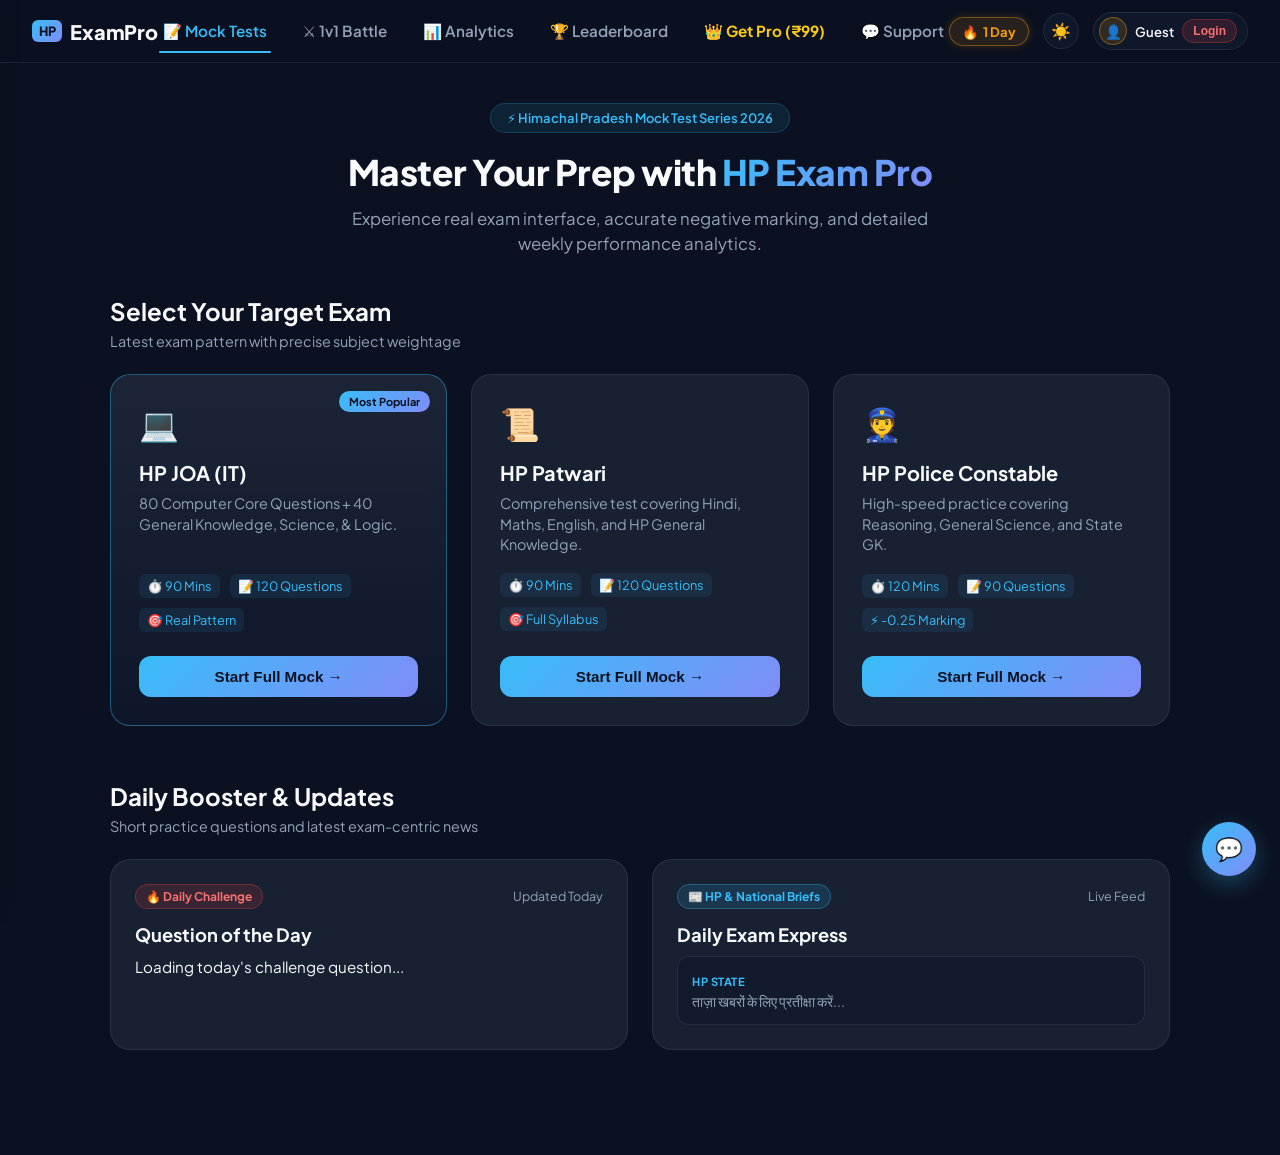
==== commit d795fbeb: "Update index.html" ====
--- a/frontend/index.html
+++ b/frontend/index.html
@@ -6,6 +6,7 @@
   <title>HP Exam Pro | Smart Mock Test Platform</title>
   
   <!-- Fonts & Icons -->
+  <link rel="icon" type="image/png" href="favicon.png">
   <link rel="preconnect" href="https://fonts.googleapis.com">
   <link rel="preconnect" href="https://fonts.gstatic.com" crossorigin>
   <link href="https://fonts.googleapis.com/css2?family=Plus+Jakarta+Sans:wght@400;500;600;700;800&display=swap" rel="stylesheet">
@@ -159,7 +160,8 @@
       <a href="javascript:void(0)" class="nav-link" onclick="handleProtectedNav('1v1-battle.html')">⚔️ 1v1 Battle</a>
       <a href="javascript:void(0)" class="nav-link" onclick="openSection('Analytics')">📊 Analytics</a>
       <a href="javascript:void(0)" class="nav-link" onclick="openSection('Leaderboard')">🏆 Leaderboard</a>
-      <a href="mailto:hpexamproai@gmail.com?subject=Support%20Request%20-%20HP%20Exam%20Pro" class="nav-link" target="_blank">💬 Support</a>
+      <a href="pro.html" class="nav-link" style="color: #facc15; font-weight: bold;">👑 Get Pro (₹99)</a>
+      <a href="support.html" class="nav-link">💬 Support</a>
     </div>
 
     <!-- Right: Streak + Theme + User -->
@@ -212,9 +214,12 @@
       <a href="javascript:void(0)" class="drawer-link" onclick="handleMobileNav('Leaderboard')">
         <span>🏆</span> Leaderboard & Ranks
       </a>
-      <a href="mailto:hpexamproai@gmail.com?subject=Support%20Request%20-%20HP%20Exam%20Pro" class="drawer-link" target="_blank">
-        <span>💬</span> Email Support
-      </a>
+      <a href="pro.html" class="drawer-link" style="color: #facc15; font-weight: bold;">
+    <span>👑</span> Get Pro (₹99)
+</a>
+<a href="support.html" class="drawer-link">
+    <span>💬</span> Support & Queries
+</a>
     </div>
   </aside>
 
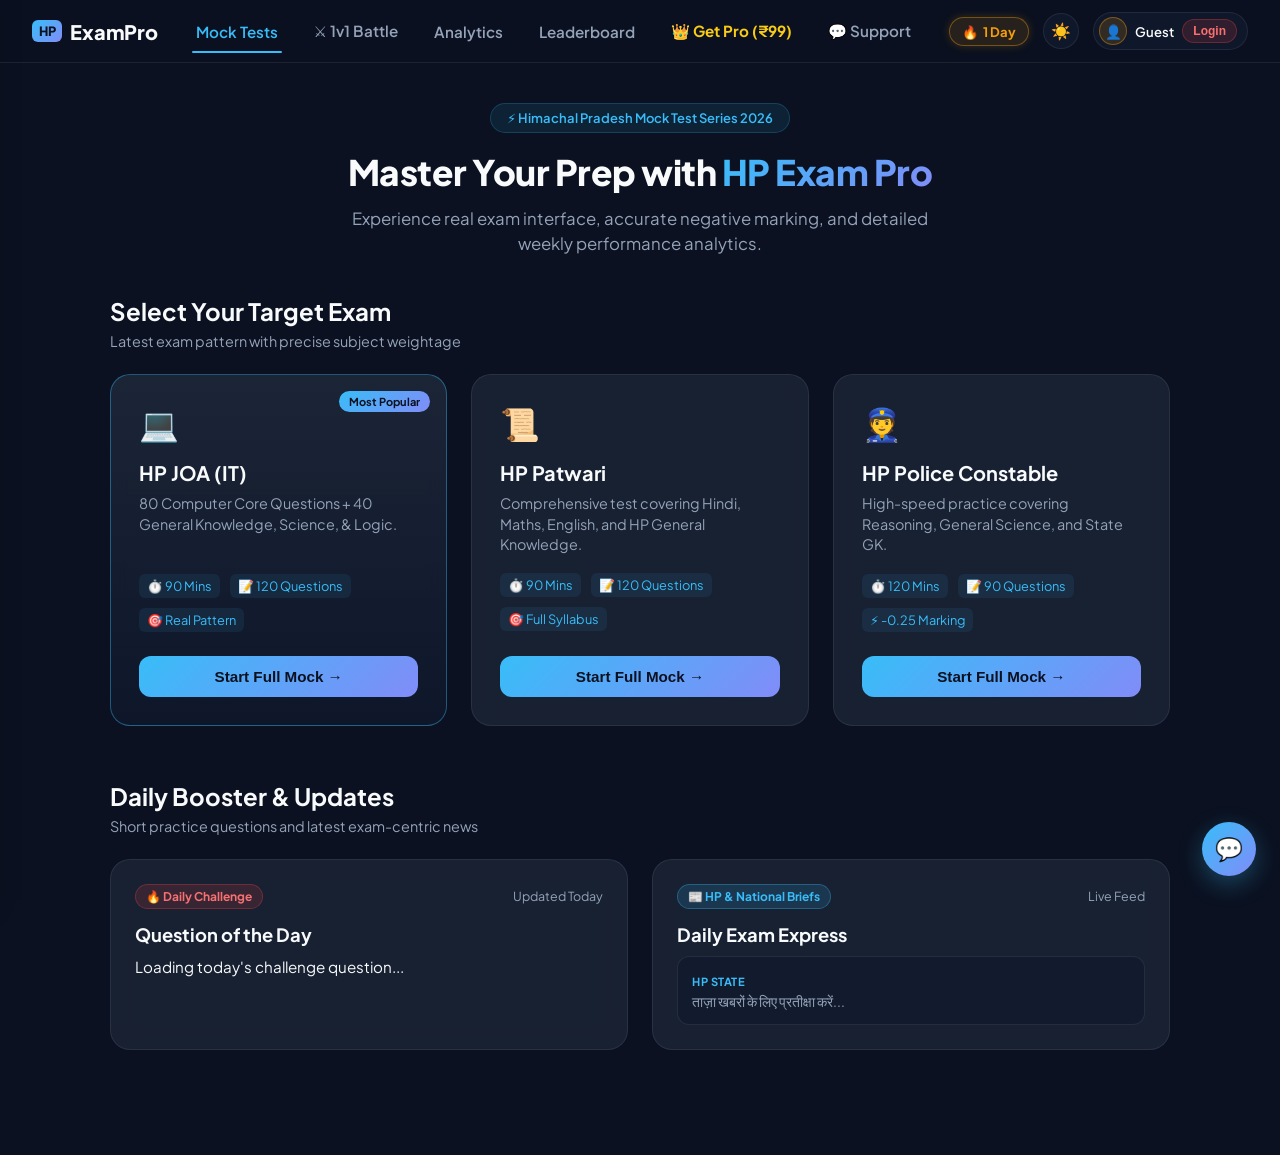
==== commit 9691219b: "Update index.html" ====
--- a/frontend/index.html
+++ b/frontend/index.html
@@ -156,10 +156,10 @@
 
     <!-- Desktop Nav Links -->
     <div class="nav-links desktop-nav-links">
-      <a href="javascript:void(0)" class="nav-link active" onclick="scrollToMockTests(event)">📝 Mock Tests</a>
+      <a href="javascript:void(0)" class="nav-link active" onclick="scrollToMockTests(event)"> Mock Tests</a>
       <a href="javascript:void(0)" class="nav-link" onclick="handleProtectedNav('1v1-battle.html')">⚔️ 1v1 Battle</a>
-      <a href="javascript:void(0)" class="nav-link" onclick="openSection('Analytics')">📊 Analytics</a>
-      <a href="javascript:void(0)" class="nav-link" onclick="openSection('Leaderboard')">🏆 Leaderboard</a>
+      <a href="javascript:void(0)" class="nav-link" onclick="openSection('Analytics')"> Analytics</a>
+      <a href="javascript:void(0)" class="nav-link" onclick="openSection('Leaderboard')"> Leaderboard</a>
       <a href="pro.html" class="nav-link" style="color: #facc15; font-weight: bold;">👑 Get Pro (₹99)</a>
       <a href="support.html" class="nav-link">💬 Support</a>
     </div>
@@ -203,16 +203,16 @@
     
     <div class="drawer-links-list">
       <a href="javascript:void(0)" class="drawer-link" onclick="handleMobileNav('Mock Tests')">
-        <span>📝</span> Mock Tests
+        <span></span> Mock Tests
       </a>
       <a href="javascript:void(0)" class="drawer-link" onclick="handleProtectedNav('1v1-battle.html')">
-        <span>⚔️</span> 1v1 Battle
+        <span></span> 1v1 Battle
       </a>
       <a href="javascript:void(0)" class="drawer-link" onclick="handleMobileNav('Analytics')">
-        <span>📊</span> Performance Analytics
+        <span></span> Performance Analytics
       </a>
       <a href="javascript:void(0)" class="drawer-link" onclick="handleMobileNav('Leaderboard')">
-        <span>🏆</span> Leaderboard & Ranks
+        <span></span> Leaderboard & Ranks
       </a>
       <a href="pro.html" class="drawer-link" style="color: #facc15; font-weight: bold;">
     <span>👑</span> Get Pro (₹99)
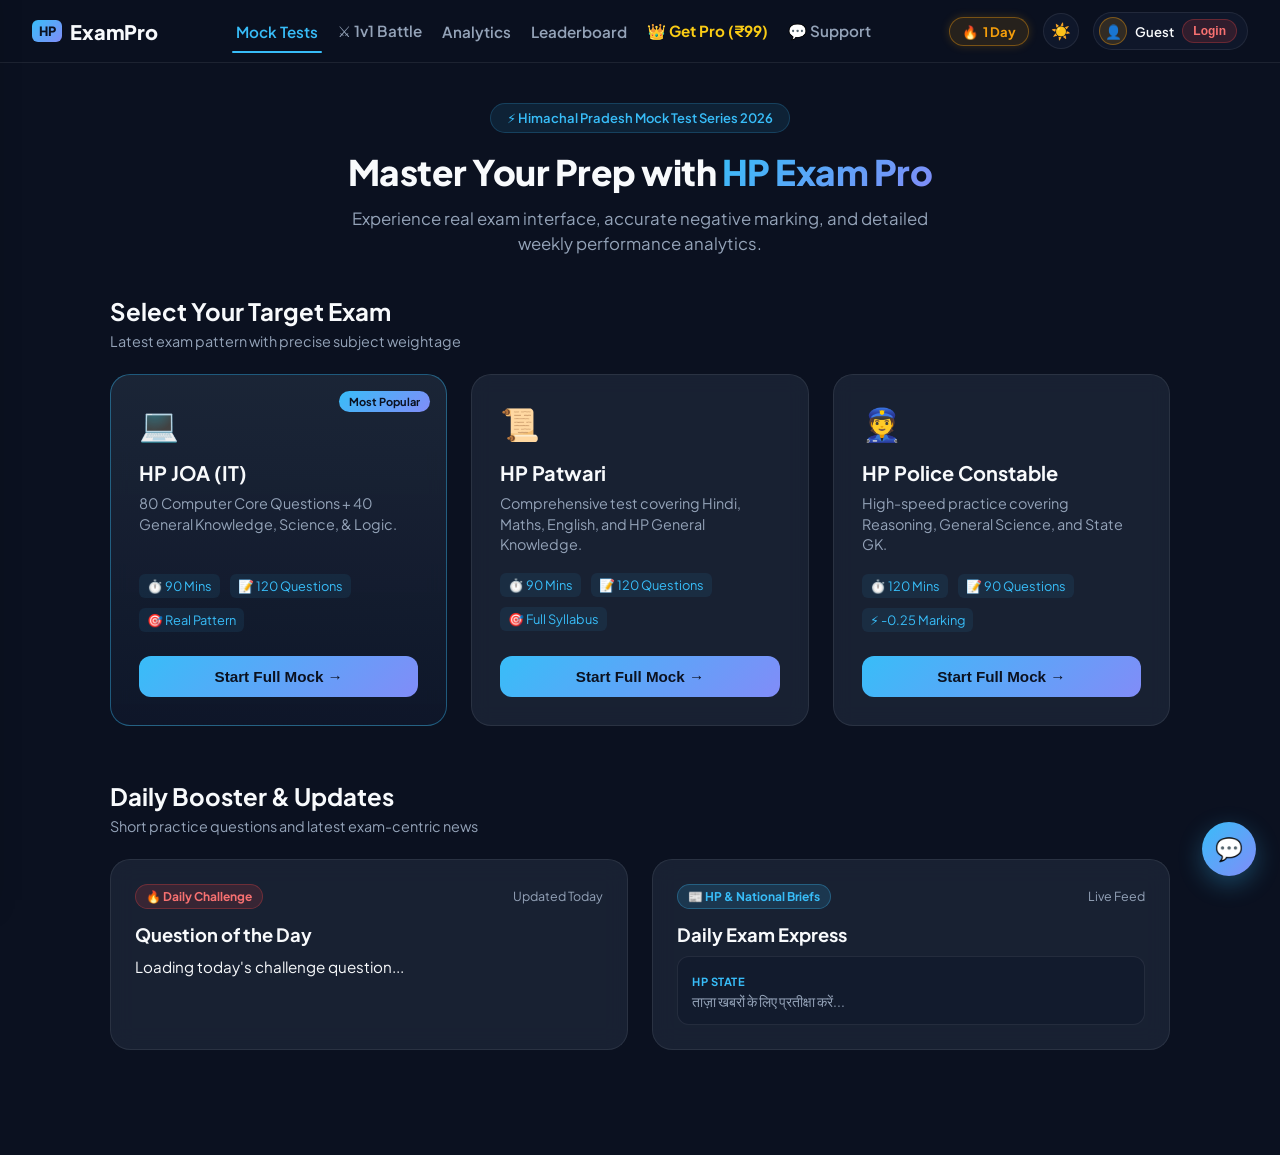
==== commit c2a44b35: "Update index.html" ====
--- a/frontend/index.html
+++ b/frontend/index.html
@@ -14,6 +14,18 @@
   
   <!-- Stylesheets -->
   <link rel="stylesheet" href="style.css">
+  <!-- 🔍 Google Search Console Verification -->
+<meta name="google-site-verification" content="rPKbNREEtn03TChcUjn1DfC2woZah7dDwrFz9r-l7fE" />
+
+<!-- 📊 Google Analytics (GA4) Tracking Code -->
+<script async src="https://www.googletagmanager.com/gtag/js?id=G-TRGBYR60H3"></script>
+<script>
+  window.dataLayer = window.dataLayer || [];
+  function gtag(){dataLayer.push(arguments);}
+  gtag('js', new Date());
+
+  gtag('config', 'G-TRGBYR60H3');
+</script>
 
   <!-- Core Libraries -->
   <script src="https://cdn.jsdelivr.net/npm/@supabase/supabase-js@2"></script>
--- a/frontend/style.css
+++ b/frontend/style.css
@@ -1378,3 +1378,15 @@
   font-weight: 800;
   color: #f59e0b;
 }
+
+.desktop-nav-links {
+  display: flex;
+  align-items: center;
+  gap: 12px; /* Pehle agar 20px+ tha toh thoda kam kiya */
+  white-space: nowrap; /* Text ko 2 lines mein tootne se rokega */
+}
+
+.nav-link {
+  white-space: nowrap;
+  font-size: 13px; /* Agar font bada hai toh 13px-13.5px kar dein */
+}
